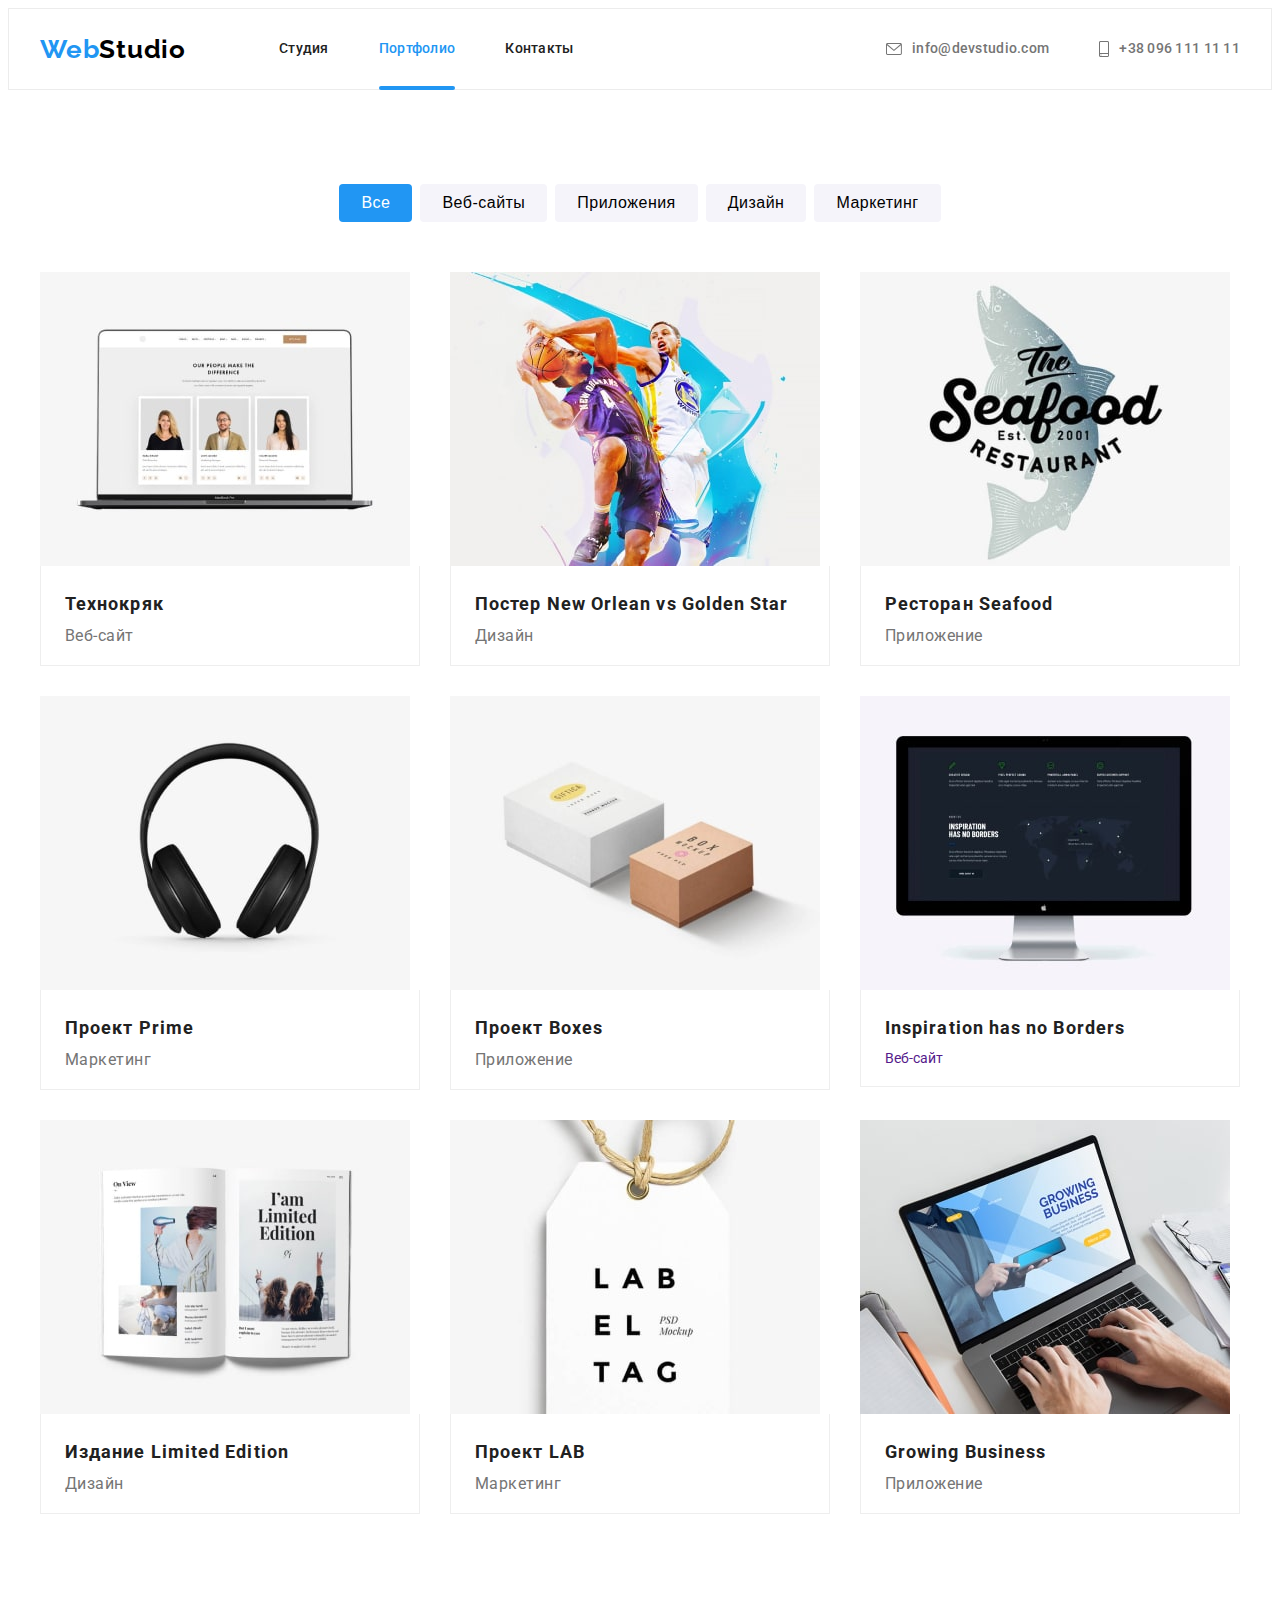
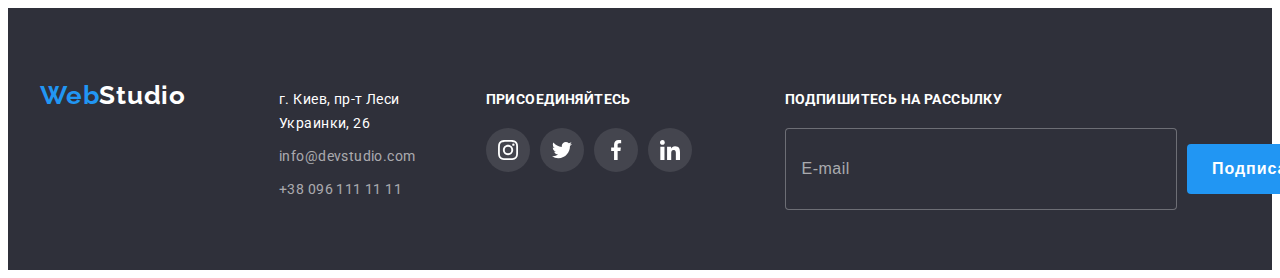
==== portfolio.html @ 172d8dff "Initial commit" ====
<!DOCTYPE html>
<html lang="ru">
  <head>
    <meta charset="utf-8" />
    <meta http-equiv="X-UA-Compatible" content="IE=edge" />
    <title>Студия</title>
    <meta name="viewport" content="width=device-width, initial-scale=1" />
    <link
      href="https://fonts.googleapis.com/css2?family=Raleway:wght@700&family=Roboto:wght@400;500;700;900&display=swap"
      rel="stylesheet"
    />
    <link
      rel="stylesheet"
      href="https://cdnjs.cloudflare.com/ajax/libs/modern-normalize/1.1.0/modern-normalize.min.css"
      integrity="sha512-wpPYUAdjBVSE4KJnH1VR1HeZfpl1ub8YT/NKx4PuQ5NmX2tKuGu6U/JRp5y+Y8XG2tV+wKQpNHVUX03MfMFn9Q=="
      crossorigin="anonymous"
      referrerpolicy="no-referrer"
    />
    <!-- <link rel="stylesheet" href="./css/styles.css" /> -->
    <link rel="stylesheet" href="./css/main.min.css" />
    <link rel="preconnect" href="https://fonts.gstatic.com" crossorigin />
  </head>
  <body>
    <!---------------HEADER SECTION---------------->
    <header class="header">
      <div class="container">
        <a href="./index.html" lang="en" class="logo"
          ><span class="logo__accent-blue">Web</span
          ><span class="logo__accent-black">Studio</span></a
        >
        <nav class="navigation">
          <ul class="navigation__list list">
            <li class="navigation__item">
              <a class="navigation__link link" href="./index.html">Студия</a>
            </li>
            <li class="navigation__item">
              <a class="navigation__link link navigation__link--current" href="./portfolio.html"
                >Портфолио</a
              >
            </li>
            <li class="navigation__item">
              <a class="navigation__link navigation__link link" href="">Контакты</a>
            </li>
          </ul>
        </nav>
        <ul class="contacts list">
          <li class="contacts__item">
            <a class="contacts__link link" href="mailto:info@devstudio.com">
              <svg class="contacts__icon" width="16" height="12">
                <use href="./images/icons.svg#icon-envelope"></use></svg
              >info@devstudio.com</a
            >
          </li>
          <li class="contacts__item">
            <a class="contacts__link link" href="tel:+380961111111">
              <svg class="contacts__icon" width="10" height="16">
                <use href="./images/icons.svg#icon-smartphone"></use></svg
              >+38 096 111 11 11</a
            >
          </li>
        </ul>
      </div>
    </header>
    <main>
      <!---------------PORTFOLIO SECTION---------------->
      <section class="portfolio section">
        <div class="container">
          <h1 hidden>Кнопки</h1>
          <ul class="filter-list list">
            <li class="filter-item">
              <button class="filter-button filter-button-current" type="button">Все</button>
            </li>
            <li class="filter-item">
              <button class="filter-button" type="button">Веб-сайты</button>
            </li>
            <li class="filter-item">
              <button class="filter-button" type="button">Приложения</button>
            </li>
            <li class="filter-item">
              <button class="filter-button" type="button">Дизайн</button>
            </li>
            <li class="filter-item">
              <button class="filter-button" type="button">Маркетинг</button>
            </li>
          </ul>
          <ul class="portfolio-list list">
            <li class="portfolio-item">
              <a class="portfolio-link link" href="">
                <div class="portfolio-wrap">
                  <img src="./images/portfolio-1.jpg" alt="Наши работы фото 1" width="370" />
                  <p class="portfolio-description">
                    Ресурс предлагает комплексные предложения с разныcм уровнем функционала и
                    сервисов. Все это позволит посетителю получить исчерпывающие сведения о компании
                    или частном лице.
                  </p>
                </div>
                <div class="portfolio-text-wrapper">
                  <h2 class="portfolio-title">Технокряк</h2>
                  <p class="portfolio-text">Веб-сайт</p>
                </div>
              </a>
            </li>
            <li class="portfolio-item">
              <a class="portfolio-link link" href="">
                <div class="portfolio-wrap">
                  <img src="./images/portfolio-2.jpg" alt="Наши работы фото 2" width="370" />
                  <p class="portfolio-description">
                    Lorem ipsum dolor sit amet consectetur adipisicing elit. Officiis id soluta
                    eligendi sequi quibusdam repellat nesciunt error odit. Magni quia harum error
                    est reiciendis sed quod explicabo architecto soluta quas.
                  </p>
                </div>
                <div class="portfolio-text-wrapper">
                  <h2 class="portfolio-title">Постер New Orlean vs Golden Star</h2>
                  <p class="portfolio-text">Дизайн</p>
                </div></a
              >
            </li>
            <li class="portfolio-item">
              <a class="portfolio-link link" href="">
                <div class="portfolio-wrap">
                  <img src="./images/portfolio-3.jpg" alt="Наши работы фото 3" width="370" />
                  <p class="portfolio-description">
                    Lorem ipsum dolor sit amet consectetur adipisicing elit. Officiis id soluta
                    eligendi sequi quibusdam repellat nesciunt error odit. Magni quia harum error
                    est reiciendis sed quod explicabo architecto soluta quas.
                  </p>
                </div>
                <div class="portfolio-text-wrapper">
                  <h2 class="portfolio-title">Ресторан Seafood</h2>
                  <p class="portfolio-text">Приложение</p>
                </div></a
              >
            </li>
            <li class="portfolio-item">
              <a class="portfolio-link link" href="">
                <div class="portfolio-wrap">
                  <img src="./images/portfolio-4.jpg" alt="Наши работы фото 4" width="370" />
                  <p class="portfolio-description">
                    Lorem ipsum dolor sit amet consectetur adipisicing elit. Officiis id soluta
                    eligendi sequi quibusdam repellat nesciunt error odit. Magni quia harum error
                    est reiciendis sed quod explicabo architecto soluta quas.
                  </p>
                </div>
                <div class="portfolio-text-wrapper">
                  <h2 class="portfolio-title">Проект Prime</h2>
                  <p class="portfolio-text">Маркетинг</p>
                </div></a
              >
            </li>
            <li class="portfolio-item">
              <a class="portfolio-link link" href="">
                <div class="portfolio-wrap">
                  <img src="./images/portfolio-5.jpg" alt="Наши работы фото 5" width="370" />
                  <p class="portfolio-description">
                    Lorem ipsum dolor sit amet consectetur adipisicing elit. Officiis id soluta
                    eligendi sequi quibusdam repellat nesciunt error odit. Magni quia harum error
                    est reiciendis sed quod explicabo architecto soluta quas.
                  </p>
                </div>
                <div class="portfolio-text-wrapper">
                  <h2 class="portfolio-title">Проект Boxes</h2>
                  <p class="portfolio-text">Приложение</p>
                </div></a
              >
            </li>
            <li class="portfolio-item">
              <a class="portfolio-link link" href="">
                <div class="portfolio-wrap">
                  <img src="./images/portfolio-6.jpg" alt="Наши работы фото 6" width="370" />
                  <p class="portfolio-description">
                    Lorem ipsum dolor sit amet consectetur adipisicing elit. Officiis id soluta
                    eligendi sequi quibusdam repellat nesciunt error odit. Magni quia harum error
                    est reiciendis sed quod explicabo architecto soluta quas.
                  </p>
                </div>
                <div class="portfolio-text-wrapper">
                  <h2 class="portfolio-title" lang="en">Inspiration has no Borders</h2>
                  <p class="herportfolioo-text">Веб-сайт</p>
                </div></a
              >
            </li>
            <li class="portfolio-item">
              <a class="portfolio-link link" href="">
                <div class="portfolio-wrap">
                  <img src="./images/portfolio-7.jpg" alt="Наши работы фото 7" width="370" />
                  <p class="portfolio-description">
                    Lorem ipsum dolor sit amet consectetur adipisicing elit. Officiis id soluta
                    eligendi sequi quibusdam repellat nesciunt error odit. Magni quia harum error
                    est reiciendis sed quod explicabo architecto soluta quas.
                  </p>
                </div>
                <div class="portfolio-text-wrapper">
                  <h2 class="portfolio-title">Издание Limited Edition</h2>
                  <p class="portfolio-text">Дизайн</p>
                </div></a
              >
            </li>
            <li class="portfolio-item">
              <a class="portfolio-link link" href="">
                <div class="portfolio-wrap">
                  <img src="./images/portfolio-8.jpg" alt="Наши работы фото 8" width="370" />
                  <p class="portfolio-description">
                    Lorem ipsum dolor sit amet consectetur adipisicing elit. Officiis id soluta
                    eligendi sequi quibusdam repellat nesciunt error odit. Magni quia harum error
                    est reiciendis sed quod explicabo architecto soluta quas.
                  </p>
                </div>
                <div class="portfolio-text-wrapper">
                  <h2 class="portfolio-title">Проект LAB</h2>
                  <p class="portfolio-text">Маркетинг</p>
                </div></a
              >
            </li>
            <li class="portfolio-item">
              <a class="portfolio-link link" href="">
                <div class="portfolio-wrap">
                  <img src="./images/portfolio-9.jpg" alt="Наши работы фото 9" width="370" />
                  <p class="portfolio-description">
                    Lorem ipsum dolor sit amet consectetur adipisicing elit. Officiis id soluta
                    eligendi sequi quibusdam repellat nesciunt error odit. Magni quia harum error
                    est reiciendis sed quod explicabo architecto soluta quas.
                  </p>
                </div>
                <div class="portfolio-text-wrapper">
                  <h2 class="portfolio-title" lang="en">Growing Business</h2>
                  <p class="portfolio-text">Приложение</p>
                </div></a
              >
            </li>
          </ul>
        </div>
      </section>
    </main>
    <!---------------FOOTER SECTION---------------->
    <footer class="footer">
      <div class="footer__container container">
        <h2 class="footer__title hidden">Футер</h2>
        <a href="./index.html" lang="en" class="logo"
          ><span class="logo__accent-blue">Web</span
          ><span class="logo__accent-white">Studio</span></a
        >
        <address class="adress">
          <ul class="adress__list list">
            <li class="adress__item">
              <a
                href="https://goo.gl/maps/ZNNEmPpqHStPW1MP9"
                class="adress__link-map link"
                target="_blank"
                rel="noopener norefererrer"
              >
                г. Киев, пр-т Леси Украинки, 26
              </a>
            </li>
            <li class="adress__item">
              <a class="adress__link link" href="mailto:info@devstudio.com">info@devstudio.com</a>
            </li>
            <li class="adress__item">
              <a class="adress__link link" href="tel:+380961111111">+38 096 111 11 11</a>
            </li>
          </ul>
        </address>
        <div class="connect">
          <h3 class="connect__title">присоединяйтесь</h3>
          <ul class="connect__socials-list list">
            <li class="connect__socials-item">
              <a href="" class="connect__socials-link link">
                <svg class="connect__socials-icon" width="20px" height="20px">
                  <use href="./images/icons.svg#icon-instagram"></use>
                </svg>
              </a>
            </li>
            <li class="connect__socials-item">
              <a href="" class="connect__socials-link link"
                ><svg class="connect__socials-icon" width="20px" height="20px">
                  <use href="./images/icons.svg#icon-twitter"></use></svg
              ></a>
            </li>
            <li class="connect__socials-item">
              <a href="" class="connect__socials-link link"
                ><svg class="connect__socials-icon" width="20px" height="20px">
                  <use href="./images/icons.svg#icon-facebook"></use></svg
              ></a>
            </li>
            <li class="connect__socials-item">
              <a href="" class="connect__socials-link link"
                ><svg class="connect__socials-icon" width="20px" height="20px">
                  <use href="./images/icons.svg#icon-linkedin"></use></svg
              ></a>
            </li>
          </ul>
        </div>
        <div class="connect-form">
          <p class="connect-form__title">Подпишитесь на рассылку</p>
          <form class="connect-form__wrap">
            <div class="connect-form__field">
              <input
                type="text"
                class="connect-form__input"
                name="user-email"
                pattern="[a-z0-9._%+-]+@[a-z0-9.-]+\.[a-z]{2,4}$"
                title="example@mail.com"
                placeholder="E-mail"
              />
              <button type="submit" class="connect-form__btn">
                Подписаться
                <svg class="connect-form__icon" width="24px" height="24px">
                  <use href="./images/icons.svg#icon-send"></use>
                </svg>
              </button>
            </div>
          </form>
        </div>
      </div>
    </footer>
  </body>
</html>
---- css/styles.css ----
/*----------------header--------------------*/



/*----------------body--------------------*/








/*----------------footer--------------------*/



/*----------------portfolio--------------------*/





/*----------------backdrop--------------------*/
---- css/main.min.css ----
:root{--background-color: #ffffff;--alternative-background-color: #2f303a;--main-text-color: #212121;--second-text-color: #757575;--alternative-text-color: #ffffff;--active-btn-color: #2196f3;--main-font-weight: 700;--main-font-family: "Roboto", sans-serif;--second-font-family: "Raleway", sans-serif;--default-font-size: 14px;--default-padding: 94px;--default-transition-duration: 250ms;--default-transition-timing-function: cubic-bezier(0.4, 0, 0.2, 1)}.hidden{position:absolute;white-space:nowrap;width:1px;height:1px;overflow:hidden;border:0;padding:0;clip:rect(0 0 0 0);clip-path:inset(50%);margin:-1px}p,h1,h2,h3,h4,h5,h6{margin:0}ul,ol{margin:0;padding:0}button{cursor:pointer}img{display:block}body{font-family:var(--main-font-family);font-size:var(--default-font-size);background-color:var(--background-color);color:var(--master-text-color)}.list{list-style:none}.link{text-decoration:none}.section{padding-top:var(--default-padding);padding-bottom:var(--default-padding)}.head__button{height:50px;min-width:200px;font-family:inherit;color:var(--alternative-text-color);background-color:var(--active-btn-color);font-weight:var(--main-font-weight);font-size:16px;line-height:1.87;letter-spacing:.06em;box-shadow:0px 4px 4px rgba(0,0,0,.15);border-radius:4px;cursor:pointer;margin-top:30px;transition-duration:var(--default-transition-duration);transition-timing-function:var(--default-transition-timing-function)}.head__button:hover,.head__button:focus{background-color:#188ce8}.logo{font-family:var(--second-font-family);font-weight:var(--main-font-weight);font-size:26px;line-height:1.19;letter-spacing:.03em;text-decoration:none;margin-right:93px}.logo__accent-blue{color:var(--active-btn-color)}.logo__accent-black{color:#000}.logo__accent-white{color:#fff}.container{width:1200px;margin:0 auto;padding-left:15px;padding-right:15px}.backdrop{width:100%;height:100%;background-color:rgba(0,0,0,.5);position:fixed;top:0;transition:opacity var(--default-transition-duration) var(--default-transition-timing-function),visibility var(--default-transition-duration) var(--default-transition-timing-function)}.checkbox__text{font-size:var(--default-font-size);line-height:1.71;letter-spacing:.03em;color:var(--second-text-color);display:flex;align-items:center}.checkbox__text span{width:16px;height:15px;border-radius:2px;border:2px solid #000;margin-right:8px;display:flex;align-items:center;justify-content:center}.checkbox__terms-link{color:var(--active-btn-color);text-decoration-line:underline;margin-left:4px}.checkbox__icon{fill:rgba(0,0,0,0)}.checkbox__check:checked+.checkbox__text span{background:var(--active-btn-color);border:none}.checkbox__check:checked+.checkbox__text .checkbox__icon{fill:#fff}.checkbox{position:relative;display:flex;align-items:center;justify-content:space-evenly;margin-bottom:30px}.backdrop.is-hidden .modal{transform:translate(-50%, -50%) translateX(-150px);opacity:0}.modal__close-btn{background-color:var(--background-color);border:1px solid rgba(0,0,0,.1);border-radius:50%;width:30px;height:30px;position:absolute;top:8px;right:8px}.modal__close-icon{display:flex;width:100%;height:100%;align-items:center;justify-content:center;transition-duration:var(--default-transition-duration);transition-timing-function:var(--default-transition-timing-function)}.modal__close-icon:hover,.modal__close-icon:focus{fill:var(--active-btn-color)}.modal__input{width:100%;height:40px;border:1px solid rgba(33,33,33,.2);border-radius:4px;padding-left:42px;outline:none}.modal__input::placeholder{font-size:var(--default-font-size);line-height:1.14;letter-spacing:.01em;color:rgba(117,117,117,.5)}.modal__input:hover,.modal__input:focus,.modal__input:active{border-color:#2196f3}.modal__input-comment{padding-left:16px;padding-top:12px;height:120px;resize:none}.modal__field{margin-bottom:10px}.modal__icon{position:absolute;left:12px;top:50%;transform:translateY(-50%)}.modal__wrap{position:relative}.modal__wrap:hover .modal__icon,.modal__wrap:focus .modal__icon,.modal__wrap:active .modal__icon{fill:var(--active-btn-color)}.modal__label{font-size:12px;line-height:1.16;letter-spacing:.01em;color:var(--second-text-color);display:block;margin-bottom:4px}.modal__send-btn{display:flex;justify-content:center;align-items:center;margin:auto;height:50px;min-width:200px;font-weight:700;font-size:16px;line-height:1.88;letter-spacing:.06em;background-color:#188ce8;box-shadow:0px 4px 4px rgba(0,0,0,.15);border-radius:4px;border:none;text-align:center;color:var(--alternative-text-color);cursor:pointer;transition-duration:var(--default-transition-duration);transition-timing-function:var(--default-transition-timing-function)}.modal__send-btn:hover,.modal__send-btnfocus{background-color:var(--active-btn-color)}.filter-list{display:flex;justify-content:center;margin-bottom:50px}.filter-item:not(:last-child){margin-right:8px}.filter-button{background-color:#f5f4fa;font-weight:500;font-size:16px;line-height:1.62;text-align:center;letter-spacing:.03em;border-radius:4px;border:none;outline:none;cursor:pointer;padding:6px 22px;transition-duration:var(--default-transition-duration);transition-timing-function:var(--default-transition-timing-function)}.filter-button:hover,.filter-button:focus{color:var(--alternative-text-color);background-color:var(--active-btn-color);box-shadow:0px 3px 1px rgba(0,0,0,.1),0px 1px 2px rgba(0,0,0,.08),0px 2px 2px rgba(0,0,0,.12)}.filter-button-current{color:var(--alternative-text-color);background-color:var(--active-btn-color)}.connect{margin-left:70px}.connect__title,.connect-form__title{font-weight:var(--main-font-weight);font-size:14px;line-height:1.14;letter-spacing:.03em;text-transform:uppercase;color:var(--alternative-text-color);margin-bottom:20px}.connect__socials-item{width:44px;height:44px;margin-right:10px}.connect__socials-item:last-child{margin-right:0}.connect__socials-list{display:flex;justify-content:center}.connect__socials-link{width:100%;height:100%;display:flex;align-items:center;justify-content:center;border-radius:50%;background:rgba(255,255,255,.1);transition-duration:var(--default-transition-duration);transition-timing-function:var(--default-transition-timing-function)}.connect__socials-link:hover,.connect__socials-link:focus{background-color:var(--active-btn-color)}.connect__socials-link:hover .connect-socials-icon,.connect__socials-link:focus .connect-socials-icon{fill:var(--background-color)}.connect__socials-icon{fill:#fff;transition-duration:var(--default-transition-duration);transition-timing-function:var(--default-transition-timing-function)}.connect-form{margin-left:93px}.connect-form .connect-form__field{display:flex;flex-direction:row;align-items:center}.connect-form__input{background-color:#2f303a;color:var(--background-color);font-weight:400;font-size:16px;line-height:1.3;letter-spacing:.03em;width:358px;height:50px;padding:15px 16px;border:1px solid rgba(255,255,255,.3);border-radius:4px;transition-duration:var(--default-transition-duration);transition-timing-function:var(--default-transition-timing-function)}.connect-form__input::placeholder{font-weight:400;font-size:16px;line-height:1.3;letter-spacing:.03em;color:rgba(255,255,255,.6)}.connect-form__input:focus,.connect-form__input:hover{border-color:var(--active-btn-color);outline:none}.connect-form__input:focus-visible{border-color:var(--active-btn-color)}.connect-form__btn{display:flex;align-items:center;justify-content:center;border:1px solid rgba(0,0,0,0);text-align:center;padding:0;min-width:200px;height:50px;border-radius:4px;margin-left:10px;fill:#fff;color:var(--background-color);background-color:var(--active-btn-color);font-weight:700;font-size:16px;line-height:1.87;letter-spacing:.06em;cursor:pointer;transition-property:color,background-color;transition-duration:var(--default-transition-duration);transition-timing-function:var(--default-transition-timing-function)}.connect-form__btn:hover,.connect-form__btn:focus{box-shadow:0px 4px 4px rgba(0,0,0,.15);color:var(--active-btn-color);background-color:var(--background-color);border:1px solid rgba(0,0,0,0);fill:var(--active-btn-color)}.connect-form__btn:hover .connect-form-icon,.connect-form__btn:focus .connect-form-icon{fill:var(--active-btn-color)}.connect-form__icon{margin-left:10px}.header{border:1px solid #ececec}.navigation__list{display:flex;align-items:center}.header .container{display:flex;align-items:center}.navigation__link,.contacts__link{padding:32px 0;display:block;color:var(--main-text-color);font-weight:500;line-height:1.14;letter-spacing:.02em;transition-duration:var(--default-transition-duration);transition-timing-function:var(--default-transition-timing-function)}.navigation__link:hover,.navigation__link:focus,.contacts__link:hover,.contacts__link:focus{color:#2196f3}.navigation__item:not(:last-child){margin-right:50px}.navigation__link--current{color:var(--active-btn-color);position:relative}.navigation__link--current::after{content:"";display:block;position:absolute;width:100%;height:4px;background-color:var(--active-btn-color);border-radius:2px;left:0;bottom:-1px}.contacts{display:flex;margin-left:auto}.contacts__link{color:var(--second-text-color);align-items:center;display:flex;justify-content:center}.contacts__item:not(:last-child){margin-right:50px}.contacts__icon{display:inline-block;fill:currentColor;margin-right:10px;justify-content:center}.head{height:600px;max-width:1600px;text-align:center;padding-top:200px;padding-bottom:200px;background-color:rgba(47,48,58,.4);margin:0 auto;background-image:linear-gradient(rgba(47, 48, 58, 0.4), rgba(47, 48, 58, 0.4)),url(../images/hero-bg.jpg);background-repeat:no-repeat;background-position:center;background-size:cover}.head__title{color:var(--alternative-text-color);font-weight:900;font-size:44px;line-height:1.36;text-align:center;letter-spacing:.06em;text-transform:uppercase}.hero__list{display:flex;justify-content:space-between}.hero__title{font-weight:var(--main-font-weight);line-height:1.14;letter-spacing:.03em;text-transform:uppercase;margin-bottom:10px}.hero__text{line-height:1.71;letter-spacing:.03em;width:270px;min-height:75px}.hero__item+.hero__item{margin-left:30px}.hero__container{width:270px;height:120px;margin-bottom:30px}.hero__link{width:100%;height:100%;background:#f5f4fa;border-radius:4px;display:flex;align-items:center;justify-content:center}.photo{padding-top:0}.photo__list{display:flex;margin-top:50px;margin-left:-30px}.photo__item{flex-basis:calc(33.3333333333% - 30px);margin-left:30px;position:relative}.photo__text{position:absolute;bottom:0;width:100%;text-align:center;background:rgba(47,48,58,.8);padding:27px 0;color:var(--alternative-text-color);font-weight:700;font-size:14px;line-height:1.14;text-align:center;letter-spacing:.03em;text-transform:uppercase}.photo__title{font-weight:var(--main-font-weight);font-size:36px;line-height:1.16;text-align:center;letter-spacing:.03em}.team{background-color:#f5f4fa}.team__title{margin-bottom:50px;font-weight:var(--main-font-weight);font-size:36px;line-height:1.16;text-align:center;letter-spacing:.03em}.team__list{display:flex;margin-left:-30px}.workers{padding-top:30px;padding-bottom:30px}.team__item{background-color:var(--background-color);flex-basis:calc(25% - 30px);margin-left:30px;box-shadow:0px 1px 3px rgba(0,0,0,.12),0px 1px 1px rgba(0,0,0,.14),0px 2px 1px rgba(0,0,0,.2);border-radius:0px 0px 4px 4px}.workers__title{font-weight:500;font-size:16px;line-height:1.19;text-align:center;letter-spacing:.03em;margin-bottom:10px}.workers__text{color:var(--second-text-color);font-size:16px;line-height:1.19;text-align:center;letter-spacing:.03em;margin-bottom:16px}.workers__item{width:44px;height:44px;margin-right:10px}.workers__socials-list{display:flex;justify-content:center}.workers__socials-item:last-child{margin-right:0}.workers__socials-link{width:100%;height:100%;display:flex;align-items:center;justify-content:center;border-radius:50%;transition-duration:var(--default-transition-duration);transition-timing-function:var(--default-transition-timing-function)}.workers__socials-link:hover,.workers__socials-link:focus{background-color:var(--active-btn-color)}.workers__socials-link:hover .workers__socials-icon,.workers__socials-link:focus .workers__socials-icon{fill:var(--background-color)}.workers__socials-icon{fill:#afb1b8;transition-duration:var(--default-transition-duration);transition-timing-function:var(--default-transition-timing-function)}.clients__title{margin-top:94px;margin-bottom:50px;font-weight:var(--main-font-weight);font-size:36px;line-height:1.16;text-align:center;letter-spacing:.03em}.clients__list{display:flex;justify-content:center;margin-bottom:94px}.clients__item{width:170px;height:92px;margin-right:30px}.clients__item:last-child{margin-right:0}.clients__item-link{width:100%;height:100%;border:1px solid #afb1b8;border-radius:4px;display:flex;align-items:center;justify-content:center;transition-duration:var(--default-transition-duration);transition-timing-function:var(--default-transition-timing-function)}.clients__item-link:hover,.clients__item-link:focus{border:1px solid var(--active-btn-color)}.clients__item-link:hover .clients__logo,.clients__item-link:focus .clients__logo{fill:var(--active-btn-color)}.clients__logo{fill:#afb1b8;transition-duration:var(--default-transition-duration);transition-timing-function:var(--default-transition-timing-function)}.footer{background-color:var(--alternative-background-color);padding-top:60px;padding-bottom:60px}.footer__container{display:flex;align-items:baseline}.adress__list{color:var(--alternative-text-color);font-style:normal;line-height:1.71;letter-spacing:.03em;margin-top:20px}.adress__item:not(:last-child){margin-bottom:9px}.adress__link-map{color:inherit;transition-duration:var(--default-transition-duration);transition-timing-function:var(--default-transition-timing-function)}.adress__link-map:hover,.adress__link-map:focus{color:#2196f3}.adress__link{color:rgba(255,255,255,.6);transition-duration:var(--default-transition-duration);transition-timing-function:var(--default-transition-timing-function)}.adress__linkhover,.adress__link:focus{color:#2196f3}.modal{width:528px;min-height:581px;background-color:var(--background-color);border-radius:5px;position:absolute;top:50%;left:50%;transform:translate(-50%, -50%) translateX(0px);opacity:1;transition:transform var(--default-transition-duration) var(--default-transition-timing-function),opacity var(--default-transition-duration) var(--default-transition-timing-function);padding:40px}.is-hidden{visibility:hidden;opacity:0;pointer-events:0}.no-scroll{overflow:hidden}.modal__title{font-weight:var(--main-font-weight);font-size:20px;line-height:1.15;text-align:center;letter-spacing:.03em;color:var(--main-text-color);margin-bottom:12px}.portfolio-list{display:flex;margin:-15px;flex-wrap:wrap}.portfolio-item{flex-basis:calc(33.3333333333% - 30px);margin:15px}.portfolio-item:hover .portfolio-description{transform:translate(0)}.portfolio-item:hover{box-shadow:0px 1px 1px rgba(0,0,0,.12),0px 4px 4px rgba(0,0,0,.06),1px 4px 6px rgba(0,0,0,.16);transition-duration:var(--default-transition-duration);transition-timing-function:var(--default-transition-timing-function)}.portfolio-wrap{position:relative;overflow:hidden}.portfolio-description{position:absolute;top:0;padding:63px 24px;background:rgba(33,150,243,.9);font-size:18px;line-height:1.55;letter-spacing:.03em;color:var(--alternative-text-color);height:100%;transform:translateY(100%);transition:transform var(--default-transition-duration) linear;transition-timing-function:var(--default-transition-timing-function)}.portfolio-text-wrapper{padding:20px 24px;border:1px solid #eee;border-top:none}.portfolio-title{color:var(--main-text-color);font-weight:var(--main-font-weight);font-size:18px;line-height:2;letter-spacing:.06em;margin-bottom:4px}.portfolio-text{color:var(--second-text-color);font-size:16px;line-height:1.88x;letter-spacing:.03em}/*# sourceMappingURL=main.min.css.map */
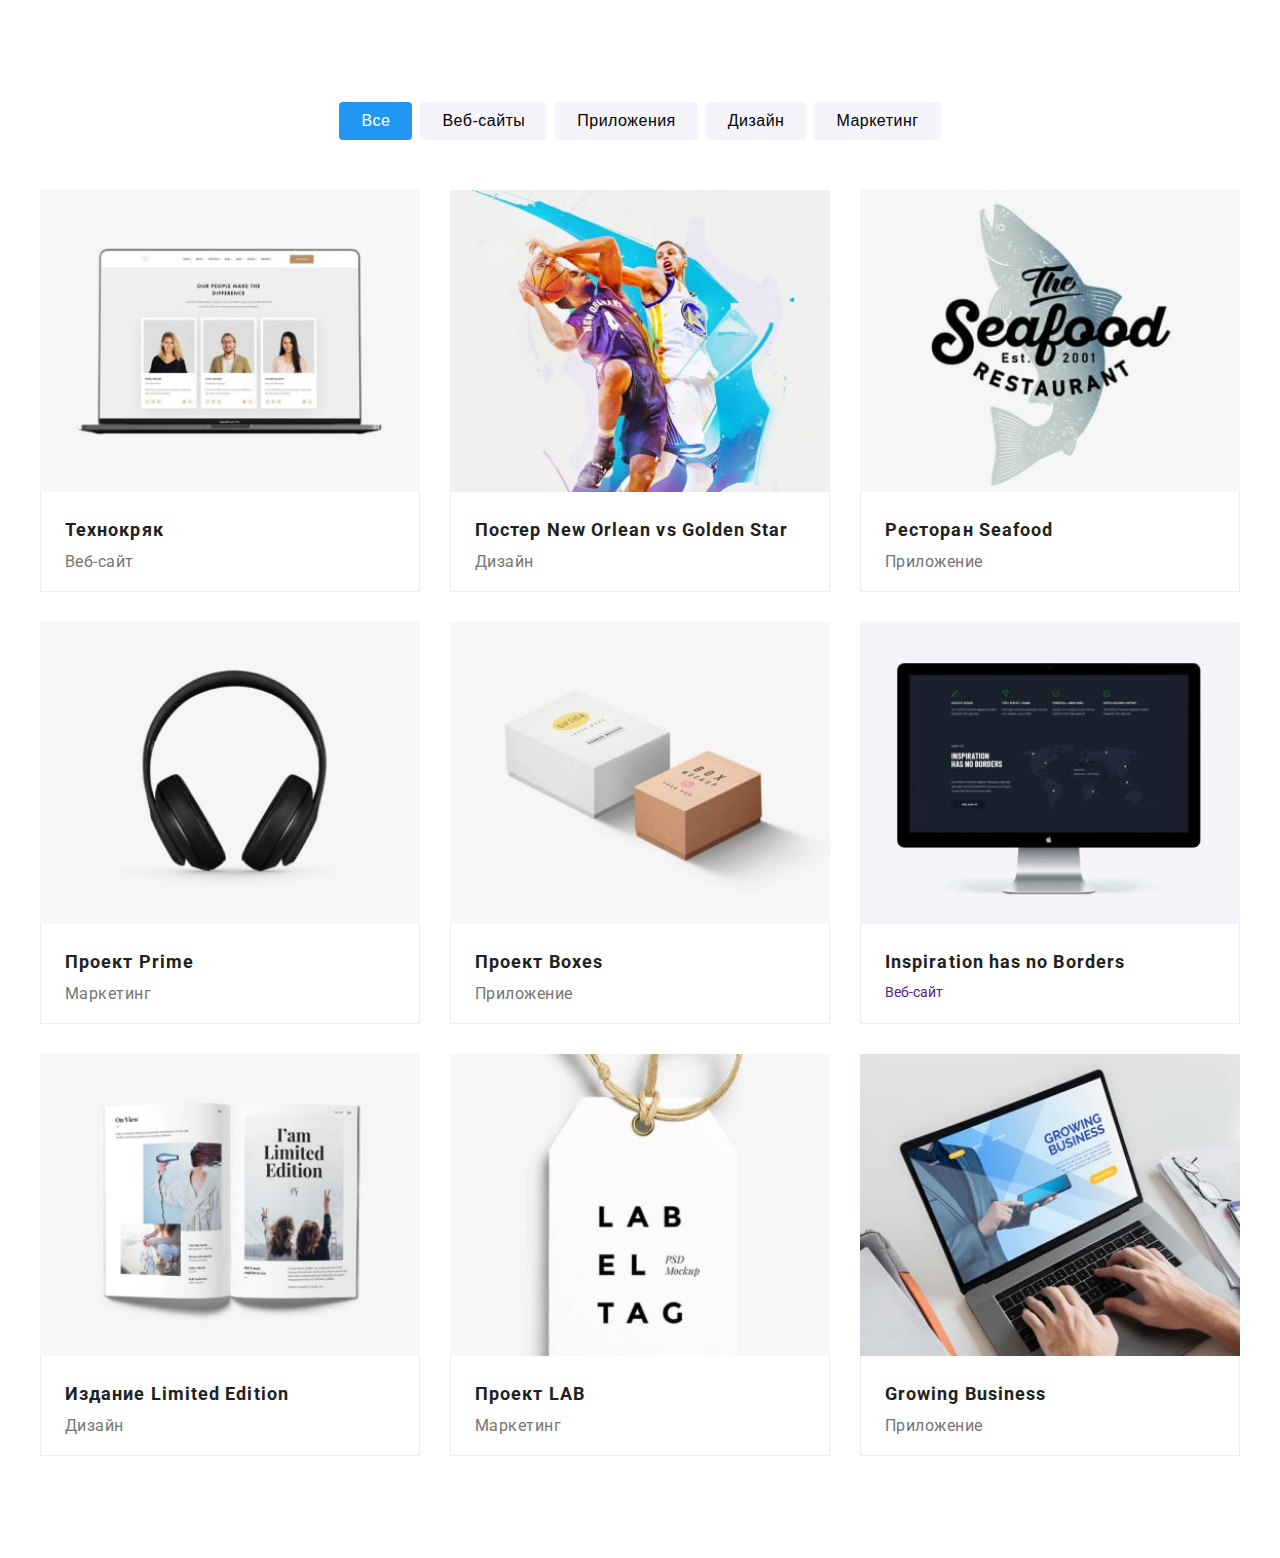
==== commit 83eba7f7: "header logo" ====
--- a/portfolio.html
+++ b/portfolio.html
@@ -16,13 +16,12 @@
       crossorigin="anonymous"
       referrerpolicy="no-referrer"
     />
-    <!-- <link rel="stylesheet" href="./css/styles.css" /> -->
     <link rel="stylesheet" href="./css/main.min.css" />
     <link rel="preconnect" href="https://fonts.gstatic.com" crossorigin />
   </head>
   <body>
     <!---------------HEADER SECTION---------------->
-    <header class="header">
+    <!-- <header class="header">
       <div class="container">
         <a href="./index.html" lang="en" class="logo"
           ><span class="logo__accent-blue">Web</span
@@ -60,7 +59,7 @@
           </li>
         </ul>
       </div>
-    </header>
+    </header> -->
     <main>
       <!---------------PORTFOLIO SECTION---------------->
       <section class="portfolio section">
@@ -83,7 +82,7 @@
               <button class="filter-button" type="button">Маркетинг</button>
             </li>
           </ul>
-          <ul class="portfolio-list list">
+          <ul class="portfolio-list list list-flex">
             <li class="portfolio-item">
               <a class="portfolio-link link" href="">
                 <div class="portfolio-wrap">
@@ -233,7 +232,7 @@
       </section>
     </main>
     <!---------------FOOTER SECTION---------------->
-    <footer class="footer">
+    <!-- <footer class="footer">
       <div class="footer__container container">
         <h2 class="footer__title hidden">Футер</h2>
         <a href="./index.html" lang="en" class="logo"
@@ -312,6 +311,6 @@
           </form>
         </div>
       </div>
-    </footer>
+    </footer> -->
   </body>
 </html>
--- a/css/main.min.css
+++ b/css/main.min.css
@@ -1 +1 @@
-:root{--background-color: #ffffff;--alternative-background-color: #2f303a;--main-text-color: #212121;--second-text-color: #757575;--alternative-text-color: #ffffff;--active-btn-color: #2196f3;--main-font-weight: 700;--main-font-family: "Roboto", sans-serif;--second-font-family: "Raleway", sans-serif;--default-font-size: 14px;--default-padding: 94px;--default-transition-duration: 250ms;--default-transition-timing-function: cubic-bezier(0.4, 0, 0.2, 1)}.hidden{position:absolute;white-space:nowrap;width:1px;height:1px;overflow:hidden;border:0;padding:0;clip:rect(0 0 0 0);clip-path:inset(50%);margin:-1px}p,h1,h2,h3,h4,h5,h6{margin:0}ul,ol{margin:0;padding:0}button{cursor:pointer}img{display:block}body{font-family:var(--main-font-family);font-size:var(--default-font-size);background-color:var(--background-color);color:var(--master-text-color)}.list{list-style:none}.link{text-decoration:none}.section{padding-top:var(--default-padding);padding-bottom:var(--default-padding)}.head__button{height:50px;min-width:200px;font-family:inherit;color:var(--alternative-text-color);background-color:var(--active-btn-color);font-weight:var(--main-font-weight);font-size:16px;line-height:1.87;letter-spacing:.06em;box-shadow:0px 4px 4px rgba(0,0,0,.15);border-radius:4px;cursor:pointer;margin-top:30px;transition-duration:var(--default-transition-duration);transition-timing-function:var(--default-transition-timing-function)}.head__button:hover,.head__button:focus{background-color:#188ce8}.logo{font-family:var(--second-font-family);font-weight:var(--main-font-weight);font-size:26px;line-height:1.19;letter-spacing:.03em;text-decoration:none;margin-right:93px}.logo__accent-blue{color:var(--active-btn-color)}.logo__accent-black{color:#000}.logo__accent-white{color:#fff}.container{width:1200px;margin:0 auto;padding-left:15px;padding-right:15px}.backdrop{width:100%;height:100%;background-color:rgba(0,0,0,.5);position:fixed;top:0;transition:opacity var(--default-transition-duration) var(--default-transition-timing-function),visibility var(--default-transition-duration) var(--default-transition-timing-function)}.checkbox__text{font-size:var(--default-font-size);line-height:1.71;letter-spacing:.03em;color:var(--second-text-color);display:flex;align-items:center}.checkbox__text span{width:16px;height:15px;border-radius:2px;border:2px solid #000;margin-right:8px;display:flex;align-items:center;justify-content:center}.checkbox__terms-link{color:var(--active-btn-color);text-decoration-line:underline;margin-left:4px}.checkbox__icon{fill:rgba(0,0,0,0)}.checkbox__check:checked+.checkbox__text span{background:var(--active-btn-color);border:none}.checkbox__check:checked+.checkbox__text .checkbox__icon{fill:#fff}.checkbox{position:relative;display:flex;align-items:center;justify-content:space-evenly;margin-bottom:30px}.backdrop.is-hidden .modal{transform:translate(-50%, -50%) translateX(-150px);opacity:0}.modal__close-btn{background-color:var(--background-color);border:1px solid rgba(0,0,0,.1);border-radius:50%;width:30px;height:30px;position:absolute;top:8px;right:8px}.modal__close-icon{display:flex;width:100%;height:100%;align-items:center;justify-content:center;transition-duration:var(--default-transition-duration);transition-timing-function:var(--default-transition-timing-function)}.modal__close-icon:hover,.modal__close-icon:focus{fill:var(--active-btn-color)}.modal__input{width:100%;height:40px;border:1px solid rgba(33,33,33,.2);border-radius:4px;padding-left:42px;outline:none}.modal__input::placeholder{font-size:var(--default-font-size);line-height:1.14;letter-spacing:.01em;color:rgba(117,117,117,.5)}.modal__input:hover,.modal__input:focus,.modal__input:active{border-color:#2196f3}.modal__input-comment{padding-left:16px;padding-top:12px;height:120px;resize:none}.modal__field{margin-bottom:10px}.modal__icon{position:absolute;left:12px;top:50%;transform:translateY(-50%)}.modal__wrap{position:relative}.modal__wrap:hover .modal__icon,.modal__wrap:focus .modal__icon,.modal__wrap:active .modal__icon{fill:var(--active-btn-color)}.modal__label{font-size:12px;line-height:1.16;letter-spacing:.01em;color:var(--second-text-color);display:block;margin-bottom:4px}.modal__send-btn{display:flex;justify-content:center;align-items:center;margin:auto;height:50px;min-width:200px;font-weight:700;font-size:16px;line-height:1.88;letter-spacing:.06em;background-color:#188ce8;box-shadow:0px 4px 4px rgba(0,0,0,.15);border-radius:4px;border:none;text-align:center;color:var(--alternative-text-color);cursor:pointer;transition-duration:var(--default-transition-duration);transition-timing-function:var(--default-transition-timing-function)}.modal__send-btn:hover,.modal__send-btnfocus{background-color:var(--active-btn-color)}.filter-list{display:flex;justify-content:center;margin-bottom:50px}.filter-item:not(:last-child){margin-right:8px}.filter-button{background-color:#f5f4fa;font-weight:500;font-size:16px;line-height:1.62;text-align:center;letter-spacing:.03em;border-radius:4px;border:none;outline:none;cursor:pointer;padding:6px 22px;transition-duration:var(--default-transition-duration);transition-timing-function:var(--default-transition-timing-function)}.filter-button:hover,.filter-button:focus{color:var(--alternative-text-color);background-color:var(--active-btn-color);box-shadow:0px 3px 1px rgba(0,0,0,.1),0px 1px 2px rgba(0,0,0,.08),0px 2px 2px rgba(0,0,0,.12)}.filter-button-current{color:var(--alternative-text-color);background-color:var(--active-btn-color)}.connect{margin-left:70px}.connect__title,.connect-form__title{font-weight:var(--main-font-weight);font-size:14px;line-height:1.14;letter-spacing:.03em;text-transform:uppercase;color:var(--alternative-text-color);margin-bottom:20px}.connect__socials-item{width:44px;height:44px;margin-right:10px}.connect__socials-item:last-child{margin-right:0}.connect__socials-list{display:flex;justify-content:center}.connect__socials-link{width:100%;height:100%;display:flex;align-items:center;justify-content:center;border-radius:50%;background:rgba(255,255,255,.1);transition-duration:var(--default-transition-duration);transition-timing-function:var(--default-transition-timing-function)}.connect__socials-link:hover,.connect__socials-link:focus{background-color:var(--active-btn-color)}.connect__socials-link:hover .connect-socials-icon,.connect__socials-link:focus .connect-socials-icon{fill:var(--background-color)}.connect__socials-icon{fill:#fff;transition-duration:var(--default-transition-duration);transition-timing-function:var(--default-transition-timing-function)}.connect-form{margin-left:93px}.connect-form .connect-form__field{display:flex;flex-direction:row;align-items:center}.connect-form__input{background-color:#2f303a;color:var(--background-color);font-weight:400;font-size:16px;line-height:1.3;letter-spacing:.03em;width:358px;height:50px;padding:15px 16px;border:1px solid rgba(255,255,255,.3);border-radius:4px;transition-duration:var(--default-transition-duration);transition-timing-function:var(--default-transition-timing-function)}.connect-form__input::placeholder{font-weight:400;font-size:16px;line-height:1.3;letter-spacing:.03em;color:rgba(255,255,255,.6)}.connect-form__input:focus,.connect-form__input:hover{border-color:var(--active-btn-color);outline:none}.connect-form__input:focus-visible{border-color:var(--active-btn-color)}.connect-form__btn{display:flex;align-items:center;justify-content:center;border:1px solid rgba(0,0,0,0);text-align:center;padding:0;min-width:200px;height:50px;border-radius:4px;margin-left:10px;fill:#fff;color:var(--background-color);background-color:var(--active-btn-color);font-weight:700;font-size:16px;line-height:1.87;letter-spacing:.06em;cursor:pointer;transition-property:color,background-color;transition-duration:var(--default-transition-duration);transition-timing-function:var(--default-transition-timing-function)}.connect-form__btn:hover,.connect-form__btn:focus{box-shadow:0px 4px 4px rgba(0,0,0,.15);color:var(--active-btn-color);background-color:var(--background-color);border:1px solid rgba(0,0,0,0);fill:var(--active-btn-color)}.connect-form__btn:hover .connect-form-icon,.connect-form__btn:focus .connect-form-icon{fill:var(--active-btn-color)}.connect-form__icon{margin-left:10px}.header{border:1px solid #ececec}.navigation__list{display:flex;align-items:center}.header .container{display:flex;align-items:center}.navigation__link,.contacts__link{padding:32px 0;display:block;color:var(--main-text-color);font-weight:500;line-height:1.14;letter-spacing:.02em;transition-duration:var(--default-transition-duration);transition-timing-function:var(--default-transition-timing-function)}.navigation__link:hover,.navigation__link:focus,.contacts__link:hover,.contacts__link:focus{color:#2196f3}.navigation__item:not(:last-child){margin-right:50px}.navigation__link--current{color:var(--active-btn-color);position:relative}.navigation__link--current::after{content:"";display:block;position:absolute;width:100%;height:4px;background-color:var(--active-btn-color);border-radius:2px;left:0;bottom:-1px}.contacts{display:flex;margin-left:auto}.contacts__link{color:var(--second-text-color);align-items:center;display:flex;justify-content:center}.contacts__item:not(:last-child){margin-right:50px}.contacts__icon{display:inline-block;fill:currentColor;margin-right:10px;justify-content:center}.head{height:600px;max-width:1600px;text-align:center;padding-top:200px;padding-bottom:200px;background-color:rgba(47,48,58,.4);margin:0 auto;background-image:linear-gradient(rgba(47, 48, 58, 0.4), rgba(47, 48, 58, 0.4)),url(../images/hero-bg.jpg);background-repeat:no-repeat;background-position:center;background-size:cover}.head__title{color:var(--alternative-text-color);font-weight:900;font-size:44px;line-height:1.36;text-align:center;letter-spacing:.06em;text-transform:uppercase}.hero__list{display:flex;justify-content:space-between}.hero__title{font-weight:var(--main-font-weight);line-height:1.14;letter-spacing:.03em;text-transform:uppercase;margin-bottom:10px}.hero__text{line-height:1.71;letter-spacing:.03em;width:270px;min-height:75px}.hero__item+.hero__item{margin-left:30px}.hero__container{width:270px;height:120px;margin-bottom:30px}.hero__link{width:100%;height:100%;background:#f5f4fa;border-radius:4px;display:flex;align-items:center;justify-content:center}.photo{padding-top:0}.photo__list{display:flex;margin-top:50px;margin-left:-30px}.photo__item{flex-basis:calc(33.3333333333% - 30px);margin-left:30px;position:relative}.photo__text{position:absolute;bottom:0;width:100%;text-align:center;background:rgba(47,48,58,.8);padding:27px 0;color:var(--alternative-text-color);font-weight:700;font-size:14px;line-height:1.14;text-align:center;letter-spacing:.03em;text-transform:uppercase}.photo__title{font-weight:var(--main-font-weight);font-size:36px;line-height:1.16;text-align:center;letter-spacing:.03em}.team{background-color:#f5f4fa}.team__title{margin-bottom:50px;font-weight:var(--main-font-weight);font-size:36px;line-height:1.16;text-align:center;letter-spacing:.03em}.team__list{display:flex;margin-left:-30px}.workers{padding-top:30px;padding-bottom:30px}.team__item{background-color:var(--background-color);flex-basis:calc(25% - 30px);margin-left:30px;box-shadow:0px 1px 3px rgba(0,0,0,.12),0px 1px 1px rgba(0,0,0,.14),0px 2px 1px rgba(0,0,0,.2);border-radius:0px 0px 4px 4px}.workers__title{font-weight:500;font-size:16px;line-height:1.19;text-align:center;letter-spacing:.03em;margin-bottom:10px}.workers__text{color:var(--second-text-color);font-size:16px;line-height:1.19;text-align:center;letter-spacing:.03em;margin-bottom:16px}.workers__item{width:44px;height:44px;margin-right:10px}.workers__socials-list{display:flex;justify-content:center}.workers__socials-item:last-child{margin-right:0}.workers__socials-link{width:100%;height:100%;display:flex;align-items:center;justify-content:center;border-radius:50%;transition-duration:var(--default-transition-duration);transition-timing-function:var(--default-transition-timing-function)}.workers__socials-link:hover,.workers__socials-link:focus{background-color:var(--active-btn-color)}.workers__socials-link:hover .workers__socials-icon,.workers__socials-link:focus .workers__socials-icon{fill:var(--background-color)}.workers__socials-icon{fill:#afb1b8;transition-duration:var(--default-transition-duration);transition-timing-function:var(--default-transition-timing-function)}.clients__title{margin-top:94px;margin-bottom:50px;font-weight:var(--main-font-weight);font-size:36px;line-height:1.16;text-align:center;letter-spacing:.03em}.clients__list{display:flex;justify-content:center;margin-bottom:94px}.clients__item{width:170px;height:92px;margin-right:30px}.clients__item:last-child{margin-right:0}.clients__item-link{width:100%;height:100%;border:1px solid #afb1b8;border-radius:4px;display:flex;align-items:center;justify-content:center;transition-duration:var(--default-transition-duration);transition-timing-function:var(--default-transition-timing-function)}.clients__item-link:hover,.clients__item-link:focus{border:1px solid var(--active-btn-color)}.clients__item-link:hover .clients__logo,.clients__item-link:focus .clients__logo{fill:var(--active-btn-color)}.clients__logo{fill:#afb1b8;transition-duration:var(--default-transition-duration);transition-timing-function:var(--default-transition-timing-function)}.footer{background-color:var(--alternative-background-color);padding-top:60px;padding-bottom:60px}.footer__container{display:flex;align-items:baseline}.adress__list{color:var(--alternative-text-color);font-style:normal;line-height:1.71;letter-spacing:.03em;margin-top:20px}.adress__item:not(:last-child){margin-bottom:9px}.adress__link-map{color:inherit;transition-duration:var(--default-transition-duration);transition-timing-function:var(--default-transition-timing-function)}.adress__link-map:hover,.adress__link-map:focus{color:#2196f3}.adress__link{color:rgba(255,255,255,.6);transition-duration:var(--default-transition-duration);transition-timing-function:var(--default-transition-timing-function)}.adress__linkhover,.adress__link:focus{color:#2196f3}.modal{width:528px;min-height:581px;background-color:var(--background-color);border-radius:5px;position:absolute;top:50%;left:50%;transform:translate(-50%, -50%) translateX(0px);opacity:1;transition:transform var(--default-transition-duration) var(--default-transition-timing-function),opacity var(--default-transition-duration) var(--default-transition-timing-function);padding:40px}.is-hidden{visibility:hidden;opacity:0;pointer-events:0}.no-scroll{overflow:hidden}.modal__title{font-weight:var(--main-font-weight);font-size:20px;line-height:1.15;text-align:center;letter-spacing:.03em;color:var(--main-text-color);margin-bottom:12px}.portfolio-list{display:flex;margin:-15px;flex-wrap:wrap}.portfolio-item{flex-basis:calc(33.3333333333% - 30px);margin:15px}.portfolio-item:hover .portfolio-description{transform:translate(0)}.portfolio-item:hover{box-shadow:0px 1px 1px rgba(0,0,0,.12),0px 4px 4px rgba(0,0,0,.06),1px 4px 6px rgba(0,0,0,.16);transition-duration:var(--default-transition-duration);transition-timing-function:var(--default-transition-timing-function)}.portfolio-wrap{position:relative;overflow:hidden}.portfolio-description{position:absolute;top:0;padding:63px 24px;background:rgba(33,150,243,.9);font-size:18px;line-height:1.55;letter-spacing:.03em;color:var(--alternative-text-color);height:100%;transform:translateY(100%);transition:transform var(--default-transition-duration) linear;transition-timing-function:var(--default-transition-timing-function)}.portfolio-text-wrapper{padding:20px 24px;border:1px solid #eee;border-top:none}.portfolio-title{color:var(--main-text-color);font-weight:var(--main-font-weight);font-size:18px;line-height:2;letter-spacing:.06em;margin-bottom:4px}.portfolio-text{color:var(--second-text-color);font-size:16px;line-height:1.88x;letter-spacing:.03em}/*# sourceMappingURL=main.min.css.map */+:root{--background-color: #ffffff;--alternative-background-color: #2f303a;--main-text-color: #212121;--second-text-color: #757575;--alternative-text-color: #ffffff;--active-btn-color: #2196f3;--main-font-weight: 700;--main-font-family: "Roboto", sans-serif;--second-font-family: "Raleway", sans-serif;--default-font-size: 14px;--default-padding: 94px;--default-transition-duration: 250ms;--default-transition-timing-function: cubic-bezier(0.4, 0, 0.2, 1)}.hidden{position:absolute;white-space:nowrap;width:1px;height:1px;overflow:hidden;border:0;padding:0;clip:rect(0 0 0 0);clip-path:inset(50%);margin:-1px}p,h1,h2,h3,h4,h5,h6{margin:0}ul,ol{margin:0;padding:0}button{cursor:pointer}img{display:block;max-width:100%;height:auto;width:100%}body{font-family:var(--main-font-family);font-size:var(--default-font-size);background-color:var(--background-color);color:var(--master-text-color)}.list{list-style:none}.link{text-decoration:none}.section{padding-top:60px;padding-bottom:60px}@media screen and (min-width: 1200px){.section{padding-top:94px;padding-bottom:94px}}.margin-title{margin-bottom:30px}@media screen and (min-width: 1200px){.margin-title{margin-bottom:50px}}.list-flex{display:flex;flex-wrap:wrap;gap:30px}.head__button{height:50px;min-width:200px;font-family:inherit;color:var(--alternative-text-color);background-color:var(--active-btn-color);font-weight:var(--main-font-weight);font-size:16px;line-height:1.87;letter-spacing:.06em;box-shadow:0px 4px 4px rgba(0,0,0,.15);border-radius:4px;cursor:pointer;margin-top:30px;transition-duration:var(--default-transition-duration);transition-timing-function:var(--default-transition-timing-function)}.head__button:hover,.head__button:focus{background-color:#188ce8}.logo{font-family:var(--second-font-family);font-weight:var(--main-font-weight);font-size:24px;line-height:1.17;letter-spacing:.03em;text-decoration:none}@media screen and (min-width: 1200px){.logo{font-size:26px;line-height:1.19}}.logo__accent-blue{color:var(--active-btn-color)}.logo__accent-black{color:#000}.logo__accent-white{color:#fff}.container{width:100%;margin:0 auto;padding-left:15px;padding-right:15px}@media screen and (min-width: 480px){.container{width:480px}}@media screen and (min-width: 768px){.container{width:768px}}@media screen and (min-width: 1200px){.container{width:1200px}}.backdrop{width:100%;height:100%;background-color:rgba(0,0,0,.5);position:fixed;top:0;transition:opacity var(--default-transition-duration) var(--default-transition-timing-function),visibility var(--default-transition-duration) var(--default-transition-timing-function)}.checkbox__text{font-size:var(--default-font-size);line-height:1.71;letter-spacing:.03em;color:var(--second-text-color);display:flex;align-items:center}.checkbox__text span{width:16px;height:15px;border-radius:2px;border:2px solid #000;margin-right:8px;display:flex;align-items:center;justify-content:center}.checkbox__terms-link{color:var(--active-btn-color);text-decoration-line:underline;margin-left:4px}.checkbox__icon{fill:rgba(0,0,0,0)}.checkbox__check:checked+.checkbox__text span{background:var(--active-btn-color);border:none}.checkbox__check:checked+.checkbox__text .checkbox__icon{fill:#fff}.checkbox{position:relative;display:flex;align-items:center;justify-content:space-evenly;margin-bottom:30px}.backdrop.is-hidden .modal{transform:translate(-50%, -50%) translateX(-150px);opacity:0}.modal__close-btn{background-color:var(--background-color);border:1px solid rgba(0,0,0,.1);border-radius:50%;width:30px;height:30px;position:absolute;top:8px;right:8px}.modal__close-icon{display:flex;width:100%;height:100%;align-items:center;justify-content:center;transition-duration:var(--default-transition-duration);transition-timing-function:var(--default-transition-timing-function)}.modal__close-icon:hover,.modal__close-icon:focus{fill:var(--active-btn-color)}.modal__input{width:100%;height:40px;border:1px solid rgba(33,33,33,.2);border-radius:4px;padding-left:42px;outline:none}.modal__input::placeholder{font-size:var(--default-font-size);line-height:1.14;letter-spacing:.01em;color:rgba(117,117,117,.5)}.modal__input:hover,.modal__input:focus,.modal__input:active{border-color:#2196f3}.modal__input-comment{padding-left:16px;padding-top:12px;height:120px;resize:none}.modal__field{margin-bottom:10px}.modal__icon{position:absolute;left:12px;top:50%;transform:translateY(-50%)}.modal__wrap{position:relative}.modal__wrap:hover .modal__icon,.modal__wrap:focus .modal__icon,.modal__wrap:active .modal__icon{fill:var(--active-btn-color)}.modal__label{font-size:12px;line-height:1.16;letter-spacing:.01em;color:var(--second-text-color);display:block;margin-bottom:4px}.modal__send-btn{display:flex;justify-content:center;align-items:center;margin:auto;height:50px;min-width:200px;font-weight:700;font-size:16px;line-height:1.88;letter-spacing:.06em;background-color:#188ce8;box-shadow:0px 4px 4px rgba(0,0,0,.15);border-radius:4px;border:none;text-align:center;color:var(--alternative-text-color);cursor:pointer;transition-duration:var(--default-transition-duration);transition-timing-function:var(--default-transition-timing-function)}.modal__send-btn:hover,.modal__send-btnfocus{background-color:var(--active-btn-color)}.filter-list{display:flex;flex-wrap:wrap;margin-bottom:40px}@media screen and (min-width: 768px){.filter-list{justify-content:center;margin-bottom:30px}}@media screen and (min-width: 1200px){.filter-list{justify-content:center;margin-bottom:50px}}.filter-item:not(:last-child){margin-right:8px}.filter-button{margin-bottom:15px;background-color:#f5f4fa;font-weight:500;font-size:16px;line-height:1.62;text-align:center;letter-spacing:.03em;border-radius:4px;border:none;outline:none;cursor:pointer;padding:6px 22px;transition-duration:var(--default-transition-duration);transition-timing-function:var(--default-transition-timing-function)}@media screen and (min-width: 1200px){.filter-button{margin-bottom:0px}}.filter-button:hover,.filter-button:focus{color:var(--alternative-text-color);background-color:var(--active-btn-color);box-shadow:0px 3px 1px rgba(0,0,0,.1),0px 1px 2px rgba(0,0,0,.08),0px 2px 2px rgba(0,0,0,.12)}.filter-button-current{color:var(--alternative-text-color);background-color:var(--active-btn-color)}.connect{margin-left:70px}.connect__title,.connect-form__title{font-weight:var(--main-font-weight);font-size:14px;line-height:1.14;letter-spacing:.03em;text-transform:uppercase;color:var(--alternative-text-color);margin-bottom:20px}.connect__socials-item{width:44px;height:44px;margin-right:10px}.connect__socials-item:last-child{margin-right:0}.connect__socials-list{display:flex;justify-content:center}.connect__socials-link{width:100%;height:100%;display:flex;align-items:center;justify-content:center;border-radius:50%;background:rgba(255,255,255,.1);transition-duration:var(--default-transition-duration);transition-timing-function:var(--default-transition-timing-function)}.connect__socials-link:hover,.connect__socials-link:focus{background-color:var(--active-btn-color)}.connect__socials-link:hover .connect-socials-icon,.connect__socials-link:focus .connect-socials-icon{fill:var(--background-color)}.connect__socials-icon{fill:#fff;transition-duration:var(--default-transition-duration);transition-timing-function:var(--default-transition-timing-function)}.connect-form{margin-left:93px}.connect-form .connect-form__field{display:flex;flex-direction:row;align-items:center}.connect-form__input{background-color:#2f303a;color:var(--background-color);font-weight:400;font-size:16px;line-height:1.3;letter-spacing:.03em;width:358px;height:50px;padding:15px 16px;border:1px solid rgba(255,255,255,.3);border-radius:4px;transition-duration:var(--default-transition-duration);transition-timing-function:var(--default-transition-timing-function)}.connect-form__input::placeholder{font-weight:400;font-size:16px;line-height:1.3;letter-spacing:.03em;color:rgba(255,255,255,.6)}.connect-form__input:focus,.connect-form__input:hover{border-color:var(--active-btn-color);outline:none}.connect-form__input:focus-visible{border-color:var(--active-btn-color)}.connect-form__btn{display:flex;align-items:center;justify-content:center;border:1px solid rgba(0,0,0,0);text-align:center;padding:0;min-width:200px;height:50px;border-radius:4px;margin-left:10px;fill:#fff;color:var(--background-color);background-color:var(--active-btn-color);font-weight:700;font-size:16px;line-height:1.87;letter-spacing:.06em;cursor:pointer;transition-property:color,background-color;transition-duration:var(--default-transition-duration);transition-timing-function:var(--default-transition-timing-function)}.connect-form__btn:hover,.connect-form__btn:focus{box-shadow:0px 4px 4px rgba(0,0,0,.15);color:var(--active-btn-color);background-color:var(--background-color);border:1px solid rgba(0,0,0,0);fill:var(--active-btn-color)}.connect-form__btn:hover .connect-form-icon,.connect-form__btn:focus .connect-form-icon{fill:var(--active-btn-color)}.connect-form__icon{margin-left:10px}.top-text{font-size:28px;font-weight:700;line-height:1.18;letter-spacing:.03em;text-align:center}@media screen and (min-width: 1200px){.top-text{font-size:36px;line-height:1.16}}.header{border:1px solid #ececec}.logo-header{margin-right:93px}.navigation__list{display:flex;align-items:center}.header .container{display:flex;align-items:center}.navigation__link,.contacts__link{padding:32px 0;display:block;color:var(--main-text-color);font-weight:500;line-height:1.14;letter-spacing:.02em;transition-duration:var(--default-transition-duration);transition-timing-function:var(--default-transition-timing-function)}.navigation__link:hover,.navigation__link:focus,.contacts__link:hover,.contacts__link:focus{color:#2196f3}.navigation__item:not(:last-child){margin-right:50px}.navigation__link--current{color:var(--active-btn-color);position:relative}.navigation__link--current::after{content:"";display:block;position:absolute;width:100%;height:4px;background-color:var(--active-btn-color);border-radius:2px;left:0;bottom:-1px}.contacts{display:flex;margin-left:auto}.contacts__link{color:var(--second-text-color);align-items:center;display:flex;justify-content:center}.contacts__item:not(:last-child){margin-right:50px}.contacts__icon{display:inline-block;fill:currentColor;margin-right:10px;justify-content:center}.head{height:600px;max-width:1600px;text-align:center;padding-top:200px;padding-bottom:200px;background-color:rgba(47,48,58,.4);margin:0 auto;background-image:linear-gradient(rgba(47, 48, 58, 0.4), rgba(47, 48, 58, 0.4)),url(../images/hero-bg.jpg);background-repeat:no-repeat;background-position:center;background-size:cover}.head__title{font-size:26px;font-weight:900;line-height:1.61;letter-spacing:.06em;text-align:center;color:var(--alternative-text-color);text-transform:uppercase}@media screen and (min-width: 1200px){.head__title{font-size:44px;line-height:1.36}}@media screen and (min-width: 1200px){.hero{padding-bottom:0px}}.hero__title{font-weight:var(--main-font-weight);line-height:1.14;letter-spacing:.03em;text-transform:uppercase;margin-bottom:10px}.hero__text{line-height:1.71;letter-spacing:.03em}.hero__item{width:100%}@media screen and (min-width: 768px){.hero__item{width:calc((100% - 30px)/2)}}@media screen and (min-width: 1200px){.hero__item{width:calc((100% - 90px)/4)}}.hero__container{height:120px;margin-bottom:30px}.hero__link{width:100%;height:100%;background:#f5f4fa;border-radius:4px;display:flex;align-items:center;justify-content:center}.photo{display:none}@media screen and (min-width: 1200px){.photo{display:inherit}}.photo__list{display:flex;margin-top:50px;margin-left:-30px}.photo__item{flex-basis:calc(33.3333333333% - 30px);margin-left:30px;position:relative}.photo__text{position:absolute;bottom:0;width:100%;text-align:center;background:rgba(47,48,58,.8);padding:27px 0;color:var(--alternative-text-color);font-weight:700;font-size:14px;line-height:1.14;text-align:center;letter-spacing:.03em;text-transform:uppercase}.team{background-color:#f5f4fa}.workers{padding-top:30px;padding-bottom:30px}.team__item{background-color:var(--background-color);box-shadow:0px 1px 3px rgba(0,0,0,.12),0px 1px 1px rgba(0,0,0,.14),0px 2px 1px rgba(0,0,0,.2);border-radius:0px 0px 4px 4px;width:100%}@media screen and (min-width: 768px){.team__item{width:calc((100% - 30px)/2)}}@media screen and (min-width: 1200px){.team__item{width:calc((100% - 90px)/4)}}.workers__title{font-weight:500;font-size:16px;line-height:1.19;text-align:center;letter-spacing:.03em;margin-bottom:10px}.workers__text{color:var(--second-text-color);font-size:16px;line-height:1.19;text-align:center;letter-spacing:.03em;margin-bottom:16px}.workers__item{width:44px;height:44px;margin-right:10px}.workers__socials-list{display:flex;justify-content:center}.workers__socials-item:last-child{margin-right:0}.workers__socials-link{width:100%;height:100%;display:flex;align-items:center;justify-content:center;border-radius:50%;transition-duration:var(--default-transition-duration);transition-timing-function:var(--default-transition-timing-function)}.workers__socials-link:hover,.workers__socials-link:focus{background-color:var(--active-btn-color)}.workers__socials-link:hover .workers__socials-icon,.workers__socials-link:focus .workers__socials-icon{fill:var(--background-color)}.workers__socials-icon{fill:#afb1b8;transition-duration:var(--default-transition-duration);transition-timing-function:var(--default-transition-timing-function)}.clients__item{width:100%;width:calc((100% - 30px)/2);height:92px}@media screen and (min-width: 768px){.clients__item{width:calc((100% - 60px)/3)}}@media screen and (min-width: 1200px){.clients__item{width:calc((100% - 150px)/6)}}.clients__item-link{width:100%;height:100%;border:1px solid #afb1b8;border-radius:4px;display:flex;align-items:center;justify-content:center;transition-duration:var(--default-transition-duration);transition-timing-function:var(--default-transition-timing-function)}.clients__item-link:hover,.clients__item-link:focus{border:1px solid var(--active-btn-color)}.clients__item-link:hover .clients__logo,.clients__item-link:focus .clients__logo{fill:var(--active-btn-color)}.clients__logo{fill:#afb1b8;transition-duration:var(--default-transition-duration);transition-timing-function:var(--default-transition-timing-function)}.footer{background-color:var(--alternative-background-color);padding-top:60px;padding-bottom:60px}.footer__container{display:flex;align-items:baseline}.adress__list{color:var(--alternative-text-color);font-style:normal;line-height:1.71;letter-spacing:.03em;margin-top:20px}.adress__item:not(:last-child){margin-bottom:9px}.adress__link-map{color:inherit;transition-duration:var(--default-transition-duration);transition-timing-function:var(--default-transition-timing-function)}.adress__link-map:hover,.adress__link-map:focus{color:#2196f3}.adress__link{color:rgba(255,255,255,.6);transition-duration:var(--default-transition-duration);transition-timing-function:var(--default-transition-timing-function)}.adress__linkhover,.adress__link:focus{color:#2196f3}.modal{width:528px;min-height:581px;background-color:var(--background-color);border-radius:5px;position:absolute;top:50%;left:50%;transform:translate(-50%, -50%) translateX(0px);opacity:1;transition:transform var(--default-transition-duration) var(--default-transition-timing-function),opacity var(--default-transition-duration) var(--default-transition-timing-function);padding:40px}.is-hidden{visibility:hidden;opacity:0;pointer-events:0}.no-scroll{overflow:hidden}.modal__title{font-weight:var(--main-font-weight);font-size:20px;line-height:1.15;text-align:center;letter-spacing:.03em;color:var(--main-text-color);margin-bottom:12px}.portfolio-link{display:flex;flex-direction:column;height:100%}.portfolio-item{width:100%}@media screen and (min-width: 768px){.portfolio-item{width:calc((100% - 30px)/2)}}@media screen and (min-width: 1200px){.portfolio-item{width:calc((100% - 60px)/3)}}.portfolio-item:hover .portfolio-description{transform:translate(0)}.portfolio-item:hover{box-shadow:0px 1px 1px rgba(0,0,0,.12),0px 4px 4px rgba(0,0,0,.06),1px 4px 6px rgba(0,0,0,.16);transition-duration:var(--default-transition-duration);transition-timing-function:var(--default-transition-timing-function)}.portfolio-wrap{position:relative;overflow:hidden}.portfolio-description{position:absolute;top:0;padding:63px 24px;background:rgba(33,150,243,.9);font-size:18px;line-height:1.55;letter-spacing:.03em;color:var(--alternative-text-color);height:100%;transform:translateY(100%);transition:transform var(--default-transition-duration) linear;transition-timing-function:var(--default-transition-timing-function)}.portfolio-text-wrapper{padding:20px 24px;border:1px solid #eee;border-top:none;flex-grow:1}.portfolio-title{color:var(--main-text-color);font-weight:var(--main-font-weight);font-size:18px;line-height:2;letter-spacing:.06em;margin-bottom:4px}.portfolio-text{color:var(--second-text-color);font-size:16px;line-height:1.88x;letter-spacing:.03em}/*# sourceMappingURL=main.min.css.map */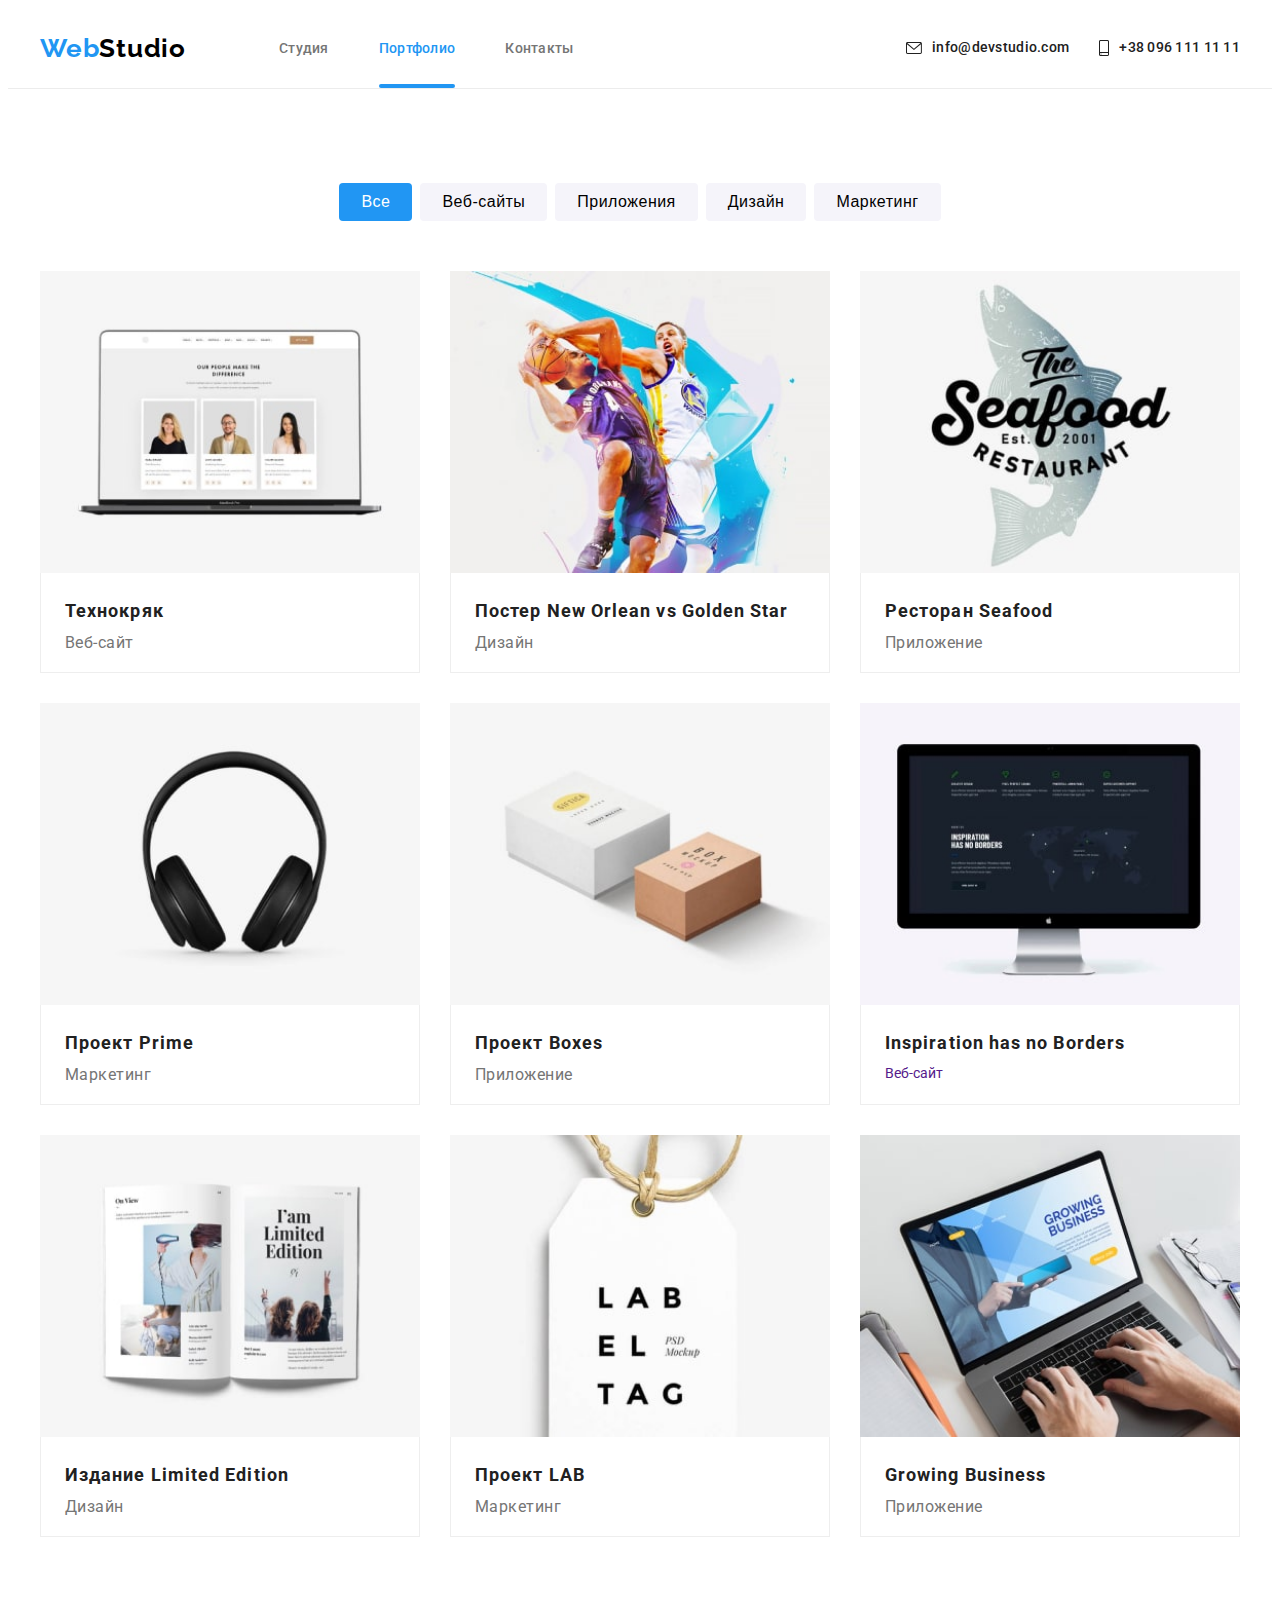
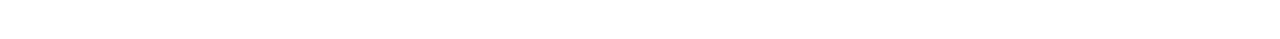
==== commit 0bfa5603: "header modal end" ====
--- a/portfolio.html
+++ b/portfolio.html
@@ -21,45 +21,67 @@
   </head>
   <body>
     <!---------------HEADER SECTION---------------->
-    <!-- <header class="header">
+    <header class="header">
       <div class="container">
-        <a href="./index.html" lang="en" class="logo"
-          ><span class="logo__accent-blue">Web</span
-          ><span class="logo__accent-black">Studio</span></a
-        >
-        <nav class="navigation">
-          <ul class="navigation__list list">
-            <li class="navigation__item">
-              <a class="navigation__link link" href="./index.html">Студия</a>
-            </li>
-            <li class="navigation__item">
-              <a class="navigation__link link navigation__link--current" href="./portfolio.html"
-                >Портфолио</a
-              >
-            </li>
-            <li class="navigation__item">
-              <a class="navigation__link navigation__link link" href="">Контакты</a>
-            </li>
-          </ul>
+        <nav class="page__nav">
+          <a href="./index.html" lang="en" class="logo logo__header"
+            ><span class="logo__accent-blue">Web</span
+            ><span class="logo__accent-black">Studio</span></a
+          >
+          <button type="button" class="menu__btn" aria-expanded="false" data-menu-button>
+            <svg width="40" height="40" aria-label="Мобильное меню">
+              <use href="./images/icons.svg#menu" class="menu__icon"></use>
+              <use href="./images/icons.svg#close-menu" class="close-menu__icon"></use>
+            </svg>
+          </button>
+          <div class="mobile__cont" data-menu>
+            <ul class="navigation__list list">
+              <li class="navigation__item">
+                <a class="navigation__link link" href="./index.html">Студия</a>
+              </li>
+              <li class="navigation__item">
+                <a class="navigation__link link navigation__link--current" href="./portfolio.html"
+                  >Портфолио</a
+                >
+              </li>
+              <li class="navigation__item">
+                <a class="navigation__link navigation__link link" href="">Контакты</a>
+              </li>
+            </ul>
+            <ul class="contacts__list list">
+              <li class="contacts__item">
+                <a class="contacts__link link mail__link" href="mailto:info@devstudio.com">
+                  <svg class="contacts__icon" width="16" height="12">
+                    <use href="./images/icons.svg#icon-envelope"></use></svg
+                  >info@devstudio.com</a
+                >
+              </li>
+              <li class="contacts__item">
+                <a class="contacts__link link tel__link" href="tel:+380961111111">
+                  <svg class="contacts__icon" width="10" height="16">
+                    <use href="./images/icons.svg#icon-smartphone"></use></svg
+                  >+38 096 111 11 11</a
+                >
+              </li>
+            </ul>
+            <ul class="social-mob__list list">
+              <li class="social-mob__item">
+                <a href="/" class="social-mob__link link">Instagram</a>
+              </li>
+              <li class="social-mob__item">
+                <a href="/" class="social-mob__link link">Twitter</a>
+              </li>
+              <li class="social-mob__item">
+                <a href="/" class="social-mob__link link">Facebook</a>
+              </li>
+              <li class="social-mob__item">
+                <a href="/" class="social-mob__link link">LinkedIn</a>
+              </li>
+            </ul>
+          </div>
         </nav>
-        <ul class="contacts list">
-          <li class="contacts__item">
-            <a class="contacts__link link" href="mailto:info@devstudio.com">
-              <svg class="contacts__icon" width="16" height="12">
-                <use href="./images/icons.svg#icon-envelope"></use></svg
-              >info@devstudio.com</a
-            >
-          </li>
-          <li class="contacts__item">
-            <a class="contacts__link link" href="tel:+380961111111">
-              <svg class="contacts__icon" width="10" height="16">
-                <use href="./images/icons.svg#icon-smartphone"></use></svg
-              >+38 096 111 11 11</a
-            >
-          </li>
-        </ul>
       </div>
-    </header> -->
+    </header>
     <main>
       <!---------------PORTFOLIO SECTION---------------->
       <section class="portfolio section">
--- a/css/main.min.css
+++ b/css/main.min.css
@@ -1 +1 @@
-:root{--background-color: #ffffff;--alternative-background-color: #2f303a;--main-text-color: #212121;--second-text-color: #757575;--alternative-text-color: #ffffff;--active-btn-color: #2196f3;--main-font-weight: 700;--main-font-family: "Roboto", sans-serif;--second-font-family: "Raleway", sans-serif;--default-font-size: 14px;--default-padding: 94px;--default-transition-duration: 250ms;--default-transition-timing-function: cubic-bezier(0.4, 0, 0.2, 1)}.hidden{position:absolute;white-space:nowrap;width:1px;height:1px;overflow:hidden;border:0;padding:0;clip:rect(0 0 0 0);clip-path:inset(50%);margin:-1px}p,h1,h2,h3,h4,h5,h6{margin:0}ul,ol{margin:0;padding:0}button{cursor:pointer}img{display:block;max-width:100%;height:auto;width:100%}body{font-family:var(--main-font-family);font-size:var(--default-font-size);background-color:var(--background-color);color:var(--master-text-color)}.list{list-style:none}.link{text-decoration:none}.section{padding-top:60px;padding-bottom:60px}@media screen and (min-width: 1200px){.section{padding-top:94px;padding-bottom:94px}}.margin-title{margin-bottom:30px}@media screen and (min-width: 1200px){.margin-title{margin-bottom:50px}}.list-flex{display:flex;flex-wrap:wrap;gap:30px}.head__button{height:50px;min-width:200px;font-family:inherit;color:var(--alternative-text-color);background-color:var(--active-btn-color);font-weight:var(--main-font-weight);font-size:16px;line-height:1.87;letter-spacing:.06em;box-shadow:0px 4px 4px rgba(0,0,0,.15);border-radius:4px;cursor:pointer;margin-top:30px;transition-duration:var(--default-transition-duration);transition-timing-function:var(--default-transition-timing-function)}.head__button:hover,.head__button:focus{background-color:#188ce8}.logo{font-family:var(--second-font-family);font-weight:var(--main-font-weight);font-size:24px;line-height:1.17;letter-spacing:.03em;text-decoration:none}@media screen and (min-width: 1200px){.logo{font-size:26px;line-height:1.19}}.logo__accent-blue{color:var(--active-btn-color)}.logo__accent-black{color:#000}.logo__accent-white{color:#fff}.container{width:100%;margin:0 auto;padding-left:15px;padding-right:15px}@media screen and (min-width: 480px){.container{width:480px}}@media screen and (min-width: 768px){.container{width:768px}}@media screen and (min-width: 1200px){.container{width:1200px}}.backdrop{width:100%;height:100%;background-color:rgba(0,0,0,.5);position:fixed;top:0;transition:opacity var(--default-transition-duration) var(--default-transition-timing-function),visibility var(--default-transition-duration) var(--default-transition-timing-function)}.checkbox__text{font-size:var(--default-font-size);line-height:1.71;letter-spacing:.03em;color:var(--second-text-color);display:flex;align-items:center}.checkbox__text span{width:16px;height:15px;border-radius:2px;border:2px solid #000;margin-right:8px;display:flex;align-items:center;justify-content:center}.checkbox__terms-link{color:var(--active-btn-color);text-decoration-line:underline;margin-left:4px}.checkbox__icon{fill:rgba(0,0,0,0)}.checkbox__check:checked+.checkbox__text span{background:var(--active-btn-color);border:none}.checkbox__check:checked+.checkbox__text .checkbox__icon{fill:#fff}.checkbox{position:relative;display:flex;align-items:center;justify-content:space-evenly;margin-bottom:30px}.backdrop.is-hidden .modal{transform:translate(-50%, -50%) translateX(-150px);opacity:0}.modal__close-btn{background-color:var(--background-color);border:1px solid rgba(0,0,0,.1);border-radius:50%;width:30px;height:30px;position:absolute;top:8px;right:8px}.modal__close-icon{display:flex;width:100%;height:100%;align-items:center;justify-content:center;transition-duration:var(--default-transition-duration);transition-timing-function:var(--default-transition-timing-function)}.modal__close-icon:hover,.modal__close-icon:focus{fill:var(--active-btn-color)}.modal__input{width:100%;height:40px;border:1px solid rgba(33,33,33,.2);border-radius:4px;padding-left:42px;outline:none}.modal__input::placeholder{font-size:var(--default-font-size);line-height:1.14;letter-spacing:.01em;color:rgba(117,117,117,.5)}.modal__input:hover,.modal__input:focus,.modal__input:active{border-color:#2196f3}.modal__input-comment{padding-left:16px;padding-top:12px;height:120px;resize:none}.modal__field{margin-bottom:10px}.modal__icon{position:absolute;left:12px;top:50%;transform:translateY(-50%)}.modal__wrap{position:relative}.modal__wrap:hover .modal__icon,.modal__wrap:focus .modal__icon,.modal__wrap:active .modal__icon{fill:var(--active-btn-color)}.modal__label{font-size:12px;line-height:1.16;letter-spacing:.01em;color:var(--second-text-color);display:block;margin-bottom:4px}.modal__send-btn{display:flex;justify-content:center;align-items:center;margin:auto;height:50px;min-width:200px;font-weight:700;font-size:16px;line-height:1.88;letter-spacing:.06em;background-color:#188ce8;box-shadow:0px 4px 4px rgba(0,0,0,.15);border-radius:4px;border:none;text-align:center;color:var(--alternative-text-color);cursor:pointer;transition-duration:var(--default-transition-duration);transition-timing-function:var(--default-transition-timing-function)}.modal__send-btn:hover,.modal__send-btnfocus{background-color:var(--active-btn-color)}.filter-list{display:flex;flex-wrap:wrap;margin-bottom:40px}@media screen and (min-width: 768px){.filter-list{justify-content:center;margin-bottom:30px}}@media screen and (min-width: 1200px){.filter-list{justify-content:center;margin-bottom:50px}}.filter-item:not(:last-child){margin-right:8px}.filter-button{margin-bottom:15px;background-color:#f5f4fa;font-weight:500;font-size:16px;line-height:1.62;text-align:center;letter-spacing:.03em;border-radius:4px;border:none;outline:none;cursor:pointer;padding:6px 22px;transition-duration:var(--default-transition-duration);transition-timing-function:var(--default-transition-timing-function)}@media screen and (min-width: 1200px){.filter-button{margin-bottom:0px}}.filter-button:hover,.filter-button:focus{color:var(--alternative-text-color);background-color:var(--active-btn-color);box-shadow:0px 3px 1px rgba(0,0,0,.1),0px 1px 2px rgba(0,0,0,.08),0px 2px 2px rgba(0,0,0,.12)}.filter-button-current{color:var(--alternative-text-color);background-color:var(--active-btn-color)}.connect{margin-left:70px}.connect__title,.connect-form__title{font-weight:var(--main-font-weight);font-size:14px;line-height:1.14;letter-spacing:.03em;text-transform:uppercase;color:var(--alternative-text-color);margin-bottom:20px}.connect__socials-item{width:44px;height:44px;margin-right:10px}.connect__socials-item:last-child{margin-right:0}.connect__socials-list{display:flex;justify-content:center}.connect__socials-link{width:100%;height:100%;display:flex;align-items:center;justify-content:center;border-radius:50%;background:rgba(255,255,255,.1);transition-duration:var(--default-transition-duration);transition-timing-function:var(--default-transition-timing-function)}.connect__socials-link:hover,.connect__socials-link:focus{background-color:var(--active-btn-color)}.connect__socials-link:hover .connect-socials-icon,.connect__socials-link:focus .connect-socials-icon{fill:var(--background-color)}.connect__socials-icon{fill:#fff;transition-duration:var(--default-transition-duration);transition-timing-function:var(--default-transition-timing-function)}.connect-form{margin-left:93px}.connect-form .connect-form__field{display:flex;flex-direction:row;align-items:center}.connect-form__input{background-color:#2f303a;color:var(--background-color);font-weight:400;font-size:16px;line-height:1.3;letter-spacing:.03em;width:358px;height:50px;padding:15px 16px;border:1px solid rgba(255,255,255,.3);border-radius:4px;transition-duration:var(--default-transition-duration);transition-timing-function:var(--default-transition-timing-function)}.connect-form__input::placeholder{font-weight:400;font-size:16px;line-height:1.3;letter-spacing:.03em;color:rgba(255,255,255,.6)}.connect-form__input:focus,.connect-form__input:hover{border-color:var(--active-btn-color);outline:none}.connect-form__input:focus-visible{border-color:var(--active-btn-color)}.connect-form__btn{display:flex;align-items:center;justify-content:center;border:1px solid rgba(0,0,0,0);text-align:center;padding:0;min-width:200px;height:50px;border-radius:4px;margin-left:10px;fill:#fff;color:var(--background-color);background-color:var(--active-btn-color);font-weight:700;font-size:16px;line-height:1.87;letter-spacing:.06em;cursor:pointer;transition-property:color,background-color;transition-duration:var(--default-transition-duration);transition-timing-function:var(--default-transition-timing-function)}.connect-form__btn:hover,.connect-form__btn:focus{box-shadow:0px 4px 4px rgba(0,0,0,.15);color:var(--active-btn-color);background-color:var(--background-color);border:1px solid rgba(0,0,0,0);fill:var(--active-btn-color)}.connect-form__btn:hover .connect-form-icon,.connect-form__btn:focus .connect-form-icon{fill:var(--active-btn-color)}.connect-form__icon{margin-left:10px}.top-text{font-size:28px;font-weight:700;line-height:1.18;letter-spacing:.03em;text-align:center}@media screen and (min-width: 1200px){.top-text{font-size:36px;line-height:1.16}}.header{border:1px solid #ececec}.logo-header{margin-right:93px}.navigation__list{display:flex;align-items:center}.header .container{display:flex;align-items:center}.navigation__link,.contacts__link{padding:32px 0;display:block;color:var(--main-text-color);font-weight:500;line-height:1.14;letter-spacing:.02em;transition-duration:var(--default-transition-duration);transition-timing-function:var(--default-transition-timing-function)}.navigation__link:hover,.navigation__link:focus,.contacts__link:hover,.contacts__link:focus{color:#2196f3}.navigation__item:not(:last-child){margin-right:50px}.navigation__link--current{color:var(--active-btn-color);position:relative}.navigation__link--current::after{content:"";display:block;position:absolute;width:100%;height:4px;background-color:var(--active-btn-color);border-radius:2px;left:0;bottom:-1px}.contacts{display:flex;margin-left:auto}.contacts__link{color:var(--second-text-color);align-items:center;display:flex;justify-content:center}.contacts__item:not(:last-child){margin-right:50px}.contacts__icon{display:inline-block;fill:currentColor;margin-right:10px;justify-content:center}.head{height:600px;max-width:1600px;text-align:center;padding-top:200px;padding-bottom:200px;background-color:rgba(47,48,58,.4);margin:0 auto;background-image:linear-gradient(rgba(47, 48, 58, 0.4), rgba(47, 48, 58, 0.4)),url(../images/hero-bg.jpg);background-repeat:no-repeat;background-position:center;background-size:cover}.head__title{font-size:26px;font-weight:900;line-height:1.61;letter-spacing:.06em;text-align:center;color:var(--alternative-text-color);text-transform:uppercase}@media screen and (min-width: 1200px){.head__title{font-size:44px;line-height:1.36}}@media screen and (min-width: 1200px){.hero{padding-bottom:0px}}.hero__title{font-weight:var(--main-font-weight);line-height:1.14;letter-spacing:.03em;text-transform:uppercase;margin-bottom:10px}.hero__text{line-height:1.71;letter-spacing:.03em}.hero__item{width:100%}@media screen and (min-width: 768px){.hero__item{width:calc((100% - 30px)/2)}}@media screen and (min-width: 1200px){.hero__item{width:calc((100% - 90px)/4)}}.hero__container{height:120px;margin-bottom:30px}.hero__link{width:100%;height:100%;background:#f5f4fa;border-radius:4px;display:flex;align-items:center;justify-content:center}.photo{display:none}@media screen and (min-width: 1200px){.photo{display:inherit}}.photo__list{display:flex;margin-top:50px;margin-left:-30px}.photo__item{flex-basis:calc(33.3333333333% - 30px);margin-left:30px;position:relative}.photo__text{position:absolute;bottom:0;width:100%;text-align:center;background:rgba(47,48,58,.8);padding:27px 0;color:var(--alternative-text-color);font-weight:700;font-size:14px;line-height:1.14;text-align:center;letter-spacing:.03em;text-transform:uppercase}.team{background-color:#f5f4fa}.workers{padding-top:30px;padding-bottom:30px}.team__item{background-color:var(--background-color);box-shadow:0px 1px 3px rgba(0,0,0,.12),0px 1px 1px rgba(0,0,0,.14),0px 2px 1px rgba(0,0,0,.2);border-radius:0px 0px 4px 4px;width:100%}@media screen and (min-width: 768px){.team__item{width:calc((100% - 30px)/2)}}@media screen and (min-width: 1200px){.team__item{width:calc((100% - 90px)/4)}}.workers__title{font-weight:500;font-size:16px;line-height:1.19;text-align:center;letter-spacing:.03em;margin-bottom:10px}.workers__text{color:var(--second-text-color);font-size:16px;line-height:1.19;text-align:center;letter-spacing:.03em;margin-bottom:16px}.workers__item{width:44px;height:44px;margin-right:10px}.workers__socials-list{display:flex;justify-content:center}.workers__socials-item:last-child{margin-right:0}.workers__socials-link{width:100%;height:100%;display:flex;align-items:center;justify-content:center;border-radius:50%;transition-duration:var(--default-transition-duration);transition-timing-function:var(--default-transition-timing-function)}.workers__socials-link:hover,.workers__socials-link:focus{background-color:var(--active-btn-color)}.workers__socials-link:hover .workers__socials-icon,.workers__socials-link:focus .workers__socials-icon{fill:var(--background-color)}.workers__socials-icon{fill:#afb1b8;transition-duration:var(--default-transition-duration);transition-timing-function:var(--default-transition-timing-function)}.clients__item{width:100%;width:calc((100% - 30px)/2);height:92px}@media screen and (min-width: 768px){.clients__item{width:calc((100% - 60px)/3)}}@media screen and (min-width: 1200px){.clients__item{width:calc((100% - 150px)/6)}}.clients__item-link{width:100%;height:100%;border:1px solid #afb1b8;border-radius:4px;display:flex;align-items:center;justify-content:center;transition-duration:var(--default-transition-duration);transition-timing-function:var(--default-transition-timing-function)}.clients__item-link:hover,.clients__item-link:focus{border:1px solid var(--active-btn-color)}.clients__item-link:hover .clients__logo,.clients__item-link:focus .clients__logo{fill:var(--active-btn-color)}.clients__logo{fill:#afb1b8;transition-duration:var(--default-transition-duration);transition-timing-function:var(--default-transition-timing-function)}.footer{background-color:var(--alternative-background-color);padding-top:60px;padding-bottom:60px}.footer__container{display:flex;align-items:baseline}.adress__list{color:var(--alternative-text-color);font-style:normal;line-height:1.71;letter-spacing:.03em;margin-top:20px}.adress__item:not(:last-child){margin-bottom:9px}.adress__link-map{color:inherit;transition-duration:var(--default-transition-duration);transition-timing-function:var(--default-transition-timing-function)}.adress__link-map:hover,.adress__link-map:focus{color:#2196f3}.adress__link{color:rgba(255,255,255,.6);transition-duration:var(--default-transition-duration);transition-timing-function:var(--default-transition-timing-function)}.adress__linkhover,.adress__link:focus{color:#2196f3}.modal{width:528px;min-height:581px;background-color:var(--background-color);border-radius:5px;position:absolute;top:50%;left:50%;transform:translate(-50%, -50%) translateX(0px);opacity:1;transition:transform var(--default-transition-duration) var(--default-transition-timing-function),opacity var(--default-transition-duration) var(--default-transition-timing-function);padding:40px}.is-hidden{visibility:hidden;opacity:0;pointer-events:0}.no-scroll{overflow:hidden}.modal__title{font-weight:var(--main-font-weight);font-size:20px;line-height:1.15;text-align:center;letter-spacing:.03em;color:var(--main-text-color);margin-bottom:12px}.portfolio-link{display:flex;flex-direction:column;height:100%}.portfolio-item{width:100%}@media screen and (min-width: 768px){.portfolio-item{width:calc((100% - 30px)/2)}}@media screen and (min-width: 1200px){.portfolio-item{width:calc((100% - 60px)/3)}}.portfolio-item:hover .portfolio-description{transform:translate(0)}.portfolio-item:hover{box-shadow:0px 1px 1px rgba(0,0,0,.12),0px 4px 4px rgba(0,0,0,.06),1px 4px 6px rgba(0,0,0,.16);transition-duration:var(--default-transition-duration);transition-timing-function:var(--default-transition-timing-function)}.portfolio-wrap{position:relative;overflow:hidden}.portfolio-description{position:absolute;top:0;padding:63px 24px;background:rgba(33,150,243,.9);font-size:18px;line-height:1.55;letter-spacing:.03em;color:var(--alternative-text-color);height:100%;transform:translateY(100%);transition:transform var(--default-transition-duration) linear;transition-timing-function:var(--default-transition-timing-function)}.portfolio-text-wrapper{padding:20px 24px;border:1px solid #eee;border-top:none;flex-grow:1}.portfolio-title{color:var(--main-text-color);font-weight:var(--main-font-weight);font-size:18px;line-height:2;letter-spacing:.06em;margin-bottom:4px}.portfolio-text{color:var(--second-text-color);font-size:16px;line-height:1.88x;letter-spacing:.03em}/*# sourceMappingURL=main.min.css.map */+:root{--background-color: #ffffff;--alternative-background-color: #2f303a;--main-text-color: #212121;--second-text-color: #757575;--alternative-text-color: #ffffff;--active-btn-color: #2196f3;--main-font-weight: 700;--main-font-family: "Roboto", sans-serif;--second-font-family: "Raleway", sans-serif;--default-font-size: 14px;--default-padding: 94px;--default-transition-duration: 250ms;--default-transition-timing-function: cubic-bezier(0.4, 0, 0.2, 1)}.hidden{position:absolute;white-space:nowrap;width:1px;height:1px;overflow:hidden;border:0;padding:0;clip:rect(0 0 0 0);clip-path:inset(50%);margin:-1px}p,h1,h2,h3,h4,h5,h6{margin:0}ul,ol{margin:0;padding:0}button{cursor:pointer}img{display:block;max-width:100%;height:auto;width:100%}body{font-family:var(--main-font-family);font-size:var(--default-font-size);background-color:var(--background-color);color:var(--master-text-color)}.list{list-style:none}.link{text-decoration:none}.section{padding-top:60px;padding-bottom:60px}@media screen and (min-width: 1200px){.section{padding-top:94px;padding-bottom:94px}}.margin-title{margin-bottom:30px}@media screen and (min-width: 1200px){.margin-title{margin-bottom:50px}}.list-flex{display:flex;flex-wrap:wrap;gap:30px}.head__button{height:50px;min-width:200px;font-family:inherit;color:var(--alternative-text-color);background-color:var(--active-btn-color);font-weight:var(--main-font-weight);font-size:16px;line-height:1.87;letter-spacing:.06em;box-shadow:0px 4px 4px rgba(0,0,0,.15);border-radius:4px;cursor:pointer;margin-top:30px;transition-duration:var(--default-transition-duration);transition-timing-function:var(--default-transition-timing-function)}.head__button:hover,.head__button:focus{background-color:#188ce8}.logo{font-family:var(--second-font-family);font-weight:var(--main-font-weight);font-size:24px;line-height:1.17;letter-spacing:.03em;text-decoration:none}@media screen and (min-width: 1200px){.logo{font-size:26px;line-height:1.19}}.logo__accent-blue{color:var(--active-btn-color)}.logo__accent-black{color:#000}.logo__accent-white{color:#fff}.container{width:100%;margin:0 auto;padding:0 15px}@media screen and (min-width: 480px){.container{width:480px}}@media screen and (min-width: 768px){.container{width:768px}}@media screen and (min-width: 1200px){.container{width:1200px}}.backdrop{width:100%;height:100%;background-color:rgba(0,0,0,.5);position:fixed;top:0;transition:opacity var(--default-transition-duration) var(--default-transition-timing-function),visibility var(--default-transition-duration) var(--default-transition-timing-function)}.checkbox__text{font-size:12px;line-height:1.16;letter-spacing:.03em;color:var(--second-text-color);display:flex;align-items:center}@media screen and (min-width: 1200px){.checkbox__text{font-size:var(--default-font-size);line-height:1.71}}.checkbox__text span{width:16px;height:15px;border-radius:2px;border:2px solid #000;margin-right:8px;display:flex;align-items:center;justify-content:center}.checkbox__terms-link{color:var(--active-btn-color);text-decoration-line:underline;margin-left:4px}.checkbox__icon{fill:rgba(0,0,0,0)}.checkbox__check:checked+.checkbox__text span{background:var(--active-btn-color);border:none}.checkbox__check:checked+.checkbox__text .checkbox__icon{fill:#fff}.checkbox{position:relative;display:flex;align-items:center;justify-content:space-evenly;margin-bottom:30px}.backdrop.is-hidden .modal{transform:translate(-50%, -50%) translateX(-150px);opacity:0}.modal__close-btn{background-color:var(--background-color);border:1px solid rgba(0,0,0,.1);border-radius:50%;width:30px;height:30px;position:absolute;top:8px;right:8px}.modal__close-icon{display:flex;width:100%;height:100%;align-items:center;justify-content:center;transition-duration:var(--default-transition-duration);transition-timing-function:var(--default-transition-timing-function)}.modal__close-icon:hover,.modal__close-icon:focus{fill:var(--active-btn-color)}.modal__input{width:100%;height:40px;border:1px solid rgba(33,33,33,.2);border-radius:4px;padding-left:42px;outline:none}.modal__input::placeholder{font-size:var(--default-font-size);line-height:1.14;letter-spacing:.01em;color:rgba(117,117,117,.5)}.modal__input:hover,.modal__input:focus,.modal__input:active{border-color:#2196f3}.modal__input-comment{padding-left:16px;padding-top:12px;height:120px;resize:none}.modal__field{margin-bottom:10px}.modal__icon{position:absolute;left:12px;top:50%;transform:translateY(-50%)}.modal__wrap{position:relative}.modal__wrap:hover .modal__icon,.modal__wrap:focus .modal__icon,.modal__wrap:active .modal__icon{fill:var(--active-btn-color)}.modal__label{font-size:12px;line-height:1.16;letter-spacing:.01em;color:var(--second-text-color);display:block;margin-bottom:4px}.modal__send-btn{display:flex;justify-content:center;align-items:center;margin:auto;height:50px;min-width:200px;font-weight:700;font-size:16px;line-height:1.88;letter-spacing:.06em;background-color:#188ce8;box-shadow:0px 4px 4px rgba(0,0,0,.15);border-radius:4px;border:none;text-align:center;color:var(--alternative-text-color);cursor:pointer;transition-duration:var(--default-transition-duration);transition-timing-function:var(--default-transition-timing-function)}.modal__send-btn:hover,.modal__send-btnfocus{background-color:var(--active-btn-color)}.filter-list{display:flex;flex-wrap:wrap;margin-bottom:40px}@media screen and (min-width: 768px){.filter-list{justify-content:center;margin-bottom:30px}}@media screen and (min-width: 1200px){.filter-list{justify-content:center;margin-bottom:50px}}.filter-item:not(:last-child){margin-right:8px}.filter-button{margin-bottom:15px;background-color:#f5f4fa;font-weight:500;font-size:16px;line-height:1.62;text-align:center;letter-spacing:.03em;border-radius:4px;border:none;outline:none;cursor:pointer;padding:6px 22px;transition-duration:var(--default-transition-duration);transition-timing-function:var(--default-transition-timing-function)}@media screen and (min-width: 1200px){.filter-button{margin-bottom:0px}}.filter-button:hover,.filter-button:focus{color:var(--alternative-text-color);background-color:var(--active-btn-color);box-shadow:0px 3px 1px rgba(0,0,0,.1),0px 1px 2px rgba(0,0,0,.08),0px 2px 2px rgba(0,0,0,.12)}.filter-button-current{color:var(--alternative-text-color);background-color:var(--active-btn-color)}.connect{margin-left:70px}.connect__title,.connect-form__title{font-weight:var(--main-font-weight);font-size:14px;line-height:1.14;letter-spacing:.03em;text-transform:uppercase;color:var(--alternative-text-color);margin-bottom:20px}.connect__socials-item{width:44px;height:44px;margin-right:10px}.connect__socials-item:last-child{margin-right:0}.connect__socials-list{display:flex;justify-content:center}.connect__socials-link{width:100%;height:100%;display:flex;align-items:center;justify-content:center;border-radius:50%;background:rgba(255,255,255,.1);transition-duration:var(--default-transition-duration);transition-timing-function:var(--default-transition-timing-function)}.connect__socials-link:hover,.connect__socials-link:focus{background-color:var(--active-btn-color)}.connect__socials-link:hover .connect-socials-icon,.connect__socials-link:focus .connect-socials-icon{fill:var(--background-color)}.connect__socials-icon{fill:#fff;transition-duration:var(--default-transition-duration);transition-timing-function:var(--default-transition-timing-function)}.connect-form{margin-left:93px}.connect-form .connect-form__field{display:flex;flex-direction:row;align-items:center}.connect-form__input{background-color:#2f303a;color:var(--background-color);font-weight:400;font-size:16px;line-height:1.3;letter-spacing:.03em;width:358px;height:50px;padding:15px 16px;border:1px solid rgba(255,255,255,.3);border-radius:4px;transition-duration:var(--default-transition-duration);transition-timing-function:var(--default-transition-timing-function)}.connect-form__input::placeholder{font-weight:400;font-size:16px;line-height:1.3;letter-spacing:.03em;color:rgba(255,255,255,.6)}.connect-form__input:focus,.connect-form__input:hover{border-color:var(--active-btn-color);outline:none}.connect-form__input:focus-visible{border-color:var(--active-btn-color)}.connect-form__btn{display:flex;align-items:center;justify-content:center;border:1px solid rgba(0,0,0,0);text-align:center;padding:0;min-width:200px;height:50px;border-radius:4px;margin-left:10px;fill:#fff;color:var(--background-color);background-color:var(--active-btn-color);font-weight:700;font-size:16px;line-height:1.87;letter-spacing:.06em;cursor:pointer;transition-property:color,background-color;transition-duration:var(--default-transition-duration);transition-timing-function:var(--default-transition-timing-function)}.connect-form__btn:hover,.connect-form__btn:focus{box-shadow:0px 4px 4px rgba(0,0,0,.15);color:var(--active-btn-color);background-color:var(--background-color);border:1px solid rgba(0,0,0,0);fill:var(--active-btn-color)}.connect-form__btn:hover .connect-form-icon,.connect-form__btn:focus .connect-form-icon{fill:var(--active-btn-color)}.connect-form__icon{margin-left:10px}.top-text{font-size:28px;font-weight:700;line-height:1.18;letter-spacing:.03em;text-align:center}@media screen and (min-width: 1200px){.top-text{font-size:36px;line-height:1.16}}.header{border-bottom:1px solid #ececec}@media screen and (max-width: 767px){.header{position:relative}}.logo__header{padding:16px 0}@media screen and (min-width: 768px){.logo__header{display:flex;margin-right:88px}}@media screen and (min-width: 1200px){.logo__header{margin-right:93px}}.page__nav{display:flex;align-items:center}.menu__btn{position:fixed;top:10px;right:15px;padding:0;background-color:rgba(0,0,0,0);border:none;cursor:pointer;z-index:10}.menu__btn .close-menu__icon{display:none}.menu__btn .menu__icon{transition-duration:var(--default-transition-duration);transition-timing-function:var(--default-transition-timing-function)}.menu__btn.is-open .close-menu__icon{display:block;transition-duration:var(--default-transition-duration);transition-timing-function:var(--default-transition-timing-function)}.menu__btn.is-open .menu__icon{display:none}.menu__btn:hover .menu__icon,.menu__btn:focus .menu__icon{fill:var(--active-btn-color)}.menu__btn:hover .close-menu__icon,.menu__btn:focus .close-menu__icon{fill:var(--active-btn-color)}@media screen and (min-width: 768px){.menu__btn{display:none}}@media screen and (max-width: 767px){.mobile__cont{display:none;position:fixed;top:0;left:0;width:100%;height:100%;padding:48px 40px;background-color:var(--background-color)}}.mobile__cont.is-open{display:flex;flex-direction:column;z-index:1}@media screen and (min-width: 768px){.mobile__cont{display:flex;width:100%}}@media screen and (min-width: 768px){.navigation__list{display:flex;align-items:center}}.navigation__link{color:var(--second-text-color);font-weight:500;font-size:40px;line-height:1.17;letter-spacing:.02em;transition:color var(--default-transition-duration) var(--default-transition-timing-function)}.navigation__link:hover,.navigation__link:focus{color:var(--active-btn-color)}@media screen and (min-width: 768px){.navigation__link{padding:32px 0;font-size:14px;line-height:1.14}}.navigation__link--current{color:var(--active-btn-color)}@media screen and (min-width: 768px){.navigation__link--current{position:relative}.navigation__link--current::after{content:"";position:absolute;bottom:0;display:block;width:100%;height:4px;border-radius:2px;background-color:var(--active-btn-color)}.navigation__link--current:hover::after,.navigation__link--current:focus::after{animation:scaleline var(--default-transition-duration) var(--default-transition-timing-function)}@keyframes scaleline{0%{transform:scale(0)}100%{transform:scale(1)}}}@media screen and (max-width: 767px){.navigation__item+.navigation__item{margin-top:32px}}@media screen and (min-width: 768px){.navigation__item+.navigation__item{margin-left:50px}}@media screen and (max-width: 767px){.contacts__list{display:flex;flex-direction:column-reverse;margin-top:auto}}@media screen and (min-width: 768px){.contacts__list{margin-left:auto}}@media screen and (min-width: 1200px){.contacts__list{display:flex}}.contacts__icon{display:none}@media screen and (min-width: 768px){.contacts__icon{display:block;margin-right:10px;fill:var(--main-text-color);transition:fill var(--default-transition-duration) var(--default-transition-timing-function)}.contacts__link:hover .contacts__icon,.contacts__link:focus .contacts__icon{fill:currentColor}}.contacts__link{color:var(--main-text-color);font-weight:500;font-size:24px;line-height:1.17;letter-spacing:.02em;transition:color var(--default-transition-duration) var(--default-transition-timing-function)}.contacts__link:hover,.contacts__link:focus{color:var(--accent-color)}@media screen and (min-width: 768px){.contacts__link{display:flex;align-items:center;font-size:12px}}@media screen and (min-width: 1200px){.contacts__link{font-size:14px;line-height:1.14}}@media screen and (min-width: 768px){.mail__link{padding:20px 0 5px 0}}@media screen and (min-width: 1200px){.mail__link{padding:32px 0}}@media screen and (max-width: 767px){.tel__link{color:var(--active-btn-color);font-weight:500;font-size:34px;line-height:1.18}}@media screen and (min-width: 768px){.tel__link{padding:5px 0 20px 0}}@media screen and (min-width: 1200px){.tel__link{padding:32px 0}}@media screen and (max-width: 767px){.contacts__item+.contacts__item{margin-bottom:32px}}@media screen and (min-width: 1200px){.contacts__item+.contacts__item{margin-left:30px}}.social-mob__list{display:flex;margin-top:64px}@media screen and (min-width: 768px){.social-mob__list{display:none}}.social-mob__item+.social-mob__item{position:relative;margin-left:20px}.social-mob__item+.social-mob__item::before{position:absolute;left:-10px;content:"";display:block;height:100%;border-right:1px solid rgba(33,33,33,.2)}.social-mob__link{color:var(--active-btn-color);font-weight:500;font-size:18px;line-height:1.22;letter-spacing:.02em}.head{height:600px;max-width:1600px;text-align:center;padding-top:200px;padding-bottom:200px;background-color:rgba(47,48,58,.4);margin:0 auto;background-image:linear-gradient(rgba(47, 48, 58, 0.4), rgba(47, 48, 58, 0.4)),url(../images/hero-bg.jpg);background-repeat:no-repeat;background-position:center;background-size:cover}.head__title{font-size:26px;font-weight:900;line-height:1.61;letter-spacing:.06em;text-align:center;color:var(--alternative-text-color);text-transform:uppercase}@media screen and (min-width: 1200px){.head__title{font-size:44px;line-height:1.36}}@media screen and (min-width: 1200px){.hero{padding-bottom:0px}}.hero__title{font-weight:var(--main-font-weight);line-height:1.14;letter-spacing:.03em;text-transform:uppercase;margin-bottom:10px}.hero__text{line-height:1.71;letter-spacing:.03em}.hero__item{width:100%}@media screen and (min-width: 768px){.hero__item{width:calc((100% - 30px)/2)}}@media screen and (min-width: 1200px){.hero__item{width:calc((100% - 90px)/4)}}.hero__container{height:120px;margin-bottom:30px}.hero__link{width:100%;height:100%;background:#f5f4fa;border-radius:4px;display:flex;align-items:center;justify-content:center}.photo{display:none}@media screen and (min-width: 1200px){.photo{display:inherit}}.photo__list{display:flex;margin-top:50px;margin-left:-30px}.photo__item{flex-basis:calc(33.3333333333% - 30px);margin-left:30px;position:relative}.photo__text{position:absolute;bottom:0;width:100%;text-align:center;background:rgba(47,48,58,.8);padding:27px 0;color:var(--alternative-text-color);font-weight:700;font-size:14px;line-height:1.14;text-align:center;letter-spacing:.03em;text-transform:uppercase}.team{background-color:#f5f4fa}.workers{padding-top:30px;padding-bottom:30px}.team__item{background-color:var(--background-color);box-shadow:0px 1px 3px rgba(0,0,0,.12),0px 1px 1px rgba(0,0,0,.14),0px 2px 1px rgba(0,0,0,.2);border-radius:0px 0px 4px 4px;width:100%}@media screen and (min-width: 768px){.team__item{width:calc((100% - 30px)/2)}}@media screen and (min-width: 1200px){.team__item{width:calc((100% - 90px)/4)}}.workers__title{font-weight:500;font-size:16px;line-height:1.19;text-align:center;letter-spacing:.03em;margin-bottom:10px}.workers__text{color:var(--second-text-color);font-size:16px;line-height:1.19;text-align:center;letter-spacing:.03em;margin-bottom:16px}.workers__item{width:44px;height:44px;margin-right:10px}.workers__socials-list{display:flex;justify-content:center}.workers__socials-item:last-child{margin-right:0}.workers__socials-link{width:100%;height:100%;display:flex;align-items:center;justify-content:center;border-radius:50%;transition-duration:var(--default-transition-duration);transition-timing-function:var(--default-transition-timing-function)}.workers__socials-link:hover,.workers__socials-link:focus{background-color:var(--active-btn-color)}.workers__socials-link:hover .workers__socials-icon,.workers__socials-link:focus .workers__socials-icon{fill:var(--background-color)}.workers__socials-icon{fill:#afb1b8;transition-duration:var(--default-transition-duration);transition-timing-function:var(--default-transition-timing-function)}.clients__item{width:100%;width:calc((100% - 30px)/2);height:92px}@media screen and (min-width: 768px){.clients__item{width:calc((100% - 60px)/3)}}@media screen and (min-width: 1200px){.clients__item{width:calc((100% - 150px)/6)}}.clients__item-link{width:100%;height:100%;border:1px solid #afb1b8;border-radius:4px;display:flex;align-items:center;justify-content:center;transition-duration:var(--default-transition-duration);transition-timing-function:var(--default-transition-timing-function)}.clients__item-link:hover,.clients__item-link:focus{border:1px solid var(--active-btn-color)}.clients__item-link:hover .clients__logo,.clients__item-link:focus .clients__logo{fill:var(--active-btn-color)}.clients__logo{fill:#afb1b8;transition-duration:var(--default-transition-duration);transition-timing-function:var(--default-transition-timing-function)}.footer{background-color:var(--alternative-background-color);padding-top:60px;padding-bottom:60px}.footer__container{display:flex;align-items:baseline}.adress__list{color:var(--alternative-text-color);font-style:normal;line-height:1.71;letter-spacing:.03em;margin-top:20px}.adress__item:not(:last-child){margin-bottom:9px}.adress__link-map{color:inherit;transition-duration:var(--default-transition-duration);transition-timing-function:var(--default-transition-timing-function)}.adress__link-map:hover,.adress__link-map:focus{color:#2196f3}.adress__link{color:rgba(255,255,255,.6);transition-duration:var(--default-transition-duration);transition-timing-function:var(--default-transition-timing-function)}.adress__linkhover,.adress__link:focus{color:#2196f3}.modal{width:450px;min-height:609px;background-color:var(--background-color);border-radius:5px;position:absolute;top:50%;left:50%;transform:translate(-50%, -50%) translateX(0px);opacity:1;transition:transform var(--default-transition-duration) var(--default-transition-timing-function),opacity var(--default-transition-duration) var(--default-transition-timing-function);padding:40px}@media screen and (min-width: 1200px){.modal{width:528px;min-height:581px}}.is-hidden{visibility:hidden;opacity:0;pointer-events:0}.no-scroll{overflow:hidden}.modal__title{font-weight:var(--main-font-weight);font-size:20px;line-height:1.15;text-align:center;letter-spacing:.03em;color:var(--main-text-color);margin-bottom:12px}.portfolio-link{display:flex;flex-direction:column;height:100%}.portfolio-item{width:100%}@media screen and (min-width: 768px){.portfolio-item{width:calc((100% - 30px)/2)}}@media screen and (min-width: 1200px){.portfolio-item{width:calc((100% - 60px)/3)}}.portfolio-item:hover .portfolio-description{transform:translate(0)}.portfolio-item:hover{box-shadow:0px 1px 1px rgba(0,0,0,.12),0px 4px 4px rgba(0,0,0,.06),1px 4px 6px rgba(0,0,0,.16);transition-duration:var(--default-transition-duration);transition-timing-function:var(--default-transition-timing-function)}.portfolio-wrap{position:relative;overflow:hidden}.portfolio-description{position:absolute;top:0;padding:63px 24px;background:rgba(33,150,243,.9);font-size:18px;line-height:1.55;letter-spacing:.03em;color:var(--alternative-text-color);height:100%;transform:translateY(100%);transition:transform var(--default-transition-duration) linear;transition-timing-function:var(--default-transition-timing-function)}.portfolio-text-wrapper{padding:20px 24px;border:1px solid #eee;border-top:none;flex-grow:1}.portfolio-title{color:var(--main-text-color);font-weight:var(--main-font-weight);font-size:18px;line-height:2;letter-spacing:.06em;margin-bottom:4px}.portfolio-text{color:var(--second-text-color);font-size:16px;line-height:1.88x;letter-spacing:.03em}/*# sourceMappingURL=main.min.css.map */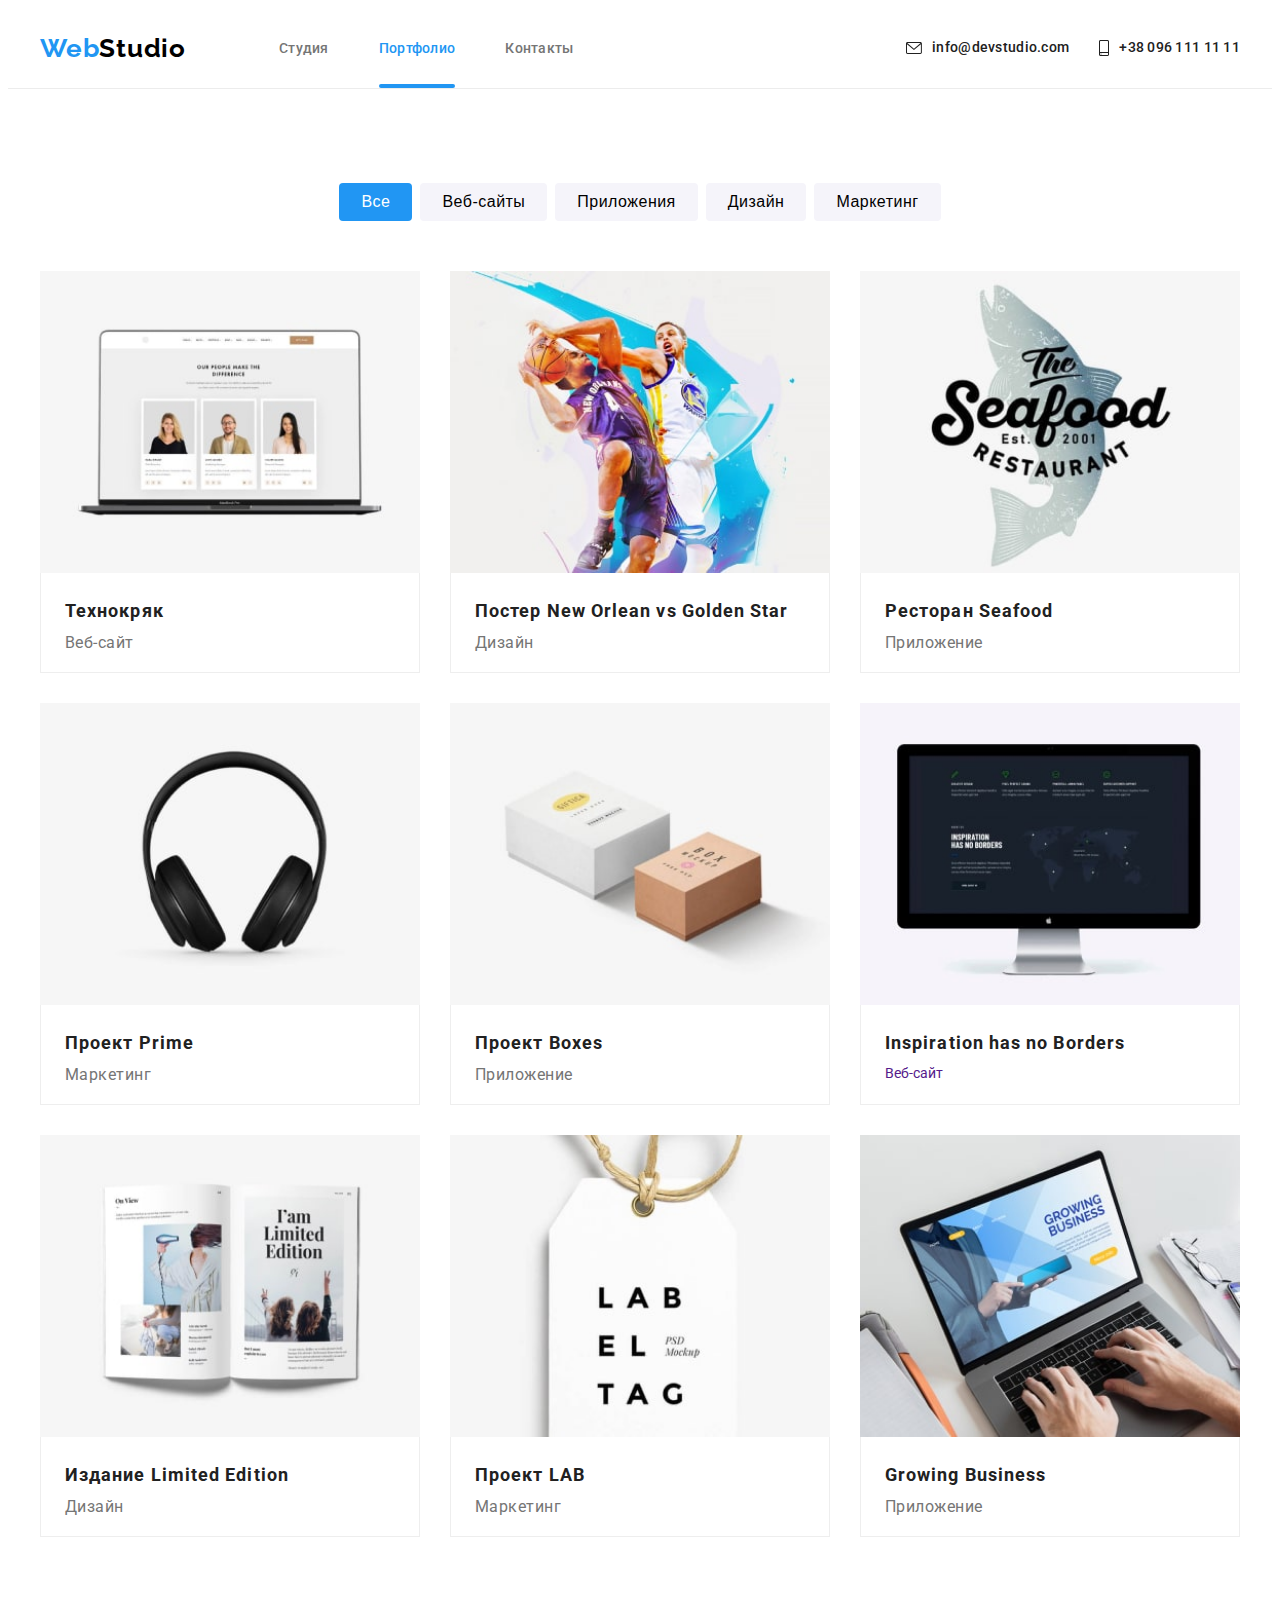
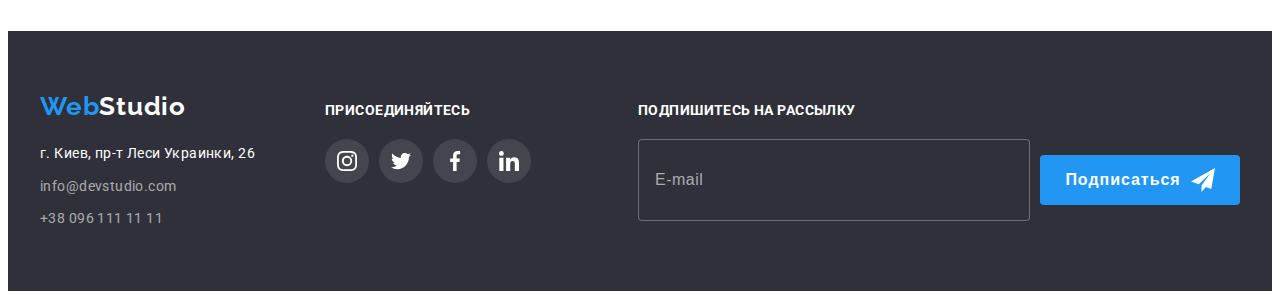
==== commit 192e94cd: "footer end" ====
--- a/portfolio.html
+++ b/portfolio.html
@@ -254,33 +254,35 @@
       </section>
     </main>
     <!---------------FOOTER SECTION---------------->
-    <!-- <footer class="footer">
+    <footer class="footer">
       <div class="footer__container container">
         <h2 class="footer__title hidden">Футер</h2>
-        <a href="./index.html" lang="en" class="logo"
-          ><span class="logo__accent-blue">Web</span
-          ><span class="logo__accent-white">Studio</span></a
-        >
-        <address class="adress">
-          <ul class="adress__list list">
-            <li class="adress__item">
-              <a
-                href="https://goo.gl/maps/ZNNEmPpqHStPW1MP9"
-                class="adress__link-map link"
-                target="_blank"
-                rel="noopener norefererrer"
-              >
-                г. Киев, пр-т Леси Украинки, 26
-              </a>
-            </li>
-            <li class="adress__item">
-              <a class="adress__link link" href="mailto:info@devstudio.com">info@devstudio.com</a>
-            </li>
-            <li class="adress__item">
-              <a class="adress__link link" href="tel:+380961111111">+38 096 111 11 11</a>
-            </li>
-          </ul>
-        </address>
+        <div class="footer__contact">
+          <a href="./index.html" lang="en" class="logo logo__footer"
+            ><span class="logo__accent-blue">Web</span
+            ><span class="logo__accent-white">Studio</span></a
+          >
+          <address class="adress">
+            <ul class="adress__list list">
+              <li class="adress__item">
+                <a
+                  href="https://goo.gl/maps/ZNNEmPpqHStPW1MP9"
+                  class="adress__link-map link"
+                  target="_blank"
+                  rel="noopener norefererrer"
+                >
+                  г. Киев, пр-т Леси Украинки, 26
+                </a>
+              </li>
+              <li class="adress__item">
+                <a class="adress__link link" href="mailto:info@devstudio.com">info@devstudio.com</a>
+              </li>
+              <li class="adress__item">
+                <a class="adress__link link" href="tel:+380961111111">+38 096 111 11 11</a>
+              </li>
+            </ul>
+          </address>
+        </div>
         <div class="connect">
           <h3 class="connect__title">присоединяйтесь</h3>
           <ul class="connect__socials-list list">
@@ -333,6 +335,7 @@
           </form>
         </div>
       </div>
-    </footer> -->
+    </footer>
+    <script src="./js/mobile-menu.js"></script>
   </body>
 </html>
--- a/css/main.min.css
+++ b/css/main.min.css
@@ -1 +1 @@
-:root{--background-color: #ffffff;--alternative-background-color: #2f303a;--main-text-color: #212121;--second-text-color: #757575;--alternative-text-color: #ffffff;--active-btn-color: #2196f3;--main-font-weight: 700;--main-font-family: "Roboto", sans-serif;--second-font-family: "Raleway", sans-serif;--default-font-size: 14px;--default-padding: 94px;--default-transition-duration: 250ms;--default-transition-timing-function: cubic-bezier(0.4, 0, 0.2, 1)}.hidden{position:absolute;white-space:nowrap;width:1px;height:1px;overflow:hidden;border:0;padding:0;clip:rect(0 0 0 0);clip-path:inset(50%);margin:-1px}p,h1,h2,h3,h4,h5,h6{margin:0}ul,ol{margin:0;padding:0}button{cursor:pointer}img{display:block;max-width:100%;height:auto;width:100%}body{font-family:var(--main-font-family);font-size:var(--default-font-size);background-color:var(--background-color);color:var(--master-text-color)}.list{list-style:none}.link{text-decoration:none}.section{padding-top:60px;padding-bottom:60px}@media screen and (min-width: 1200px){.section{padding-top:94px;padding-bottom:94px}}.margin-title{margin-bottom:30px}@media screen and (min-width: 1200px){.margin-title{margin-bottom:50px}}.list-flex{display:flex;flex-wrap:wrap;gap:30px}.head__button{height:50px;min-width:200px;font-family:inherit;color:var(--alternative-text-color);background-color:var(--active-btn-color);font-weight:var(--main-font-weight);font-size:16px;line-height:1.87;letter-spacing:.06em;box-shadow:0px 4px 4px rgba(0,0,0,.15);border-radius:4px;cursor:pointer;margin-top:30px;transition-duration:var(--default-transition-duration);transition-timing-function:var(--default-transition-timing-function)}.head__button:hover,.head__button:focus{background-color:#188ce8}.logo{font-family:var(--second-font-family);font-weight:var(--main-font-weight);font-size:24px;line-height:1.17;letter-spacing:.03em;text-decoration:none}@media screen and (min-width: 1200px){.logo{font-size:26px;line-height:1.19}}.logo__accent-blue{color:var(--active-btn-color)}.logo__accent-black{color:#000}.logo__accent-white{color:#fff}.container{width:100%;margin:0 auto;padding:0 15px}@media screen and (min-width: 480px){.container{width:480px}}@media screen and (min-width: 768px){.container{width:768px}}@media screen and (min-width: 1200px){.container{width:1200px}}.backdrop{width:100%;height:100%;background-color:rgba(0,0,0,.5);position:fixed;top:0;transition:opacity var(--default-transition-duration) var(--default-transition-timing-function),visibility var(--default-transition-duration) var(--default-transition-timing-function)}.checkbox__text{font-size:12px;line-height:1.16;letter-spacing:.03em;color:var(--second-text-color);display:flex;align-items:center}@media screen and (min-width: 1200px){.checkbox__text{font-size:var(--default-font-size);line-height:1.71}}.checkbox__text span{width:16px;height:15px;border-radius:2px;border:2px solid #000;margin-right:8px;display:flex;align-items:center;justify-content:center}.checkbox__terms-link{color:var(--active-btn-color);text-decoration-line:underline;margin-left:4px}.checkbox__icon{fill:rgba(0,0,0,0)}.checkbox__check:checked+.checkbox__text span{background:var(--active-btn-color);border:none}.checkbox__check:checked+.checkbox__text .checkbox__icon{fill:#fff}.checkbox{position:relative;display:flex;align-items:center;justify-content:space-evenly;margin-bottom:30px}.backdrop.is-hidden .modal{transform:translate(-50%, -50%) translateX(-150px);opacity:0}.modal__close-btn{background-color:var(--background-color);border:1px solid rgba(0,0,0,.1);border-radius:50%;width:30px;height:30px;position:absolute;top:8px;right:8px}.modal__close-icon{display:flex;width:100%;height:100%;align-items:center;justify-content:center;transition-duration:var(--default-transition-duration);transition-timing-function:var(--default-transition-timing-function)}.modal__close-icon:hover,.modal__close-icon:focus{fill:var(--active-btn-color)}.modal__input{width:100%;height:40px;border:1px solid rgba(33,33,33,.2);border-radius:4px;padding-left:42px;outline:none}.modal__input::placeholder{font-size:var(--default-font-size);line-height:1.14;letter-spacing:.01em;color:rgba(117,117,117,.5)}.modal__input:hover,.modal__input:focus,.modal__input:active{border-color:#2196f3}.modal__input-comment{padding-left:16px;padding-top:12px;height:120px;resize:none}.modal__field{margin-bottom:10px}.modal__icon{position:absolute;left:12px;top:50%;transform:translateY(-50%)}.modal__wrap{position:relative}.modal__wrap:hover .modal__icon,.modal__wrap:focus .modal__icon,.modal__wrap:active .modal__icon{fill:var(--active-btn-color)}.modal__label{font-size:12px;line-height:1.16;letter-spacing:.01em;color:var(--second-text-color);display:block;margin-bottom:4px}.modal__send-btn{display:flex;justify-content:center;align-items:center;margin:auto;height:50px;min-width:200px;font-weight:700;font-size:16px;line-height:1.88;letter-spacing:.06em;background-color:#188ce8;box-shadow:0px 4px 4px rgba(0,0,0,.15);border-radius:4px;border:none;text-align:center;color:var(--alternative-text-color);cursor:pointer;transition-duration:var(--default-transition-duration);transition-timing-function:var(--default-transition-timing-function)}.modal__send-btn:hover,.modal__send-btnfocus{background-color:var(--active-btn-color)}.filter-list{display:flex;flex-wrap:wrap;margin-bottom:40px}@media screen and (min-width: 768px){.filter-list{justify-content:center;margin-bottom:30px}}@media screen and (min-width: 1200px){.filter-list{justify-content:center;margin-bottom:50px}}.filter-item:not(:last-child){margin-right:8px}.filter-button{margin-bottom:15px;background-color:#f5f4fa;font-weight:500;font-size:16px;line-height:1.62;text-align:center;letter-spacing:.03em;border-radius:4px;border:none;outline:none;cursor:pointer;padding:6px 22px;transition-duration:var(--default-transition-duration);transition-timing-function:var(--default-transition-timing-function)}@media screen and (min-width: 1200px){.filter-button{margin-bottom:0px}}.filter-button:hover,.filter-button:focus{color:var(--alternative-text-color);background-color:var(--active-btn-color);box-shadow:0px 3px 1px rgba(0,0,0,.1),0px 1px 2px rgba(0,0,0,.08),0px 2px 2px rgba(0,0,0,.12)}.filter-button-current{color:var(--alternative-text-color);background-color:var(--active-btn-color)}.connect{margin-left:70px}.connect__title,.connect-form__title{font-weight:var(--main-font-weight);font-size:14px;line-height:1.14;letter-spacing:.03em;text-transform:uppercase;color:var(--alternative-text-color);margin-bottom:20px}.connect__socials-item{width:44px;height:44px;margin-right:10px}.connect__socials-item:last-child{margin-right:0}.connect__socials-list{display:flex;justify-content:center}.connect__socials-link{width:100%;height:100%;display:flex;align-items:center;justify-content:center;border-radius:50%;background:rgba(255,255,255,.1);transition-duration:var(--default-transition-duration);transition-timing-function:var(--default-transition-timing-function)}.connect__socials-link:hover,.connect__socials-link:focus{background-color:var(--active-btn-color)}.connect__socials-link:hover .connect-socials-icon,.connect__socials-link:focus .connect-socials-icon{fill:var(--background-color)}.connect__socials-icon{fill:#fff;transition-duration:var(--default-transition-duration);transition-timing-function:var(--default-transition-timing-function)}.connect-form{margin-left:93px}.connect-form .connect-form__field{display:flex;flex-direction:row;align-items:center}.connect-form__input{background-color:#2f303a;color:var(--background-color);font-weight:400;font-size:16px;line-height:1.3;letter-spacing:.03em;width:358px;height:50px;padding:15px 16px;border:1px solid rgba(255,255,255,.3);border-radius:4px;transition-duration:var(--default-transition-duration);transition-timing-function:var(--default-transition-timing-function)}.connect-form__input::placeholder{font-weight:400;font-size:16px;line-height:1.3;letter-spacing:.03em;color:rgba(255,255,255,.6)}.connect-form__input:focus,.connect-form__input:hover{border-color:var(--active-btn-color);outline:none}.connect-form__input:focus-visible{border-color:var(--active-btn-color)}.connect-form__btn{display:flex;align-items:center;justify-content:center;border:1px solid rgba(0,0,0,0);text-align:center;padding:0;min-width:200px;height:50px;border-radius:4px;margin-left:10px;fill:#fff;color:var(--background-color);background-color:var(--active-btn-color);font-weight:700;font-size:16px;line-height:1.87;letter-spacing:.06em;cursor:pointer;transition-property:color,background-color;transition-duration:var(--default-transition-duration);transition-timing-function:var(--default-transition-timing-function)}.connect-form__btn:hover,.connect-form__btn:focus{box-shadow:0px 4px 4px rgba(0,0,0,.15);color:var(--active-btn-color);background-color:var(--background-color);border:1px solid rgba(0,0,0,0);fill:var(--active-btn-color)}.connect-form__btn:hover .connect-form-icon,.connect-form__btn:focus .connect-form-icon{fill:var(--active-btn-color)}.connect-form__icon{margin-left:10px}.top-text{font-size:28px;font-weight:700;line-height:1.18;letter-spacing:.03em;text-align:center}@media screen and (min-width: 1200px){.top-text{font-size:36px;line-height:1.16}}.header{border-bottom:1px solid #ececec}@media screen and (max-width: 767px){.header{position:relative}}.logo__header{padding:16px 0}@media screen and (min-width: 768px){.logo__header{display:flex;margin-right:88px}}@media screen and (min-width: 1200px){.logo__header{margin-right:93px}}.page__nav{display:flex;align-items:center}.menu__btn{position:fixed;top:10px;right:15px;padding:0;background-color:rgba(0,0,0,0);border:none;cursor:pointer;z-index:10}.menu__btn .close-menu__icon{display:none}.menu__btn .menu__icon{transition-duration:var(--default-transition-duration);transition-timing-function:var(--default-transition-timing-function)}.menu__btn.is-open .close-menu__icon{display:block;transition-duration:var(--default-transition-duration);transition-timing-function:var(--default-transition-timing-function)}.menu__btn.is-open .menu__icon{display:none}.menu__btn:hover .menu__icon,.menu__btn:focus .menu__icon{fill:var(--active-btn-color)}.menu__btn:hover .close-menu__icon,.menu__btn:focus .close-menu__icon{fill:var(--active-btn-color)}@media screen and (min-width: 768px){.menu__btn{display:none}}@media screen and (max-width: 767px){.mobile__cont{display:none;position:fixed;top:0;left:0;width:100%;height:100%;padding:48px 40px;background-color:var(--background-color)}}.mobile__cont.is-open{display:flex;flex-direction:column;z-index:1}@media screen and (min-width: 768px){.mobile__cont{display:flex;width:100%}}@media screen and (min-width: 768px){.navigation__list{display:flex;align-items:center}}.navigation__link{color:var(--second-text-color);font-weight:500;font-size:40px;line-height:1.17;letter-spacing:.02em;transition:color var(--default-transition-duration) var(--default-transition-timing-function)}.navigation__link:hover,.navigation__link:focus{color:var(--active-btn-color)}@media screen and (min-width: 768px){.navigation__link{padding:32px 0;font-size:14px;line-height:1.14}}.navigation__link--current{color:var(--active-btn-color)}@media screen and (min-width: 768px){.navigation__link--current{position:relative}.navigation__link--current::after{content:"";position:absolute;bottom:0;display:block;width:100%;height:4px;border-radius:2px;background-color:var(--active-btn-color)}.navigation__link--current:hover::after,.navigation__link--current:focus::after{animation:scaleline var(--default-transition-duration) var(--default-transition-timing-function)}@keyframes scaleline{0%{transform:scale(0)}100%{transform:scale(1)}}}@media screen and (max-width: 767px){.navigation__item+.navigation__item{margin-top:32px}}@media screen and (min-width: 768px){.navigation__item+.navigation__item{margin-left:50px}}@media screen and (max-width: 767px){.contacts__list{display:flex;flex-direction:column-reverse;margin-top:auto}}@media screen and (min-width: 768px){.contacts__list{margin-left:auto}}@media screen and (min-width: 1200px){.contacts__list{display:flex}}.contacts__icon{display:none}@media screen and (min-width: 768px){.contacts__icon{display:block;margin-right:10px;fill:var(--main-text-color);transition:fill var(--default-transition-duration) var(--default-transition-timing-function)}.contacts__link:hover .contacts__icon,.contacts__link:focus .contacts__icon{fill:currentColor}}.contacts__link{color:var(--main-text-color);font-weight:500;font-size:24px;line-height:1.17;letter-spacing:.02em;transition:color var(--default-transition-duration) var(--default-transition-timing-function)}.contacts__link:hover,.contacts__link:focus{color:var(--accent-color)}@media screen and (min-width: 768px){.contacts__link{display:flex;align-items:center;font-size:12px}}@media screen and (min-width: 1200px){.contacts__link{font-size:14px;line-height:1.14}}@media screen and (min-width: 768px){.mail__link{padding:20px 0 5px 0}}@media screen and (min-width: 1200px){.mail__link{padding:32px 0}}@media screen and (max-width: 767px){.tel__link{color:var(--active-btn-color);font-weight:500;font-size:34px;line-height:1.18}}@media screen and (min-width: 768px){.tel__link{padding:5px 0 20px 0}}@media screen and (min-width: 1200px){.tel__link{padding:32px 0}}@media screen and (max-width: 767px){.contacts__item+.contacts__item{margin-bottom:32px}}@media screen and (min-width: 1200px){.contacts__item+.contacts__item{margin-left:30px}}.social-mob__list{display:flex;margin-top:64px}@media screen and (min-width: 768px){.social-mob__list{display:none}}.social-mob__item+.social-mob__item{position:relative;margin-left:20px}.social-mob__item+.social-mob__item::before{position:absolute;left:-10px;content:"";display:block;height:100%;border-right:1px solid rgba(33,33,33,.2)}.social-mob__link{color:var(--active-btn-color);font-weight:500;font-size:18px;line-height:1.22;letter-spacing:.02em}.head{height:600px;max-width:1600px;text-align:center;padding-top:200px;padding-bottom:200px;background-color:rgba(47,48,58,.4);margin:0 auto;background-image:linear-gradient(rgba(47, 48, 58, 0.4), rgba(47, 48, 58, 0.4)),url(../images/hero-bg.jpg);background-repeat:no-repeat;background-position:center;background-size:cover}.head__title{font-size:26px;font-weight:900;line-height:1.61;letter-spacing:.06em;text-align:center;color:var(--alternative-text-color);text-transform:uppercase}@media screen and (min-width: 1200px){.head__title{font-size:44px;line-height:1.36}}@media screen and (min-width: 1200px){.hero{padding-bottom:0px}}.hero__title{font-weight:var(--main-font-weight);line-height:1.14;letter-spacing:.03em;text-transform:uppercase;margin-bottom:10px}.hero__text{line-height:1.71;letter-spacing:.03em}.hero__item{width:100%}@media screen and (min-width: 768px){.hero__item{width:calc((100% - 30px)/2)}}@media screen and (min-width: 1200px){.hero__item{width:calc((100% - 90px)/4)}}.hero__container{height:120px;margin-bottom:30px}.hero__link{width:100%;height:100%;background:#f5f4fa;border-radius:4px;display:flex;align-items:center;justify-content:center}.photo{display:none}@media screen and (min-width: 1200px){.photo{display:inherit}}.photo__list{display:flex;margin-top:50px;margin-left:-30px}.photo__item{flex-basis:calc(33.3333333333% - 30px);margin-left:30px;position:relative}.photo__text{position:absolute;bottom:0;width:100%;text-align:center;background:rgba(47,48,58,.8);padding:27px 0;color:var(--alternative-text-color);font-weight:700;font-size:14px;line-height:1.14;text-align:center;letter-spacing:.03em;text-transform:uppercase}.team{background-color:#f5f4fa}.workers{padding-top:30px;padding-bottom:30px}.team__item{background-color:var(--background-color);box-shadow:0px 1px 3px rgba(0,0,0,.12),0px 1px 1px rgba(0,0,0,.14),0px 2px 1px rgba(0,0,0,.2);border-radius:0px 0px 4px 4px;width:100%}@media screen and (min-width: 768px){.team__item{width:calc((100% - 30px)/2)}}@media screen and (min-width: 1200px){.team__item{width:calc((100% - 90px)/4)}}.workers__title{font-weight:500;font-size:16px;line-height:1.19;text-align:center;letter-spacing:.03em;margin-bottom:10px}.workers__text{color:var(--second-text-color);font-size:16px;line-height:1.19;text-align:center;letter-spacing:.03em;margin-bottom:16px}.workers__item{width:44px;height:44px;margin-right:10px}.workers__socials-list{display:flex;justify-content:center}.workers__socials-item:last-child{margin-right:0}.workers__socials-link{width:100%;height:100%;display:flex;align-items:center;justify-content:center;border-radius:50%;transition-duration:var(--default-transition-duration);transition-timing-function:var(--default-transition-timing-function)}.workers__socials-link:hover,.workers__socials-link:focus{background-color:var(--active-btn-color)}.workers__socials-link:hover .workers__socials-icon,.workers__socials-link:focus .workers__socials-icon{fill:var(--background-color)}.workers__socials-icon{fill:#afb1b8;transition-duration:var(--default-transition-duration);transition-timing-function:var(--default-transition-timing-function)}.clients__item{width:100%;width:calc((100% - 30px)/2);height:92px}@media screen and (min-width: 768px){.clients__item{width:calc((100% - 60px)/3)}}@media screen and (min-width: 1200px){.clients__item{width:calc((100% - 150px)/6)}}.clients__item-link{width:100%;height:100%;border:1px solid #afb1b8;border-radius:4px;display:flex;align-items:center;justify-content:center;transition-duration:var(--default-transition-duration);transition-timing-function:var(--default-transition-timing-function)}.clients__item-link:hover,.clients__item-link:focus{border:1px solid var(--active-btn-color)}.clients__item-link:hover .clients__logo,.clients__item-link:focus .clients__logo{fill:var(--active-btn-color)}.clients__logo{fill:#afb1b8;transition-duration:var(--default-transition-duration);transition-timing-function:var(--default-transition-timing-function)}.footer{background-color:var(--alternative-background-color);padding-top:60px;padding-bottom:60px}.footer__container{display:flex;align-items:baseline}.adress__list{color:var(--alternative-text-color);font-style:normal;line-height:1.71;letter-spacing:.03em;margin-top:20px}.adress__item:not(:last-child){margin-bottom:9px}.adress__link-map{color:inherit;transition-duration:var(--default-transition-duration);transition-timing-function:var(--default-transition-timing-function)}.adress__link-map:hover,.adress__link-map:focus{color:#2196f3}.adress__link{color:rgba(255,255,255,.6);transition-duration:var(--default-transition-duration);transition-timing-function:var(--default-transition-timing-function)}.adress__linkhover,.adress__link:focus{color:#2196f3}.modal{width:450px;min-height:609px;background-color:var(--background-color);border-radius:5px;position:absolute;top:50%;left:50%;transform:translate(-50%, -50%) translateX(0px);opacity:1;transition:transform var(--default-transition-duration) var(--default-transition-timing-function),opacity var(--default-transition-duration) var(--default-transition-timing-function);padding:40px}@media screen and (min-width: 1200px){.modal{width:528px;min-height:581px}}.is-hidden{visibility:hidden;opacity:0;pointer-events:0}.no-scroll{overflow:hidden}.modal__title{font-weight:var(--main-font-weight);font-size:20px;line-height:1.15;text-align:center;letter-spacing:.03em;color:var(--main-text-color);margin-bottom:12px}.portfolio-link{display:flex;flex-direction:column;height:100%}.portfolio-item{width:100%}@media screen and (min-width: 768px){.portfolio-item{width:calc((100% - 30px)/2)}}@media screen and (min-width: 1200px){.portfolio-item{width:calc((100% - 60px)/3)}}.portfolio-item:hover .portfolio-description{transform:translate(0)}.portfolio-item:hover{box-shadow:0px 1px 1px rgba(0,0,0,.12),0px 4px 4px rgba(0,0,0,.06),1px 4px 6px rgba(0,0,0,.16);transition-duration:var(--default-transition-duration);transition-timing-function:var(--default-transition-timing-function)}.portfolio-wrap{position:relative;overflow:hidden}.portfolio-description{position:absolute;top:0;padding:63px 24px;background:rgba(33,150,243,.9);font-size:18px;line-height:1.55;letter-spacing:.03em;color:var(--alternative-text-color);height:100%;transform:translateY(100%);transition:transform var(--default-transition-duration) linear;transition-timing-function:var(--default-transition-timing-function)}.portfolio-text-wrapper{padding:20px 24px;border:1px solid #eee;border-top:none;flex-grow:1}.portfolio-title{color:var(--main-text-color);font-weight:var(--main-font-weight);font-size:18px;line-height:2;letter-spacing:.06em;margin-bottom:4px}.portfolio-text{color:var(--second-text-color);font-size:16px;line-height:1.88x;letter-spacing:.03em}/*# sourceMappingURL=main.min.css.map */+:root{--background-color: #ffffff;--alternative-background-color: #2f303a;--main-text-color: #212121;--second-text-color: #757575;--alternative-text-color: #ffffff;--active-btn-color: #2196f3;--main-font-weight: 700;--main-font-family: "Roboto", sans-serif;--second-font-family: "Raleway", sans-serif;--default-font-size: 14px;--default-padding: 94px;--default-transition-duration: 250ms;--default-transition-timing-function: cubic-bezier(0.4, 0, 0.2, 1)}.hidden{position:absolute;white-space:nowrap;width:1px;height:1px;overflow:hidden;border:0;padding:0;clip:rect(0 0 0 0);clip-path:inset(50%);margin:-1px}p,h1,h2,h3,h4,h5,h6{margin:0}ul,ol{margin:0;padding:0}button{cursor:pointer}img{display:block;max-width:100%;height:auto;width:100%}body{font-family:var(--main-font-family);font-size:var(--default-font-size);background-color:var(--background-color);color:var(--master-text-color)}.list{list-style:none}.link{text-decoration:none}.section{padding-top:60px;padding-bottom:60px}@media screen and (min-width: 1200px){.section{padding-top:94px;padding-bottom:94px}}.margin-title{margin-bottom:30px}@media screen and (min-width: 1200px){.margin-title{margin-bottom:50px}}.list-flex{display:flex;flex-wrap:wrap;gap:30px}.head__button{height:50px;min-width:200px;font-family:inherit;color:var(--alternative-text-color);background-color:var(--active-btn-color);font-weight:var(--main-font-weight);font-size:16px;line-height:1.87;letter-spacing:.06em;box-shadow:0px 4px 4px rgba(0,0,0,.15);border-radius:4px;cursor:pointer;margin-top:30px;transition-duration:var(--default-transition-duration);transition-timing-function:var(--default-transition-timing-function)}.head__button:hover,.head__button:focus{background-color:#188ce8}.logo{font-family:var(--second-font-family);font-weight:var(--main-font-weight);font-size:24px;line-height:1.17;letter-spacing:.03em;text-decoration:none}@media screen and (min-width: 1200px){.logo{font-size:26px;line-height:1.19}}.logo__accent-blue{color:var(--active-btn-color)}.logo__accent-black{color:#000}.logo__accent-white{color:#fff}.container{width:100%;margin:0 auto;padding:0 15px}@media screen and (min-width: 480px){.container{width:480px}}@media screen and (min-width: 768px){.container{width:768px}}@media screen and (min-width: 1200px){.container{width:1200px}}.backdrop{width:100%;height:100%;background-color:rgba(0,0,0,.5);position:fixed;top:0;transition:opacity var(--default-transition-duration) var(--default-transition-timing-function),visibility var(--default-transition-duration) var(--default-transition-timing-function)}.checkbox__text{font-size:12px;line-height:1.16;letter-spacing:.03em;color:var(--second-text-color);display:flex;align-items:center}@media screen and (min-width: 1200px){.checkbox__text{font-size:var(--default-font-size);line-height:1.71}}.checkbox__text span{width:16px;height:15px;border-radius:2px;border:2px solid #000;margin-right:8px;display:flex;align-items:center;justify-content:center}.checkbox__terms-link{color:var(--active-btn-color);text-decoration-line:underline;margin-left:4px}.checkbox__icon{fill:rgba(0,0,0,0)}.checkbox__check:checked+.checkbox__text span{background:var(--active-btn-color);border:none}.checkbox__check:checked+.checkbox__text .checkbox__icon{fill:#fff}.checkbox{position:relative;display:flex;align-items:center;justify-content:space-evenly;margin-bottom:30px}.backdrop.is-hidden .modal{transform:translate(-50%, -50%) translateX(-150px);opacity:0}.modal__close-btn{background-color:var(--background-color);border:1px solid rgba(0,0,0,.1);border-radius:50%;width:30px;height:30px;position:absolute;top:8px;right:8px}.modal__close-icon{display:flex;width:100%;height:100%;align-items:center;justify-content:center;transition-duration:var(--default-transition-duration);transition-timing-function:var(--default-transition-timing-function)}.modal__close-icon:hover,.modal__close-icon:focus{fill:var(--active-btn-color)}.modal__input{width:100%;height:40px;border:1px solid rgba(33,33,33,.2);border-radius:4px;padding-left:42px;outline:none}.modal__input::placeholder{font-size:var(--default-font-size);line-height:1.14;letter-spacing:.01em;color:rgba(117,117,117,.5)}.modal__input:hover,.modal__input:focus,.modal__input:active{border-color:#2196f3}.modal__input-comment{padding-left:16px;padding-top:12px;height:120px;resize:none}.modal__field{margin-bottom:10px}.modal__icon{position:absolute;left:12px;top:50%;transform:translateY(-50%)}.modal__wrap{position:relative}.modal__wrap:hover .modal__icon,.modal__wrap:focus .modal__icon,.modal__wrap:active .modal__icon{fill:var(--active-btn-color)}.modal__label{font-size:12px;line-height:1.16;letter-spacing:.01em;color:var(--second-text-color);display:block;margin-bottom:4px}.modal__send-btn{display:flex;justify-content:center;align-items:center;margin:auto;height:50px;min-width:200px;font-weight:700;font-size:16px;line-height:1.88;letter-spacing:.06em;background-color:#188ce8;box-shadow:0px 4px 4px rgba(0,0,0,.15);border-radius:4px;border:none;text-align:center;color:var(--alternative-text-color);cursor:pointer;transition-duration:var(--default-transition-duration);transition-timing-function:var(--default-transition-timing-function)}.modal__send-btn:hover,.modal__send-btnfocus{background-color:var(--active-btn-color)}.filter-list{display:flex;flex-wrap:wrap;margin-bottom:40px}@media screen and (min-width: 768px){.filter-list{justify-content:center;margin-bottom:30px}}@media screen and (min-width: 1200px){.filter-list{justify-content:center;margin-bottom:50px}}.filter-item:not(:last-child){margin-right:8px}.filter-button{margin-bottom:15px;background-color:#f5f4fa;font-weight:500;font-size:16px;line-height:1.62;text-align:center;letter-spacing:.03em;border-radius:4px;border:none;outline:none;cursor:pointer;padding:6px 22px;transition-duration:var(--default-transition-duration);transition-timing-function:var(--default-transition-timing-function)}@media screen and (min-width: 1200px){.filter-button{margin-bottom:0px}}.filter-button:hover,.filter-button:focus{color:var(--alternative-text-color);background-color:var(--active-btn-color);box-shadow:0px 3px 1px rgba(0,0,0,.1),0px 1px 2px rgba(0,0,0,.08),0px 2px 2px rgba(0,0,0,.12)}.filter-button-current{color:var(--alternative-text-color);background-color:var(--active-btn-color)}@media screen and (max-width: 767px){.connect{margin-bottom:60px}}@media screen and (min-width: 768px){.connect{margin-left:165px}}@media screen and (min-width: 1200px){.connect{margin-left:70px}}.connect__title,.connect-form__title{font-weight:var(--main-font-weight);font-size:14px;line-height:1.14;letter-spacing:.03em;text-transform:uppercase;color:var(--alternative-text-color);margin-bottom:20px}.connect__socials-item{width:44px;height:44px;margin-right:10px}.connect__socials-item:last-child{margin-right:0}.connect__socials-list{display:flex;justify-content:center}.connect__socials-link{width:100%;height:100%;display:flex;align-items:center;justify-content:center;border-radius:50%;background:rgba(255,255,255,.1);transition-duration:var(--default-transition-duration);transition-timing-function:var(--default-transition-timing-function)}.connect__socials-link:hover,.connect__socials-link:focus{background-color:var(--active-btn-color)}.connect__socials-link:hover .connect-socials-icon,.connect__socials-link:focus .connect-socials-icon{fill:var(--background-color)}.connect__socials-icon{fill:#fff;transition-duration:var(--default-transition-duration);transition-timing-function:var(--default-transition-timing-function)}@media screen and (min-width: 1200px){.connect-form{margin-left:auto}}@media screen and (min-width: 1200px){.connect-form__wrap{display:flex}}@media screen and (min-width: 1200px){.connect-form .connect-form__field{display:flex;flex-direction:row;align-items:center}}.connect-form__input{background-color:#2f303a;color:var(--background-color);font-weight:400;font-size:16px;line-height:1.3;letter-spacing:.03em;width:100%;height:50px;padding:15px 16px;border:1px solid rgba(255,255,255,.3);border-radius:4px;transition-duration:var(--default-transition-duration);transition-timing-function:var(--default-transition-timing-function)}.connect-form__input::placeholder{font-weight:400;font-size:16px;line-height:1.3;letter-spacing:.03em;color:rgba(255,255,255,.6)}.connect-form__input:focus,.connect-form__input:hover{border-color:var(--active-btn-color);outline:none}.connect-form__input:focus-visible{border-color:var(--active-btn-color)}@media screen and (min-width: 480px){.connect-form__input{width:450px}}@media screen and (max-width: 1199px){.connect-form__input{margin-bottom:20px}}@media screen and (min-width: 1200px){.connect-form__input{width:358px}}.connect-form__btn{display:flex;align-items:center;justify-content:center;border:1px solid rgba(0,0,0,0);text-align:center;padding:0;min-width:200px;height:50px;border-radius:4px;margin-left:10px;fill:#fff;color:var(--background-color);background-color:var(--active-btn-color);font-weight:700;font-size:16px;line-height:1.87;letter-spacing:.06em;cursor:pointer;transition-property:color,background-color;transition-duration:var(--default-transition-duration);transition-timing-function:var(--default-transition-timing-function)}.connect-form__btn:hover,.connect-form__btn:focus{box-shadow:0px 4px 4px rgba(0,0,0,.15);color:var(--active-btn-color);background-color:var(--background-color);border:1px solid rgba(0,0,0,0);fill:var(--active-btn-color)}.connect-form__btn:hover .connect-form-icon,.connect-form__btn:focus .connect-form-icon{fill:var(--active-btn-color)}@media screen and (max-width: 1199px){.connect-form__btn{margin:0 auto}}.connect-form__icon{margin-left:10px}.top-text{font-size:28px;font-weight:700;line-height:1.18;letter-spacing:.03em;text-align:center}@media screen and (min-width: 1200px){.top-text{font-size:36px;line-height:1.16}}.header{border-bottom:1px solid #ececec}@media screen and (max-width: 767px){.header{position:relative}}.logo__header{padding:16px 0}@media screen and (min-width: 768px){.logo__header{display:flex;margin-right:88px}}@media screen and (min-width: 1200px){.logo__header{margin-right:93px}}.page__nav{display:flex;align-items:center}.menu__btn{position:fixed;top:10px;right:15px;padding:0;background-color:rgba(0,0,0,0);border:none;cursor:pointer;z-index:10}.menu__btn .close-menu__icon{display:none}.menu__btn .menu__icon{transition-duration:var(--default-transition-duration);transition-timing-function:var(--default-transition-timing-function)}.menu__btn.is-open .close-menu__icon{display:block;transition-duration:var(--default-transition-duration);transition-timing-function:var(--default-transition-timing-function)}.menu__btn.is-open .menu__icon{display:none}.menu__btn:hover .menu__icon,.menu__btn:focus .menu__icon{fill:var(--active-btn-color)}.menu__btn:hover .close-menu__icon,.menu__btn:focus .close-menu__icon{fill:var(--active-btn-color)}@media screen and (min-width: 768px){.menu__btn{display:none}}@media screen and (max-width: 767px){.mobile__cont{display:none;position:fixed;top:0;left:0;width:100%;height:100%;padding:48px 40px;background-color:var(--background-color)}}.mobile__cont.is-open{display:flex;flex-direction:column;z-index:1}@media screen and (min-width: 768px){.mobile__cont{display:flex;width:100%}}@media screen and (min-width: 768px){.navigation__list{display:flex;align-items:center}}.navigation__link{color:var(--second-text-color);font-weight:500;font-size:40px;line-height:1.17;letter-spacing:.02em;transition:color var(--default-transition-duration) var(--default-transition-timing-function)}.navigation__link:hover,.navigation__link:focus{color:var(--active-btn-color)}@media screen and (min-width: 768px){.navigation__link{padding:32px 0;font-size:14px;line-height:1.14}}.navigation__link--current{color:var(--active-btn-color)}@media screen and (min-width: 768px){.navigation__link--current{position:relative}.navigation__link--current::after{content:"";position:absolute;bottom:0;display:block;width:100%;height:4px;border-radius:2px;background-color:var(--active-btn-color)}.navigation__link--current:hover::after,.navigation__link--current:focus::after{animation:scaleline var(--default-transition-duration) var(--default-transition-timing-function)}@keyframes scaleline{0%{transform:scale(0)}100%{transform:scale(1)}}}@media screen and (max-width: 767px){.navigation__item+.navigation__item{margin-top:32px}}@media screen and (min-width: 768px){.navigation__item+.navigation__item{margin-left:50px}}@media screen and (max-width: 767px){.contacts__list{display:flex;flex-direction:column-reverse;margin-top:auto}}@media screen and (min-width: 768px){.contacts__list{margin-left:auto}}@media screen and (min-width: 1200px){.contacts__list{display:flex}}.contacts__icon{display:none}@media screen and (min-width: 768px){.contacts__icon{display:block;margin-right:10px;fill:var(--main-text-color);transition:fill var(--default-transition-duration) var(--default-transition-timing-function)}.contacts__link:hover .contacts__icon,.contacts__link:focus .contacts__icon{fill:currentColor}}.contacts__link{color:var(--main-text-color);font-weight:500;font-size:24px;line-height:1.17;letter-spacing:.02em;transition:color var(--default-transition-duration) var(--default-transition-timing-function)}.contacts__link:hover,.contacts__link:focus{color:var(--accent-color)}@media screen and (min-width: 768px){.contacts__link{display:flex;align-items:center;font-size:12px}}@media screen and (min-width: 1200px){.contacts__link{font-size:14px;line-height:1.14}}@media screen and (min-width: 768px){.mail__link{padding:20px 0 5px 0}}@media screen and (min-width: 1200px){.mail__link{padding:32px 0}}@media screen and (max-width: 767px){.tel__link{color:var(--active-btn-color);font-weight:500;font-size:34px;line-height:1.18}}@media screen and (min-width: 768px){.tel__link{padding:5px 0 20px 0}}@media screen and (min-width: 1200px){.tel__link{padding:32px 0}}@media screen and (max-width: 767px){.contacts__item+.contacts__item{margin-bottom:32px}}@media screen and (min-width: 1200px){.contacts__item+.contacts__item{margin-left:30px}}.social-mob__list{display:flex;margin-top:64px}@media screen and (min-width: 768px){.social-mob__list{display:none}}.social-mob__item+.social-mob__item{position:relative;margin-left:20px}.social-mob__item+.social-mob__item::before{position:absolute;left:-10px;content:"";display:block;height:100%;border-right:1px solid rgba(33,33,33,.2)}.social-mob__link{color:var(--active-btn-color);font-weight:500;font-size:18px;line-height:1.22;letter-spacing:.02em}.head{height:600px;max-width:1600px;text-align:center;padding-top:200px;padding-bottom:200px;background-color:rgba(47,48,58,.4);margin:0 auto;background-image:linear-gradient(rgba(47, 48, 58, 0.4), rgba(47, 48, 58, 0.4)),url(../images/hero-bg.jpg);background-repeat:no-repeat;background-position:center;background-size:cover}.head__title{font-size:26px;font-weight:900;line-height:1.61;letter-spacing:.06em;text-align:center;color:var(--alternative-text-color);text-transform:uppercase}@media screen and (min-width: 1200px){.head__title{font-size:44px;line-height:1.36}}@media screen and (min-width: 1200px){.hero{padding-bottom:0px}}.hero__title{font-weight:var(--main-font-weight);line-height:1.14;letter-spacing:.03em;text-transform:uppercase;margin-bottom:10px}.hero__text{line-height:1.71;letter-spacing:.03em}.hero__item{width:100%}@media screen and (min-width: 768px){.hero__item{width:calc((100% - 30px)/2)}}@media screen and (min-width: 1200px){.hero__item{width:calc((100% - 90px)/4)}}.hero__container{height:120px;margin-bottom:30px}.hero__link{width:100%;height:100%;background:#f5f4fa;border-radius:4px;display:flex;align-items:center;justify-content:center}.photo{display:none}@media screen and (min-width: 1200px){.photo{display:inherit}}.photo__list{display:flex;margin-top:50px;margin-left:-30px}.photo__item{flex-basis:calc(33.3333333333% - 30px);margin-left:30px;position:relative}.photo__text{position:absolute;bottom:0;width:100%;text-align:center;background:rgba(47,48,58,.8);padding:27px 0;color:var(--alternative-text-color);font-weight:700;font-size:14px;line-height:1.14;text-align:center;letter-spacing:.03em;text-transform:uppercase}.team{background-color:#f5f4fa}.workers{padding-top:30px;padding-bottom:30px}.team__item{background-color:var(--background-color);box-shadow:0px 1px 3px rgba(0,0,0,.12),0px 1px 1px rgba(0,0,0,.14),0px 2px 1px rgba(0,0,0,.2);border-radius:0px 0px 4px 4px;width:100%}@media screen and (min-width: 768px){.team__item{width:calc((100% - 30px)/2)}}@media screen and (min-width: 1200px){.team__item{width:calc((100% - 90px)/4)}}.workers__title{font-weight:500;font-size:16px;line-height:1.19;text-align:center;letter-spacing:.03em;margin-bottom:10px}.workers__text{color:var(--second-text-color);font-size:16px;line-height:1.19;text-align:center;letter-spacing:.03em;margin-bottom:16px}.workers__item{width:44px;height:44px;margin-right:10px}.workers__socials-list{display:flex;justify-content:center}.workers__socials-item:last-child{margin-right:0}.workers__socials-link{width:100%;height:100%;display:flex;align-items:center;justify-content:center;border-radius:50%;transition-duration:var(--default-transition-duration);transition-timing-function:var(--default-transition-timing-function)}.workers__socials-link:hover,.workers__socials-link:focus{background-color:var(--active-btn-color)}.workers__socials-link:hover .workers__socials-icon,.workers__socials-link:focus .workers__socials-icon{fill:var(--background-color)}.workers__socials-icon{fill:#afb1b8;transition-duration:var(--default-transition-duration);transition-timing-function:var(--default-transition-timing-function)}.clients__item{width:100%;width:calc((100% - 30px)/2);height:92px}@media screen and (min-width: 768px){.clients__item{width:calc((100% - 60px)/3)}}@media screen and (min-width: 1200px){.clients__item{width:calc((100% - 150px)/6)}}.clients__item-link{width:100%;height:100%;border:1px solid #afb1b8;border-radius:4px;display:flex;align-items:center;justify-content:center;transition-duration:var(--default-transition-duration);transition-timing-function:var(--default-transition-timing-function)}.clients__item-link:hover,.clients__item-link:focus{border:1px solid var(--active-btn-color)}.clients__item-link:hover .clients__logo,.clients__item-link:focus .clients__logo{fill:var(--active-btn-color)}.clients__logo{fill:#afb1b8;transition-duration:var(--default-transition-duration);transition-timing-function:var(--default-transition-timing-function)}.footer{background-color:var(--alternative-background-color);padding:60px 0}@media screen and (max-width: 1199px){.footer__container{text-align:center}}@media screen and (min-width: 768px){.footer__container{display:flex;align-items:baseline;justify-content:center;flex-wrap:wrap}}@media screen and (min-width: 1200px){.footer__container{flex-wrap:nowrap}}.logo__footer{display:block;margin-bottom:20px}.adress__list{color:var(--alternative-text-color);font-style:normal;line-height:1.71;letter-spacing:.03em;margin-top:20px}@media screen and (max-width: 1199px){.adress__list{width:232px;margin:0 auto 60px auto;text-align:center}}.adress__item+.adress__item{margin-top:8px}@media screen and (min-width: 1200px){.adress__item+.adress__item{margin-top:9px}}.adress__link-map{color:inherit;transition-duration:var(--default-transition-duration);transition-timing-function:var(--default-transition-timing-function)}.adress__link-map:hover,.adress__link-map:focus{color:#2196f3}.adress__link{color:rgba(255,255,255,.6);transition-duration:var(--default-transition-duration);transition-timing-function:var(--default-transition-timing-function)}.adress__linkhover,.adress__link:focus{color:#2196f3}.modal{width:450px;min-height:609px;background-color:var(--background-color);border-radius:5px;position:absolute;top:50%;left:50%;transform:translate(-50%, -50%) translateX(0px);opacity:1;transition:transform var(--default-transition-duration) var(--default-transition-timing-function),opacity var(--default-transition-duration) var(--default-transition-timing-function);padding:40px}@media screen and (min-width: 1200px){.modal{width:528px;min-height:581px}}.is-hidden{visibility:hidden;opacity:0;pointer-events:0}.no-scroll{overflow:hidden}.modal__title{font-weight:var(--main-font-weight);font-size:20px;line-height:1.15;text-align:center;letter-spacing:.03em;color:var(--main-text-color);margin-bottom:12px}.portfolio-link{display:flex;flex-direction:column;height:100%}.portfolio-item{width:100%}@media screen and (min-width: 768px){.portfolio-item{width:calc((100% - 30px)/2)}}@media screen and (min-width: 1200px){.portfolio-item{width:calc((100% - 60px)/3)}}.portfolio-item:hover .portfolio-description{transform:translate(0)}.portfolio-item:hover{box-shadow:0px 1px 1px rgba(0,0,0,.12),0px 4px 4px rgba(0,0,0,.06),1px 4px 6px rgba(0,0,0,.16);transition-duration:var(--default-transition-duration);transition-timing-function:var(--default-transition-timing-function)}.portfolio-wrap{position:relative;overflow:hidden}.portfolio-description{position:absolute;top:0;padding:63px 24px;background:rgba(33,150,243,.9);font-size:18px;line-height:1.55;letter-spacing:.03em;color:var(--alternative-text-color);height:100%;transform:translateY(100%);transition:transform var(--default-transition-duration) linear;transition-timing-function:var(--default-transition-timing-function)}.portfolio-text-wrapper{padding:20px 24px;border:1px solid #eee;border-top:none;flex-grow:1}.portfolio-title{color:var(--main-text-color);font-weight:var(--main-font-weight);font-size:18px;line-height:2;letter-spacing:.06em;margin-bottom:4px}.portfolio-text{color:var(--second-text-color);font-size:16px;line-height:1.88x;letter-spacing:.03em}/*# sourceMappingURL=main.min.css.map */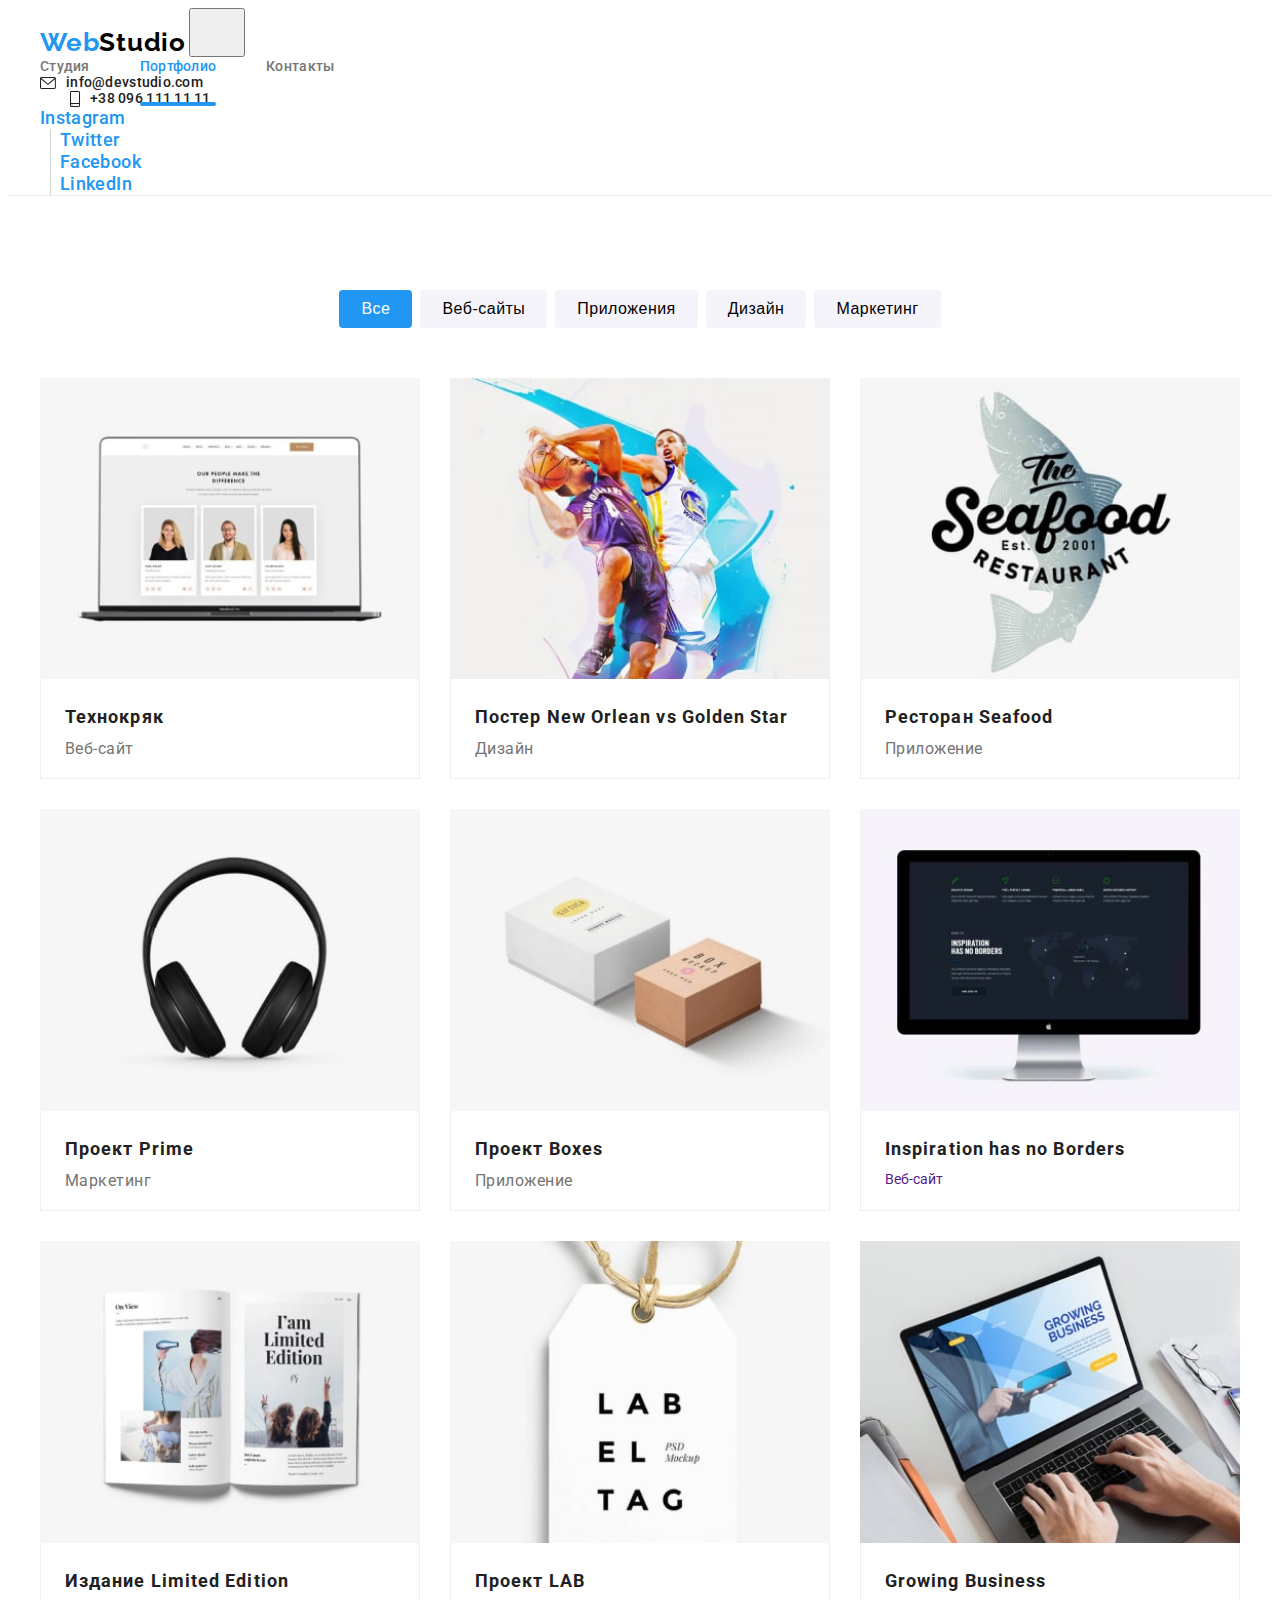
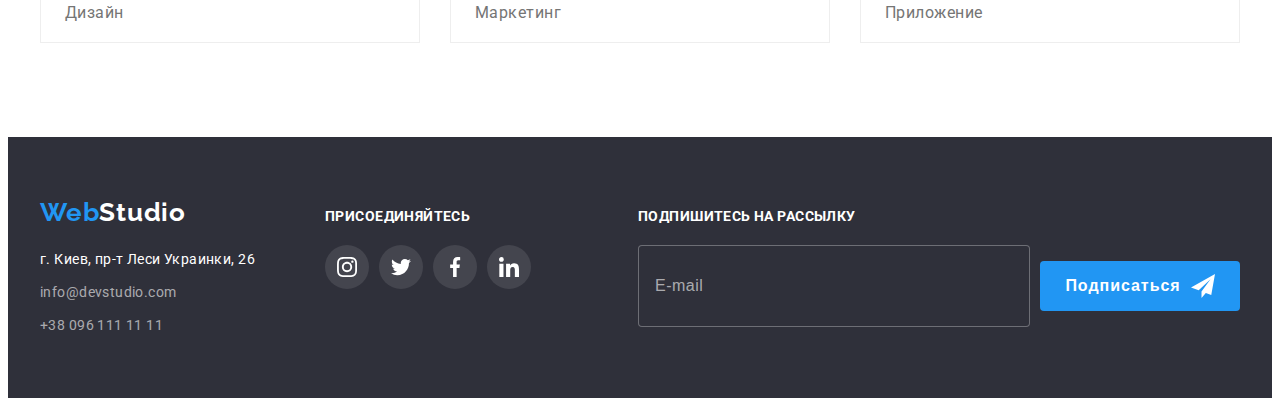
==== commit 6d042601: "final" ====
--- a/portfolio.html
+++ b/portfolio.html
@@ -23,18 +23,18 @@
     <!---------------HEADER SECTION---------------->
     <header class="header">
       <div class="container">
-        <nav class="page__nav">
-          <a href="./index.html" lang="en" class="logo logo__header"
+        <nav class="navigation">
+          <a href="./index.html" lang="en" class="logo logo-header"
             ><span class="logo__accent-blue">Web</span
             ><span class="logo__accent-black">Studio</span></a
           >
-          <button type="button" class="menu__btn" aria-expanded="false" data-menu-button>
+          <button type="button" class="menu-btn" aria-expanded="false" data-menu-button>
             <svg width="40" height="40" aria-label="Мобильное меню">
-              <use href="./images/icons.svg#menu" class="menu__icon"></use>
-              <use href="./images/icons.svg#close-menu" class="close-menu__icon"></use>
+              <use href="./images/icons.svg#menu" class="menu-btn__icon"></use>
+              <use href="./images/icons.svg#close-menu" class="menu-btn__close-icon"></use>
             </svg>
           </button>
-          <div class="mobile__cont" data-menu>
+          <div class="mobile-cont" data-menu>
             <ul class="navigation__list list">
               <li class="navigation__item">
                 <a class="navigation__link link" href="./index.html">Студия</a>
@@ -48,23 +48,23 @@
                 <a class="navigation__link navigation__link link" href="">Контакты</a>
               </li>
             </ul>
-            <ul class="contacts__list list">
+            <ul class="contacts list">
               <li class="contacts__item">
-                <a class="contacts__link link mail__link" href="mailto:info@devstudio.com">
+                <a class="contacts__link link contacts__mail-link" href="mailto:info@devstudio.com">
                   <svg class="contacts__icon" width="16" height="12">
                     <use href="./images/icons.svg#icon-envelope"></use></svg
                   >info@devstudio.com</a
                 >
               </li>
               <li class="contacts__item">
-                <a class="contacts__link link tel__link" href="tel:+380961111111">
+                <a class="contacts__link link contacts__tel-link" href="tel:+380961111111">
                   <svg class="contacts__icon" width="10" height="16">
                     <use href="./images/icons.svg#icon-smartphone"></use></svg
                   >+38 096 111 11 11</a
                 >
               </li>
             </ul>
-            <ul class="social-mob__list list">
+            <ul class="social-mob list">
               <li class="social-mob__item">
                 <a href="/" class="social-mob__link link">Instagram</a>
               </li>
@@ -108,7 +108,21 @@
             <li class="portfolio-item">
               <a class="portfolio-link link" href="">
                 <div class="portfolio-wrap">
-                  <img src="./images/portfolio-1.jpg" alt="Наши работы фото 1" width="370" />
+                  <picture>
+                    <source
+                      srcset="./images/portfolio-1.jpg 1x, ./images/portfolio-1-2x.jpg 2x"
+                      media="(min-width: 1200px)"
+                    />
+                    <source
+                      srcset="./images/portfolio-1-tab.jpg 1x, ./images/portfolio-1-tab-2x.jpg 2x"
+                      media="(min-width: 768px)"
+                    />
+                    <source
+                      srcset="./images/portfolio-1-mob.jpg 1x, ./images/portfolio-1-mob-2x.jpg 2x"
+                      media="(min-width: 320px)"
+                    />
+                    <img src="./images/portfolio-1-mob.jpg" alt="Наши работы фото 1" width="450" />
+                  </picture>
                   <p class="portfolio-description">
                     Ресурс предлагает комплексные предложения с разныcм уровнем функционала и
                     сервисов. Все это позволит посетителю получить исчерпывающие сведения о компании
@@ -124,7 +138,21 @@
             <li class="portfolio-item">
               <a class="portfolio-link link" href="">
                 <div class="portfolio-wrap">
-                  <img src="./images/portfolio-2.jpg" alt="Наши работы фото 2" width="370" />
+                  <picture>
+                    <source
+                      srcset="./images/portfolio-2.jpg 1x, ./images/portfolio-2-2x.jpg 2x"
+                      media="(min-width: 1200px)"
+                    />
+                    <source
+                      srcset="./images/portfolio-2-tab.jpg 1x, ./images/portfolio-2-tab-2x.jpg 2x"
+                      media="(min-width: 768px)"
+                    />
+                    <source
+                      srcset="./images/portfolio-2-mob.jpg 1x, ./images/portfolio-2-mob-2x.jpg 2x"
+                      media="(min-width: 320px)"
+                    />
+                    <img src="./images/portfolio-2-mob.jpg" alt="Наши работы фото 2" width="450" />
+                  </picture>
                   <p class="portfolio-description">
                     Lorem ipsum dolor sit amet consectetur adipisicing elit. Officiis id soluta
                     eligendi sequi quibusdam repellat nesciunt error odit. Magni quia harum error
@@ -140,7 +168,21 @@
             <li class="portfolio-item">
               <a class="portfolio-link link" href="">
                 <div class="portfolio-wrap">
-                  <img src="./images/portfolio-3.jpg" alt="Наши работы фото 3" width="370" />
+                  <picture>
+                    <source
+                      srcset="./images/portfolio-3.jpg 1x, ./images/portfolio-3-2x.jpg 2x"
+                      media="(min-width: 1200px)"
+                    />
+                    <source
+                      srcset="./images/portfolio-3-tab.jpg 1x, ./images/portfolio-3-tab-2x.jpg 2x"
+                      media="(min-width: 768px)"
+                    />
+                    <source
+                      srcset="./images/portfolio-3-mob.jpg 1x, ./images/portfolio-3-mob-2x.jpg 2x"
+                      media="(min-width: 320px)"
+                    />
+                    <img src="./images/portfolio-3-mob.jpg" alt="Наши работы фото 3" width="450" />
+                  </picture>
                   <p class="portfolio-description">
                     Lorem ipsum dolor sit amet consectetur adipisicing elit. Officiis id soluta
                     eligendi sequi quibusdam repellat nesciunt error odit. Magni quia harum error
@@ -156,7 +198,21 @@
             <li class="portfolio-item">
               <a class="portfolio-link link" href="">
                 <div class="portfolio-wrap">
-                  <img src="./images/portfolio-4.jpg" alt="Наши работы фото 4" width="370" />
+                  <picture>
+                    <source
+                      srcset="./images/portfolio-4.jpg 1x, ./images/portfolio-4-2x.jpg 2x"
+                      media="(min-width: 1200px)"
+                    />
+                    <source
+                      srcset="./images/portfolio-4-tab.jpg 1x, ./images/portfolio-4-tab-2x.jpg 2x"
+                      media="(min-width: 768px)"
+                    />
+                    <source
+                      srcset="./images/portfolio-4-mob.jpg 1x, ./images/portfolio-4-mob-2x.jpg 2x"
+                      media="(min-width: 320px)"
+                    />
+                    <img src="./images/portfolio-4-mob.jpg" alt="Наши работы фото 4" width="450" />
+                  </picture>
                   <p class="portfolio-description">
                     Lorem ipsum dolor sit amet consectetur adipisicing elit. Officiis id soluta
                     eligendi sequi quibusdam repellat nesciunt error odit. Magni quia harum error
@@ -172,7 +228,21 @@
             <li class="portfolio-item">
               <a class="portfolio-link link" href="">
                 <div class="portfolio-wrap">
-                  <img src="./images/portfolio-5.jpg" alt="Наши работы фото 5" width="370" />
+                  <picture>
+                    <source
+                      srcset="./images/portfolio-5.jpg 1x, ./images/portfolio-5-2x.jpg 2x"
+                      media="(min-width: 1200px)"
+                    />
+                    <source
+                      srcset="./images/portfolio-5-tab.jpg 1x, ./images/portfolio-5-tab-2x.jpg 2x"
+                      media="(min-width: 768px)"
+                    />
+                    <source
+                      srcset="./images/portfolio-5-mob.jpg 1x, ./images/portfolio-5-mob-2x.jpg 2x"
+                      media="(min-width: 320px)"
+                    />
+                    <img src="./images/portfolio-5-mob.jpg" alt="Наши работы фото 5" width="450" />
+                  </picture>
                   <p class="portfolio-description">
                     Lorem ipsum dolor sit amet consectetur adipisicing elit. Officiis id soluta
                     eligendi sequi quibusdam repellat nesciunt error odit. Magni quia harum error
@@ -188,7 +258,21 @@
             <li class="portfolio-item">
               <a class="portfolio-link link" href="">
                 <div class="portfolio-wrap">
-                  <img src="./images/portfolio-6.jpg" alt="Наши работы фото 6" width="370" />
+                  <picture>
+                    <source
+                      srcset="./images/portfolio-6.jpg 1x, ./images/portfolio-6-2x.jpg 2x"
+                      media="(min-width: 1200px)"
+                    />
+                    <source
+                      srcset="./images/portfolio-6-tab.jpg 1x, ./images/portfolio-6-tab-2x.jpg 2x"
+                      media="(min-width: 768px)"
+                    />
+                    <source
+                      srcset="./images/portfolio-6-mob.jpg 1x, ./images/portfolio-6-mob-2x.jpg 2x"
+                      media="(min-width: 320px)"
+                    />
+                    <img src="./images/portfolio-6-mob.jpg" alt="Наши работы фото 6" width="450" />
+                  </picture>
                   <p class="portfolio-description">
                     Lorem ipsum dolor sit amet consectetur adipisicing elit. Officiis id soluta
                     eligendi sequi quibusdam repellat nesciunt error odit. Magni quia harum error
@@ -204,7 +288,21 @@
             <li class="portfolio-item">
               <a class="portfolio-link link" href="">
                 <div class="portfolio-wrap">
-                  <img src="./images/portfolio-7.jpg" alt="Наши работы фото 7" width="370" />
+                  <picture>
+                    <source
+                      srcset="./images/portfolio-7.jpg 1x, ./images/portfolio-7-2x.jpg 2x"
+                      media="(min-width: 1200px)"
+                    />
+                    <source
+                      srcset="./images/portfolio-7-tab.jpg 1x, ./images/portfolio-7-tab-2x.jpg 2x"
+                      media="(min-width: 768px)"
+                    />
+                    <source
+                      srcset="./images/portfolio-7-mob.jpg 1x, ./images/portfolio-7-mob-2x.jpg 2x"
+                      media="(min-width: 320px)"
+                    />
+                    <img src="./images/portfolio-7-mob.jpg" alt="Наши работы фото 7" width="450" />
+                  </picture>
                   <p class="portfolio-description">
                     Lorem ipsum dolor sit amet consectetur adipisicing elit. Officiis id soluta
                     eligendi sequi quibusdam repellat nesciunt error odit. Magni quia harum error
@@ -220,7 +318,21 @@
             <li class="portfolio-item">
               <a class="portfolio-link link" href="">
                 <div class="portfolio-wrap">
-                  <img src="./images/portfolio-8.jpg" alt="Наши работы фото 8" width="370" />
+                  <picture>
+                    <source
+                      srcset="./images/portfolio-8.jpg 1x, ./images/portfolio-8-2x.jpg 2x"
+                      media="(min-width: 1200px)"
+                    />
+                    <source
+                      srcset="./images/portfolio-8-tab.jpg 1x, ./images/portfolio-8-tab-2x.jpg 2x"
+                      media="(min-width: 768px)"
+                    />
+                    <source
+                      srcset="./images/portfolio-8-mob.jpg 1x, ./images/portfolio-8-mob-2x.jpg 2x"
+                      media="(min-width: 320px)"
+                    />
+                    <img src="./images/portfolio-8-mob.jpg" alt="Наши работы фото 8" width="450" />
+                  </picture>
                   <p class="portfolio-description">
                     Lorem ipsum dolor sit amet consectetur adipisicing elit. Officiis id soluta
                     eligendi sequi quibusdam repellat nesciunt error odit. Magni quia harum error
@@ -236,7 +348,21 @@
             <li class="portfolio-item">
               <a class="portfolio-link link" href="">
                 <div class="portfolio-wrap">
-                  <img src="./images/portfolio-9.jpg" alt="Наши работы фото 9" width="370" />
+                  <picture>
+                    <source
+                      srcset="./images/portfolio-9.jpg 1x, ./images/portfolio-9-2x.jpg 2x"
+                      media="(min-width: 1200px)"
+                    />
+                    <source
+                      srcset="./images/portfolio-9-tab.jpg 1x, ./images/portfolio-9-tab-2x.jpg 2x"
+                      media="(min-width: 768px)"
+                    />
+                    <source
+                      srcset="./images/portfolio-9-mob.jpg 1x, ./images/portfolio-9-mob-2x.jpg 2x"
+                      media="(min-width: 320px)"
+                    />
+                    <img src="./images/portfolio-9-mob.jpg" alt="Наши работы фото 9" width="450" />
+                  </picture>
                   <p class="portfolio-description">
                     Lorem ipsum dolor sit amet consectetur adipisicing elit. Officiis id soluta
                     eligendi sequi quibusdam repellat nesciunt error odit. Magni quia harum error
@@ -258,7 +384,7 @@
       <div class="footer__container container">
         <h2 class="footer__title hidden">Футер</h2>
         <div class="footer__contact">
-          <a href="./index.html" lang="en" class="logo logo__footer"
+          <a href="./index.html" lang="en" class="logo footer__logo"
             ><span class="logo__accent-blue">Web</span
             ><span class="logo__accent-white">Studio</span></a
           >
--- a/css/main.min.css
+++ b/css/main.min.css
@@ -1 +1 @@
-:root{--background-color: #ffffff;--alternative-background-color: #2f303a;--main-text-color: #212121;--second-text-color: #757575;--alternative-text-color: #ffffff;--active-btn-color: #2196f3;--main-font-weight: 700;--main-font-family: "Roboto", sans-serif;--second-font-family: "Raleway", sans-serif;--default-font-size: 14px;--default-padding: 94px;--default-transition-duration: 250ms;--default-transition-timing-function: cubic-bezier(0.4, 0, 0.2, 1)}.hidden{position:absolute;white-space:nowrap;width:1px;height:1px;overflow:hidden;border:0;padding:0;clip:rect(0 0 0 0);clip-path:inset(50%);margin:-1px}p,h1,h2,h3,h4,h5,h6{margin:0}ul,ol{margin:0;padding:0}button{cursor:pointer}img{display:block;max-width:100%;height:auto;width:100%}body{font-family:var(--main-font-family);font-size:var(--default-font-size);background-color:var(--background-color);color:var(--master-text-color)}.list{list-style:none}.link{text-decoration:none}.section{padding-top:60px;padding-bottom:60px}@media screen and (min-width: 1200px){.section{padding-top:94px;padding-bottom:94px}}.margin-title{margin-bottom:30px}@media screen and (min-width: 1200px){.margin-title{margin-bottom:50px}}.list-flex{display:flex;flex-wrap:wrap;gap:30px}.head__button{height:50px;min-width:200px;font-family:inherit;color:var(--alternative-text-color);background-color:var(--active-btn-color);font-weight:var(--main-font-weight);font-size:16px;line-height:1.87;letter-spacing:.06em;box-shadow:0px 4px 4px rgba(0,0,0,.15);border-radius:4px;cursor:pointer;margin-top:30px;transition-duration:var(--default-transition-duration);transition-timing-function:var(--default-transition-timing-function)}.head__button:hover,.head__button:focus{background-color:#188ce8}.logo{font-family:var(--second-font-family);font-weight:var(--main-font-weight);font-size:24px;line-height:1.17;letter-spacing:.03em;text-decoration:none}@media screen and (min-width: 1200px){.logo{font-size:26px;line-height:1.19}}.logo__accent-blue{color:var(--active-btn-color)}.logo__accent-black{color:#000}.logo__accent-white{color:#fff}.container{width:100%;margin:0 auto;padding:0 15px}@media screen and (min-width: 480px){.container{width:480px}}@media screen and (min-width: 768px){.container{width:768px}}@media screen and (min-width: 1200px){.container{width:1200px}}.backdrop{width:100%;height:100%;background-color:rgba(0,0,0,.5);position:fixed;top:0;transition:opacity var(--default-transition-duration) var(--default-transition-timing-function),visibility var(--default-transition-duration) var(--default-transition-timing-function)}.checkbox__text{font-size:12px;line-height:1.16;letter-spacing:.03em;color:var(--second-text-color);display:flex;align-items:center}@media screen and (min-width: 1200px){.checkbox__text{font-size:var(--default-font-size);line-height:1.71}}.checkbox__text span{width:16px;height:15px;border-radius:2px;border:2px solid #000;margin-right:8px;display:flex;align-items:center;justify-content:center}.checkbox__terms-link{color:var(--active-btn-color);text-decoration-line:underline;margin-left:4px}.checkbox__icon{fill:rgba(0,0,0,0)}.checkbox__check:checked+.checkbox__text span{background:var(--active-btn-color);border:none}.checkbox__check:checked+.checkbox__text .checkbox__icon{fill:#fff}.checkbox{position:relative;display:flex;align-items:center;justify-content:space-evenly;margin-bottom:30px}.backdrop.is-hidden .modal{transform:translate(-50%, -50%) translateX(-150px);opacity:0}.modal__close-btn{background-color:var(--background-color);border:1px solid rgba(0,0,0,.1);border-radius:50%;width:30px;height:30px;position:absolute;top:8px;right:8px}.modal__close-icon{display:flex;width:100%;height:100%;align-items:center;justify-content:center;transition-duration:var(--default-transition-duration);transition-timing-function:var(--default-transition-timing-function)}.modal__close-icon:hover,.modal__close-icon:focus{fill:var(--active-btn-color)}.modal__input{width:100%;height:40px;border:1px solid rgba(33,33,33,.2);border-radius:4px;padding-left:42px;outline:none}.modal__input::placeholder{font-size:var(--default-font-size);line-height:1.14;letter-spacing:.01em;color:rgba(117,117,117,.5)}.modal__input:hover,.modal__input:focus,.modal__input:active{border-color:#2196f3}.modal__input-comment{padding-left:16px;padding-top:12px;height:120px;resize:none}.modal__field{margin-bottom:10px}.modal__icon{position:absolute;left:12px;top:50%;transform:translateY(-50%)}.modal__wrap{position:relative}.modal__wrap:hover .modal__icon,.modal__wrap:focus .modal__icon,.modal__wrap:active .modal__icon{fill:var(--active-btn-color)}.modal__label{font-size:12px;line-height:1.16;letter-spacing:.01em;color:var(--second-text-color);display:block;margin-bottom:4px}.modal__send-btn{display:flex;justify-content:center;align-items:center;margin:auto;height:50px;min-width:200px;font-weight:700;font-size:16px;line-height:1.88;letter-spacing:.06em;background-color:#188ce8;box-shadow:0px 4px 4px rgba(0,0,0,.15);border-radius:4px;border:none;text-align:center;color:var(--alternative-text-color);cursor:pointer;transition-duration:var(--default-transition-duration);transition-timing-function:var(--default-transition-timing-function)}.modal__send-btn:hover,.modal__send-btnfocus{background-color:var(--active-btn-color)}.filter-list{display:flex;flex-wrap:wrap;margin-bottom:40px}@media screen and (min-width: 768px){.filter-list{justify-content:center;margin-bottom:30px}}@media screen and (min-width: 1200px){.filter-list{justify-content:center;margin-bottom:50px}}.filter-item:not(:last-child){margin-right:8px}.filter-button{margin-bottom:15px;background-color:#f5f4fa;font-weight:500;font-size:16px;line-height:1.62;text-align:center;letter-spacing:.03em;border-radius:4px;border:none;outline:none;cursor:pointer;padding:6px 22px;transition-duration:var(--default-transition-duration);transition-timing-function:var(--default-transition-timing-function)}@media screen and (min-width: 1200px){.filter-button{margin-bottom:0px}}.filter-button:hover,.filter-button:focus{color:var(--alternative-text-color);background-color:var(--active-btn-color);box-shadow:0px 3px 1px rgba(0,0,0,.1),0px 1px 2px rgba(0,0,0,.08),0px 2px 2px rgba(0,0,0,.12)}.filter-button-current{color:var(--alternative-text-color);background-color:var(--active-btn-color)}@media screen and (max-width: 767px){.connect{margin-bottom:60px}}@media screen and (min-width: 768px){.connect{margin-left:165px}}@media screen and (min-width: 1200px){.connect{margin-left:70px}}.connect__title,.connect-form__title{font-weight:var(--main-font-weight);font-size:14px;line-height:1.14;letter-spacing:.03em;text-transform:uppercase;color:var(--alternative-text-color);margin-bottom:20px}.connect__socials-item{width:44px;height:44px;margin-right:10px}.connect__socials-item:last-child{margin-right:0}.connect__socials-list{display:flex;justify-content:center}.connect__socials-link{width:100%;height:100%;display:flex;align-items:center;justify-content:center;border-radius:50%;background:rgba(255,255,255,.1);transition-duration:var(--default-transition-duration);transition-timing-function:var(--default-transition-timing-function)}.connect__socials-link:hover,.connect__socials-link:focus{background-color:var(--active-btn-color)}.connect__socials-link:hover .connect-socials-icon,.connect__socials-link:focus .connect-socials-icon{fill:var(--background-color)}.connect__socials-icon{fill:#fff;transition-duration:var(--default-transition-duration);transition-timing-function:var(--default-transition-timing-function)}@media screen and (min-width: 1200px){.connect-form{margin-left:auto}}@media screen and (min-width: 1200px){.connect-form__wrap{display:flex}}@media screen and (min-width: 1200px){.connect-form .connect-form__field{display:flex;flex-direction:row;align-items:center}}.connect-form__input{background-color:#2f303a;color:var(--background-color);font-weight:400;font-size:16px;line-height:1.3;letter-spacing:.03em;width:100%;height:50px;padding:15px 16px;border:1px solid rgba(255,255,255,.3);border-radius:4px;transition-duration:var(--default-transition-duration);transition-timing-function:var(--default-transition-timing-function)}.connect-form__input::placeholder{font-weight:400;font-size:16px;line-height:1.3;letter-spacing:.03em;color:rgba(255,255,255,.6)}.connect-form__input:focus,.connect-form__input:hover{border-color:var(--active-btn-color);outline:none}.connect-form__input:focus-visible{border-color:var(--active-btn-color)}@media screen and (min-width: 480px){.connect-form__input{width:450px}}@media screen and (max-width: 1199px){.connect-form__input{margin-bottom:20px}}@media screen and (min-width: 1200px){.connect-form__input{width:358px}}.connect-form__btn{display:flex;align-items:center;justify-content:center;border:1px solid rgba(0,0,0,0);text-align:center;padding:0;min-width:200px;height:50px;border-radius:4px;margin-left:10px;fill:#fff;color:var(--background-color);background-color:var(--active-btn-color);font-weight:700;font-size:16px;line-height:1.87;letter-spacing:.06em;cursor:pointer;transition-property:color,background-color;transition-duration:var(--default-transition-duration);transition-timing-function:var(--default-transition-timing-function)}.connect-form__btn:hover,.connect-form__btn:focus{box-shadow:0px 4px 4px rgba(0,0,0,.15);color:var(--active-btn-color);background-color:var(--background-color);border:1px solid rgba(0,0,0,0);fill:var(--active-btn-color)}.connect-form__btn:hover .connect-form-icon,.connect-form__btn:focus .connect-form-icon{fill:var(--active-btn-color)}@media screen and (max-width: 1199px){.connect-form__btn{margin:0 auto}}.connect-form__icon{margin-left:10px}.top-text{font-size:28px;font-weight:700;line-height:1.18;letter-spacing:.03em;text-align:center}@media screen and (min-width: 1200px){.top-text{font-size:36px;line-height:1.16}}.header{border-bottom:1px solid #ececec}@media screen and (max-width: 767px){.header{position:relative}}.logo__header{padding:16px 0}@media screen and (min-width: 768px){.logo__header{display:flex;margin-right:88px}}@media screen and (min-width: 1200px){.logo__header{margin-right:93px}}.page__nav{display:flex;align-items:center}.menu__btn{position:fixed;top:10px;right:15px;padding:0;background-color:rgba(0,0,0,0);border:none;cursor:pointer;z-index:10}.menu__btn .close-menu__icon{display:none}.menu__btn .menu__icon{transition-duration:var(--default-transition-duration);transition-timing-function:var(--default-transition-timing-function)}.menu__btn.is-open .close-menu__icon{display:block;transition-duration:var(--default-transition-duration);transition-timing-function:var(--default-transition-timing-function)}.menu__btn.is-open .menu__icon{display:none}.menu__btn:hover .menu__icon,.menu__btn:focus .menu__icon{fill:var(--active-btn-color)}.menu__btn:hover .close-menu__icon,.menu__btn:focus .close-menu__icon{fill:var(--active-btn-color)}@media screen and (min-width: 768px){.menu__btn{display:none}}@media screen and (max-width: 767px){.mobile__cont{display:none;position:fixed;top:0;left:0;width:100%;height:100%;padding:48px 40px;background-color:var(--background-color)}}.mobile__cont.is-open{display:flex;flex-direction:column;z-index:1}@media screen and (min-width: 768px){.mobile__cont{display:flex;width:100%}}@media screen and (min-width: 768px){.navigation__list{display:flex;align-items:center}}.navigation__link{color:var(--second-text-color);font-weight:500;font-size:40px;line-height:1.17;letter-spacing:.02em;transition:color var(--default-transition-duration) var(--default-transition-timing-function)}.navigation__link:hover,.navigation__link:focus{color:var(--active-btn-color)}@media screen and (min-width: 768px){.navigation__link{padding:32px 0;font-size:14px;line-height:1.14}}.navigation__link--current{color:var(--active-btn-color)}@media screen and (min-width: 768px){.navigation__link--current{position:relative}.navigation__link--current::after{content:"";position:absolute;bottom:0;display:block;width:100%;height:4px;border-radius:2px;background-color:var(--active-btn-color)}.navigation__link--current:hover::after,.navigation__link--current:focus::after{animation:scaleline var(--default-transition-duration) var(--default-transition-timing-function)}@keyframes scaleline{0%{transform:scale(0)}100%{transform:scale(1)}}}@media screen and (max-width: 767px){.navigation__item+.navigation__item{margin-top:32px}}@media screen and (min-width: 768px){.navigation__item+.navigation__item{margin-left:50px}}@media screen and (max-width: 767px){.contacts__list{display:flex;flex-direction:column-reverse;margin-top:auto}}@media screen and (min-width: 768px){.contacts__list{margin-left:auto}}@media screen and (min-width: 1200px){.contacts__list{display:flex}}.contacts__icon{display:none}@media screen and (min-width: 768px){.contacts__icon{display:block;margin-right:10px;fill:var(--main-text-color);transition:fill var(--default-transition-duration) var(--default-transition-timing-function)}.contacts__link:hover .contacts__icon,.contacts__link:focus .contacts__icon{fill:currentColor}}.contacts__link{color:var(--main-text-color);font-weight:500;font-size:24px;line-height:1.17;letter-spacing:.02em;transition:color var(--default-transition-duration) var(--default-transition-timing-function)}.contacts__link:hover,.contacts__link:focus{color:var(--accent-color)}@media screen and (min-width: 768px){.contacts__link{display:flex;align-items:center;font-size:12px}}@media screen and (min-width: 1200px){.contacts__link{font-size:14px;line-height:1.14}}@media screen and (min-width: 768px){.mail__link{padding:20px 0 5px 0}}@media screen and (min-width: 1200px){.mail__link{padding:32px 0}}@media screen and (max-width: 767px){.tel__link{color:var(--active-btn-color);font-weight:500;font-size:34px;line-height:1.18}}@media screen and (min-width: 768px){.tel__link{padding:5px 0 20px 0}}@media screen and (min-width: 1200px){.tel__link{padding:32px 0}}@media screen and (max-width: 767px){.contacts__item+.contacts__item{margin-bottom:32px}}@media screen and (min-width: 1200px){.contacts__item+.contacts__item{margin-left:30px}}.social-mob__list{display:flex;margin-top:64px}@media screen and (min-width: 768px){.social-mob__list{display:none}}.social-mob__item+.social-mob__item{position:relative;margin-left:20px}.social-mob__item+.social-mob__item::before{position:absolute;left:-10px;content:"";display:block;height:100%;border-right:1px solid rgba(33,33,33,.2)}.social-mob__link{color:var(--active-btn-color);font-weight:500;font-size:18px;line-height:1.22;letter-spacing:.02em}.head{height:600px;max-width:1600px;text-align:center;padding-top:200px;padding-bottom:200px;background-color:rgba(47,48,58,.4);margin:0 auto;background-image:linear-gradient(rgba(47, 48, 58, 0.4), rgba(47, 48, 58, 0.4)),url(../images/hero-bg.jpg);background-repeat:no-repeat;background-position:center;background-size:cover}.head__title{font-size:26px;font-weight:900;line-height:1.61;letter-spacing:.06em;text-align:center;color:var(--alternative-text-color);text-transform:uppercase}@media screen and (min-width: 1200px){.head__title{font-size:44px;line-height:1.36}}@media screen and (min-width: 1200px){.hero{padding-bottom:0px}}.hero__title{font-weight:var(--main-font-weight);line-height:1.14;letter-spacing:.03em;text-transform:uppercase;margin-bottom:10px}.hero__text{line-height:1.71;letter-spacing:.03em}.hero__item{width:100%}@media screen and (min-width: 768px){.hero__item{width:calc((100% - 30px)/2)}}@media screen and (min-width: 1200px){.hero__item{width:calc((100% - 90px)/4)}}.hero__container{height:120px;margin-bottom:30px}.hero__link{width:100%;height:100%;background:#f5f4fa;border-radius:4px;display:flex;align-items:center;justify-content:center}.photo{display:none}@media screen and (min-width: 1200px){.photo{display:inherit}}.photo__list{display:flex;margin-top:50px;margin-left:-30px}.photo__item{flex-basis:calc(33.3333333333% - 30px);margin-left:30px;position:relative}.photo__text{position:absolute;bottom:0;width:100%;text-align:center;background:rgba(47,48,58,.8);padding:27px 0;color:var(--alternative-text-color);font-weight:700;font-size:14px;line-height:1.14;text-align:center;letter-spacing:.03em;text-transform:uppercase}.team{background-color:#f5f4fa}.workers{padding-top:30px;padding-bottom:30px}.team__item{background-color:var(--background-color);box-shadow:0px 1px 3px rgba(0,0,0,.12),0px 1px 1px rgba(0,0,0,.14),0px 2px 1px rgba(0,0,0,.2);border-radius:0px 0px 4px 4px;width:100%}@media screen and (min-width: 768px){.team__item{width:calc((100% - 30px)/2)}}@media screen and (min-width: 1200px){.team__item{width:calc((100% - 90px)/4)}}.workers__title{font-weight:500;font-size:16px;line-height:1.19;text-align:center;letter-spacing:.03em;margin-bottom:10px}.workers__text{color:var(--second-text-color);font-size:16px;line-height:1.19;text-align:center;letter-spacing:.03em;margin-bottom:16px}.workers__item{width:44px;height:44px;margin-right:10px}.workers__socials-list{display:flex;justify-content:center}.workers__socials-item:last-child{margin-right:0}.workers__socials-link{width:100%;height:100%;display:flex;align-items:center;justify-content:center;border-radius:50%;transition-duration:var(--default-transition-duration);transition-timing-function:var(--default-transition-timing-function)}.workers__socials-link:hover,.workers__socials-link:focus{background-color:var(--active-btn-color)}.workers__socials-link:hover .workers__socials-icon,.workers__socials-link:focus .workers__socials-icon{fill:var(--background-color)}.workers__socials-icon{fill:#afb1b8;transition-duration:var(--default-transition-duration);transition-timing-function:var(--default-transition-timing-function)}.clients__item{width:100%;width:calc((100% - 30px)/2);height:92px}@media screen and (min-width: 768px){.clients__item{width:calc((100% - 60px)/3)}}@media screen and (min-width: 1200px){.clients__item{width:calc((100% - 150px)/6)}}.clients__item-link{width:100%;height:100%;border:1px solid #afb1b8;border-radius:4px;display:flex;align-items:center;justify-content:center;transition-duration:var(--default-transition-duration);transition-timing-function:var(--default-transition-timing-function)}.clients__item-link:hover,.clients__item-link:focus{border:1px solid var(--active-btn-color)}.clients__item-link:hover .clients__logo,.clients__item-link:focus .clients__logo{fill:var(--active-btn-color)}.clients__logo{fill:#afb1b8;transition-duration:var(--default-transition-duration);transition-timing-function:var(--default-transition-timing-function)}.footer{background-color:var(--alternative-background-color);padding:60px 0}@media screen and (max-width: 1199px){.footer__container{text-align:center}}@media screen and (min-width: 768px){.footer__container{display:flex;align-items:baseline;justify-content:center;flex-wrap:wrap}}@media screen and (min-width: 1200px){.footer__container{flex-wrap:nowrap}}.logo__footer{display:block;margin-bottom:20px}.adress__list{color:var(--alternative-text-color);font-style:normal;line-height:1.71;letter-spacing:.03em;margin-top:20px}@media screen and (max-width: 1199px){.adress__list{width:232px;margin:0 auto 60px auto;text-align:center}}.adress__item+.adress__item{margin-top:8px}@media screen and (min-width: 1200px){.adress__item+.adress__item{margin-top:9px}}.adress__link-map{color:inherit;transition-duration:var(--default-transition-duration);transition-timing-function:var(--default-transition-timing-function)}.adress__link-map:hover,.adress__link-map:focus{color:#2196f3}.adress__link{color:rgba(255,255,255,.6);transition-duration:var(--default-transition-duration);transition-timing-function:var(--default-transition-timing-function)}.adress__linkhover,.adress__link:focus{color:#2196f3}.modal{width:450px;min-height:609px;background-color:var(--background-color);border-radius:5px;position:absolute;top:50%;left:50%;transform:translate(-50%, -50%) translateX(0px);opacity:1;transition:transform var(--default-transition-duration) var(--default-transition-timing-function),opacity var(--default-transition-duration) var(--default-transition-timing-function);padding:40px}@media screen and (min-width: 1200px){.modal{width:528px;min-height:581px}}.is-hidden{visibility:hidden;opacity:0;pointer-events:0}.no-scroll{overflow:hidden}.modal__title{font-weight:var(--main-font-weight);font-size:20px;line-height:1.15;text-align:center;letter-spacing:.03em;color:var(--main-text-color);margin-bottom:12px}.portfolio-link{display:flex;flex-direction:column;height:100%}.portfolio-item{width:100%}@media screen and (min-width: 768px){.portfolio-item{width:calc((100% - 30px)/2)}}@media screen and (min-width: 1200px){.portfolio-item{width:calc((100% - 60px)/3)}}.portfolio-item:hover .portfolio-description{transform:translate(0)}.portfolio-item:hover{box-shadow:0px 1px 1px rgba(0,0,0,.12),0px 4px 4px rgba(0,0,0,.06),1px 4px 6px rgba(0,0,0,.16);transition-duration:var(--default-transition-duration);transition-timing-function:var(--default-transition-timing-function)}.portfolio-wrap{position:relative;overflow:hidden}.portfolio-description{position:absolute;top:0;padding:63px 24px;background:rgba(33,150,243,.9);font-size:18px;line-height:1.55;letter-spacing:.03em;color:var(--alternative-text-color);height:100%;transform:translateY(100%);transition:transform var(--default-transition-duration) linear;transition-timing-function:var(--default-transition-timing-function)}.portfolio-text-wrapper{padding:20px 24px;border:1px solid #eee;border-top:none;flex-grow:1}.portfolio-title{color:var(--main-text-color);font-weight:var(--main-font-weight);font-size:18px;line-height:2;letter-spacing:.06em;margin-bottom:4px}.portfolio-text{color:var(--second-text-color);font-size:16px;line-height:1.88x;letter-spacing:.03em}/*# sourceMappingURL=main.min.css.map */+:root{--background-color: #ffffff;--alternative-background-color: #2f303a;--main-text-color: #212121;--second-text-color: #757575;--alternative-text-color: #ffffff;--active-btn-color: #2196f3;--main-font-weight: 700;--main-font-family: "Roboto", sans-serif;--second-font-family: "Raleway", sans-serif;--default-font-size: 14px;--default-padding: 94px;--default-transition-duration: 250ms;--default-transition-timing-function: cubic-bezier(0.4, 0, 0.2, 1)}.hidden{position:absolute;white-space:nowrap;width:1px;height:1px;overflow:hidden;border:0;padding:0;clip:rect(0 0 0 0);clip-path:inset(50%);margin:-1px}p,h1,h2,h3,h4,h5,h6{margin:0}ul,ol{margin:0;padding:0}button{cursor:pointer}img{display:block;max-width:100%;height:auto;width:100%}body{font-family:var(--main-font-family);font-size:var(--default-font-size);background-color:var(--background-color);color:var(--master-text-color)}.list{list-style:none}.link{text-decoration:none}.section{padding-top:60px;padding-bottom:60px}@media screen and (min-width: 1200px){.section{padding-top:94px;padding-bottom:94px}}.margin-title{margin-bottom:30px}@media screen and (min-width: 1200px){.margin-title{margin-bottom:50px}}.list-flex{display:flex;flex-wrap:wrap;gap:30px}.head__button{height:50px;min-width:200px;font-family:inherit;color:var(--alternative-text-color);background-color:var(--active-btn-color);font-weight:var(--main-font-weight);font-size:16px;line-height:1.87;letter-spacing:.06em;box-shadow:0px 4px 4px rgba(0,0,0,.15);border-radius:4px;cursor:pointer;margin-top:30px;transition-duration:var(--default-transition-duration);transition-timing-function:var(--default-transition-timing-function)}.head__button:hover,.head__button:focus{background-color:#188ce8}.logo{font-family:var(--second-font-family);font-weight:var(--main-font-weight);font-size:24px;line-height:1.17;letter-spacing:.03em;text-decoration:none}@media screen and (min-width: 1200px){.logo{font-size:26px;line-height:1.19}}.logo__accent-blue{color:var(--active-btn-color)}.logo__accent-black{color:#000}.logo__accent-white{color:#fff}.container{width:100%;margin:0 auto;padding:0 15px}@media screen and (min-width: 480px){.container{width:480px}}@media screen and (min-width: 768px){.container{width:768px}}@media screen and (min-width: 1200px){.container{width:1200px}}.backdrop{width:100%;height:100%;background-color:rgba(0,0,0,.5);position:fixed;top:0;transition:opacity var(--default-transition-duration) var(--default-transition-timing-function),visibility var(--default-transition-duration) var(--default-transition-timing-function)}.checkbox__text{font-size:12px;line-height:1.16;letter-spacing:.03em;color:var(--second-text-color);display:flex;align-items:center}@media screen and (min-width: 1200px){.checkbox__text{font-size:var(--default-font-size);line-height:1.71}}.checkbox__text span{width:16px;height:15px;border-radius:2px;border:2px solid #000;margin-right:8px;display:flex;align-items:center;justify-content:center}.checkbox__terms-link{color:var(--active-btn-color);text-decoration-line:underline;margin-left:4px}.checkbox__icon{fill:rgba(0,0,0,0)}.checkbox__check:checked+.checkbox__text span{background:var(--active-btn-color);border:none}.checkbox__check:checked+.checkbox__text .checkbox__icon{fill:#fff}.checkbox{position:relative;display:flex;align-items:center;justify-content:space-evenly;margin-bottom:30px}.backdrop.is-hidden .modal{transform:translate(-50%, -50%) translateX(-150px);opacity:0}.modal__close-btn{background-color:var(--background-color);border:1px solid rgba(0,0,0,.1);border-radius:50%;width:30px;height:30px;position:absolute;top:8px;right:8px}.modal__close-icon{display:flex;width:100%;height:100%;align-items:center;justify-content:center;transition-duration:var(--default-transition-duration);transition-timing-function:var(--default-transition-timing-function)}.modal__close-icon:hover,.modal__close-icon:focus{fill:var(--active-btn-color)}.modal__input{width:100%;height:40px;border:1px solid rgba(33,33,33,.2);border-radius:4px;padding-left:42px;outline:none}.modal__input::placeholder{font-size:var(--default-font-size);line-height:1.14;letter-spacing:.01em;color:rgba(117,117,117,.5)}.modal__input:hover,.modal__input:focus,.modal__input:active{border-color:#2196f3}.modal__input-comment{padding-left:16px;padding-top:12px;height:120px;resize:none}.modal__field{margin-bottom:10px}.modal__icon{position:absolute;left:12px;top:50%;transform:translateY(-50%)}.modal__wrap{position:relative}.modal__wrap:hover .modal__icon,.modal__wrap:focus .modal__icon,.modal__wrap:active .modal__icon{fill:var(--active-btn-color)}.modal__label{font-size:12px;line-height:1.16;letter-spacing:.01em;color:var(--second-text-color);display:block;margin-bottom:4px}.modal__send-btn{display:flex;justify-content:center;align-items:center;margin:auto;height:50px;min-width:200px;font-weight:700;font-size:16px;line-height:1.88;letter-spacing:.06em;background-color:#188ce8;box-shadow:0px 4px 4px rgba(0,0,0,.15);border-radius:4px;border:none;text-align:center;color:var(--alternative-text-color);cursor:pointer;transition-duration:var(--default-transition-duration);transition-timing-function:var(--default-transition-timing-function)}.modal__send-btn:hover,.modal__send-btnfocus{background-color:var(--active-btn-color)}.filter-list{display:flex;flex-wrap:wrap;margin-bottom:40px}@media screen and (min-width: 768px){.filter-list{justify-content:center;margin-bottom:30px}}@media screen and (min-width: 1200px){.filter-list{justify-content:center;margin-bottom:50px}}.filter-item:not(:last-child){margin-right:8px}.filter-button{margin-bottom:15px;background-color:#f5f4fa;font-weight:500;font-size:16px;line-height:1.62;text-align:center;letter-spacing:.03em;border-radius:4px;border:none;outline:none;cursor:pointer;padding:6px 22px;transition-duration:var(--default-transition-duration);transition-timing-function:var(--default-transition-timing-function)}@media screen and (min-width: 1200px){.filter-button{margin-bottom:0px}}.filter-button:hover,.filter-button:focus{color:var(--alternative-text-color);background-color:var(--active-btn-color);box-shadow:0px 3px 1px rgba(0,0,0,.1),0px 1px 2px rgba(0,0,0,.08),0px 2px 2px rgba(0,0,0,.12)}.filter-button-current{color:var(--alternative-text-color);background-color:var(--active-btn-color)}@media screen and (max-width: 767px){.connect{margin-bottom:60px}}@media screen and (min-width: 768px){.connect{margin-left:165px}}@media screen and (min-width: 1200px){.connect{margin-left:70px}}.connect__title,.connect-form__title{font-weight:var(--main-font-weight);font-size:14px;line-height:1.14;letter-spacing:.03em;text-transform:uppercase;color:var(--alternative-text-color);margin-bottom:20px}.connect__socials-item{width:44px;height:44px;margin-right:10px}.connect__socials-item:last-child{margin-right:0}.connect__socials-list{display:flex;justify-content:center}.connect__socials-link{width:100%;height:100%;display:flex;align-items:center;justify-content:center;border-radius:50%;background:rgba(255,255,255,.1);transition-duration:var(--default-transition-duration);transition-timing-function:var(--default-transition-timing-function)}.connect__socials-link:hover,.connect__socials-link:focus{background-color:var(--active-btn-color)}.connect__socials-link:hover .connect-socials-icon,.connect__socials-link:focus .connect-socials-icon{fill:var(--background-color)}.connect__socials-icon{fill:#fff;transition-duration:var(--default-transition-duration);transition-timing-function:var(--default-transition-timing-function)}@media screen and (min-width: 1200px){.connect-form{margin-left:auto}}@media screen and (min-width: 1200px){.connect-form__wrap{display:flex}}@media screen and (min-width: 1200px){.connect-form .connect-form__field{display:flex;flex-direction:row;align-items:center}}.connect-form__input{background-color:#2f303a;color:var(--background-color);font-weight:400;font-size:16px;line-height:1.3;letter-spacing:.03em;width:100%;height:50px;padding:15px 16px;border:1px solid rgba(255,255,255,.3);border-radius:4px;transition-duration:var(--default-transition-duration);transition-timing-function:var(--default-transition-timing-function)}.connect-form__input::placeholder{font-weight:400;font-size:16px;line-height:1.3;letter-spacing:.03em;color:rgba(255,255,255,.6)}.connect-form__input:focus,.connect-form__input:hover{border-color:var(--active-btn-color);outline:none}.connect-form__input:focus-visible{border-color:var(--active-btn-color)}@media screen and (min-width: 480px){.connect-form__input{width:450px}}@media screen and (max-width: 1199px){.connect-form__input{margin-bottom:20px}}@media screen and (min-width: 1200px){.connect-form__input{width:358px}}.connect-form__btn{display:flex;align-items:center;justify-content:center;border:1px solid rgba(0,0,0,0);text-align:center;padding:0;min-width:200px;height:50px;border-radius:4px;margin-left:10px;fill:#fff;color:var(--background-color);background-color:var(--active-btn-color);font-weight:700;font-size:16px;line-height:1.87;letter-spacing:.06em;cursor:pointer;transition-property:color,background-color;transition-duration:var(--default-transition-duration);transition-timing-function:var(--default-transition-timing-function)}.connect-form__btn:hover,.connect-form__btn:focus{box-shadow:0px 4px 4px rgba(0,0,0,.15);color:var(--active-btn-color);background-color:var(--background-color);border:1px solid rgba(0,0,0,0);fill:var(--active-btn-color)}.connect-form__btn:hover .connect-form-icon,.connect-form__btn:focus .connect-form-icon{fill:var(--active-btn-color)}@media screen and (max-width: 1199px){.connect-form__btn{margin:0 auto}}.connect-form__icon{margin-left:10px}.top-text{font-size:28px;font-weight:700;line-height:1.18;letter-spacing:.03em;text-align:center}@media screen and (min-width: 1200px){.top-text{font-size:36px;line-height:1.16}}.header{border-bottom:1px solid #ececec}@media screen and (max-width: 767px){.header{position:relative}}.logo__header{padding:16px 0}@media screen and (min-width: 768px){.logo__header{display:flex;margin-right:88px}}@media screen and (min-width: 1200px){.logo__header{margin-right:93px}}.page__nav{display:flex;align-items:center}.menu__btn{position:fixed;top:10px;right:15px;padding:0;background-color:rgba(0,0,0,0);border:none;cursor:pointer;z-index:10}.menu__btn .close-menu__icon{display:none}.menu__btn .menu__icon{transition-duration:var(--default-transition-duration);transition-timing-function:var(--default-transition-timing-function)}.menu__btn.is-open .close-menu__icon{display:block;transition-duration:var(--default-transition-duration);transition-timing-function:var(--default-transition-timing-function)}.menu__btn.is-open .menu__icon{display:none}.menu__btn:hover .menu__icon,.menu__btn:focus .menu__icon{fill:var(--active-btn-color)}.menu__btn:hover .close-menu__icon,.menu__btn:focus .close-menu__icon{fill:var(--active-btn-color)}@media screen and (min-width: 768px){.menu__btn{display:none}}@media screen and (max-width: 767px){.mobile__cont{display:none;position:fixed;top:0;left:0;width:100%;height:100%;padding:48px 40px;background-color:var(--background-color)}}.mobile__cont.is-open{display:flex;flex-direction:column;z-index:1}@media screen and (min-width: 768px){.mobile__cont{display:flex;width:100%}}@media screen and (min-width: 768px){.navigation__list{display:flex;align-items:center}}.navigation__link{color:var(--second-text-color);font-weight:500;font-size:40px;line-height:1.17;letter-spacing:.02em;transition:color var(--default-transition-duration) var(--default-transition-timing-function)}.navigation__link:hover,.navigation__link:focus{color:var(--active-btn-color)}@media screen and (min-width: 768px){.navigation__link{padding:32px 0;font-size:14px;line-height:1.14}}.navigation__link--current{color:var(--active-btn-color)}@media screen and (min-width: 768px){.navigation__link--current{position:relative}.navigation__link--current::after{content:"";position:absolute;bottom:0;display:block;width:100%;height:4px;border-radius:2px;background-color:var(--active-btn-color)}.navigation__link--current:hover::after,.navigation__link--current:focus::after{animation:scaleline var(--default-transition-duration) var(--default-transition-timing-function)}@keyframes scaleline{0%{transform:scale(0)}100%{transform:scale(1)}}}@media screen and (max-width: 767px){.navigation__item+.navigation__item{margin-top:32px}}@media screen and (min-width: 768px){.navigation__item+.navigation__item{margin-left:50px}}@media screen and (max-width: 767px){.contacts__list{display:flex;flex-direction:column-reverse;margin-top:auto}}@media screen and (min-width: 768px){.contacts__list{margin-left:auto}}@media screen and (min-width: 1200px){.contacts__list{display:flex}}.contacts__icon{display:none}@media screen and (min-width: 768px){.contacts__icon{display:block;margin-right:10px;fill:var(--main-text-color);transition:fill var(--default-transition-duration) var(--default-transition-timing-function)}.contacts__link:hover .contacts__icon,.contacts__link:focus .contacts__icon{fill:currentColor}}.contacts__link{color:var(--main-text-color);font-weight:500;font-size:24px;line-height:1.17;letter-spacing:.02em;transition:color var(--default-transition-duration) var(--default-transition-timing-function)}.contacts__link:hover,.contacts__link:focus{color:var(--accent-color)}@media screen and (min-width: 768px){.contacts__link{display:flex;align-items:center;font-size:12px}}@media screen and (min-width: 1200px){.contacts__link{font-size:14px;line-height:1.14}}@media screen and (min-width: 768px){.mail__link{padding:20px 0 5px 0}}@media screen and (min-width: 1200px){.mail__link{padding:32px 0}}@media screen and (max-width: 767px){.tel__link{color:var(--active-btn-color);font-weight:500;font-size:34px;line-height:1.18}}@media screen and (min-width: 768px){.tel__link{padding:5px 0 20px 0}}@media screen and (min-width: 1200px){.tel__link{padding:32px 0}}@media screen and (max-width: 767px){.contacts__item+.contacts__item{margin-bottom:32px}}@media screen and (min-width: 1200px){.contacts__item+.contacts__item{margin-left:30px}}.social-mob__list{display:flex;margin-top:64px}@media screen and (min-width: 768px){.social-mob__list{display:none}}.social-mob__item+.social-mob__item{position:relative;margin-left:20px}.social-mob__item+.social-mob__item::before{position:absolute;left:-10px;content:"";display:block;height:100%;border-right:1px solid rgba(33,33,33,.2)}.social-mob__link{color:var(--active-btn-color);font-weight:500;font-size:18px;line-height:1.22;letter-spacing:.02em}.head{padding:118px 0;margin:0 auto;text-align:center;max-width:767px;height:400px;background-image:linear-gradient(to right, rgba(47, 48, 58, 0.4), rgba(47, 48, 58, 0.4)),url(../images/hero-bg-mob.jpg);background-repeat:no-repeat;background-position:center;background-size:cover}@media(min-device-pixel-ratio: 2),(min-resolution: 192dpi),(min-resolution: 2dppx){.head{background-image:linear-gradient(to right, rgba(47, 48, 58, 0.4), rgba(47, 48, 58, 0.4)),url(../images/hero-bg-mob@2x.jpg)}}@media screen and (min-width: 768px){.head{max-width:1199px;background-image:linear-gradient(to right, rgba(47, 48, 58, 0.4), rgba(47, 48, 58, 0.4)),url(../images/hero-bg-tab.jpg)}}@media screen and (min-width: 768px)and (min-device-pixel-ratio: 2),screen and (min-width: 768px)and (min-resolution: 192dpi),screen and (min-width: 768px)and (min-resolution: 2dppx){.head{background-image:linear-gradient(to right, rgba(47, 48, 58, 0.4), rgba(47, 48, 58, 0.4)),url(../images/hero-bg-tab@2x.jpg)}}@media screen and (min-width: 1200px){.head{padding:200px 0;max-width:1600px;height:600px;background-image:linear-gradient(to right, rgba(47, 48, 58, 0.4), rgba(47, 48, 58, 0.4)),url(../images/hero-bg-desktop.jpg)}}@media screen and (min-width: 1200px)and (min-device-pixel-ratio: 2),screen and (min-width: 1200px)and (min-resolution: 192dpi),screen and (min-width: 1200px)and (min-resolution: 2dppx){.head{background-image:linear-gradient(to right, rgba(47, 48, 58, 0.4), rgba(47, 48, 58, 0.4)),url(../images/hero-bg-desktop@2x.jpg)}}.head__title{margin:0 auto 30px auto;max-width:360px;color:var(--alternative-text-color);font-weight:900;font-size:26px;line-height:1.62;letter-spacing:.06em;text-transform:uppercase}@media screen and (min-width: 1200px){.head__title{max-width:696px;font-size:44px;line-height:1.36}}@media screen and (min-width: 1200px){.hero{padding-bottom:0px}}.hero__title{font-weight:var(--main-font-weight);line-height:1.14;letter-spacing:.03em;text-transform:uppercase;margin-bottom:10px}.hero__text{line-height:1.71;letter-spacing:.03em}.hero__item{width:100%}@media screen and (min-width: 768px){.hero__item{width:calc((100% - 30px)/2)}}@media screen and (min-width: 1200px){.hero__item{width:calc((100% - 90px)/4)}}.hero__container{height:120px;margin-bottom:30px}.hero__link{width:100%;height:100%;background:#f5f4fa;border-radius:4px;display:flex;align-items:center;justify-content:center}.photo{display:none}@media screen and (min-width: 1200px){.photo{display:inherit}}.photo__list{display:flex;margin-top:50px;margin-left:-30px}.photo__item{flex-basis:calc(33.3333333333% - 30px);margin-left:30px;position:relative}.photo__text{position:absolute;bottom:0;width:100%;text-align:center;background:rgba(47,48,58,.8);padding:27px 0;color:var(--alternative-text-color);font-weight:700;font-size:14px;line-height:1.14;text-align:center;letter-spacing:.03em;text-transform:uppercase}.team{background-color:#f5f4fa}.workers{padding-top:30px;padding-bottom:30px}.team__item{background-color:var(--background-color);box-shadow:0px 1px 3px rgba(0,0,0,.12),0px 1px 1px rgba(0,0,0,.14),0px 2px 1px rgba(0,0,0,.2);border-radius:0px 0px 4px 4px;width:100%}@media screen and (min-width: 768px){.team__item{width:calc((100% - 30px)/2)}}@media screen and (min-width: 1200px){.team__item{width:calc((100% - 90px)/4)}}.workers__title{font-weight:500;font-size:16px;line-height:1.19;text-align:center;letter-spacing:.03em;margin-bottom:10px}.workers__text{color:var(--second-text-color);font-size:16px;line-height:1.19;text-align:center;letter-spacing:.03em;margin-bottom:16px}.workers__item{width:44px;height:44px;margin-right:10px}.workers__socials-list{display:flex;justify-content:center}.workers__socials-item:last-child{margin-right:0}.workers__socials-link{width:100%;height:100%;display:flex;align-items:center;justify-content:center;border-radius:50%;transition-duration:var(--default-transition-duration);transition-timing-function:var(--default-transition-timing-function)}.workers__socials-link:hover,.workers__socials-link:focus{background-color:var(--active-btn-color)}.workers__socials-link:hover .workers__socials-icon,.workers__socials-link:focus .workers__socials-icon{fill:var(--background-color)}.workers__socials-icon{fill:#afb1b8;transition-duration:var(--default-transition-duration);transition-timing-function:var(--default-transition-timing-function)}.clients__item{width:100%;width:calc((100% - 30px)/2);height:92px}@media screen and (min-width: 768px){.clients__item{width:calc((100% - 60px)/3)}}@media screen and (min-width: 1200px){.clients__item{width:calc((100% - 150px)/6)}}.clients__item-link{width:100%;height:100%;border:1px solid #afb1b8;border-radius:4px;display:flex;align-items:center;justify-content:center;transition-duration:var(--default-transition-duration);transition-timing-function:var(--default-transition-timing-function)}.clients__item-link:hover,.clients__item-link:focus{border:1px solid var(--active-btn-color)}.clients__item-link:hover .clients__logo,.clients__item-link:focus .clients__logo{fill:var(--active-btn-color)}.clients__logo{fill:#afb1b8;transition-duration:var(--default-transition-duration);transition-timing-function:var(--default-transition-timing-function)}.footer{background-color:var(--alternative-background-color);padding:60px 0}@media screen and (max-width: 1199px){.footer__container{text-align:center}}@media screen and (min-width: 768px){.footer__container{display:flex;align-items:baseline;justify-content:center;flex-wrap:wrap}}@media screen and (min-width: 1200px){.footer__container{flex-wrap:nowrap}}.logo__footer{display:block;margin-bottom:20px}.adress__list{color:var(--alternative-text-color);font-style:normal;line-height:1.71;letter-spacing:.03em;margin-top:20px}@media screen and (max-width: 1199px){.adress__list{width:232px;margin:0 auto 60px auto;text-align:center}}.adress__item+.adress__item{margin-top:8px}@media screen and (min-width: 1200px){.adress__item+.adress__item{margin-top:9px}}.adress__link-map{color:inherit;transition-duration:var(--default-transition-duration);transition-timing-function:var(--default-transition-timing-function)}.adress__link-map:hover,.adress__link-map:focus{color:#2196f3}.adress__link{color:rgba(255,255,255,.6);transition-duration:var(--default-transition-duration);transition-timing-function:var(--default-transition-timing-function)}.adress__linkhover,.adress__link:focus{color:#2196f3}.modal{width:450px;min-height:609px;background-color:var(--background-color);border-radius:5px;position:absolute;top:50%;left:50%;transform:translate(-50%, -50%) translateX(0px);opacity:1;transition:transform var(--default-transition-duration) var(--default-transition-timing-function),opacity var(--default-transition-duration) var(--default-transition-timing-function);padding:40px}@media screen and (min-width: 1200px){.modal{width:528px;min-height:581px}}.is-hidden{visibility:hidden;opacity:0;pointer-events:0}.no-scroll{overflow:hidden}.modal__title{font-weight:var(--main-font-weight);font-size:20px;line-height:1.15;text-align:center;letter-spacing:.03em;color:var(--main-text-color);margin-bottom:12px}.portfolio-link{display:flex;flex-direction:column;height:100%}.portfolio-item{width:100%}@media screen and (min-width: 768px){.portfolio-item{width:calc((100% - 30px)/2)}}@media screen and (min-width: 1200px){.portfolio-item{width:calc((100% - 60px)/3)}}.portfolio-item:hover .portfolio-description{transform:translate(0)}.portfolio-item:hover{box-shadow:0px 1px 1px rgba(0,0,0,.12),0px 4px 4px rgba(0,0,0,.06),1px 4px 6px rgba(0,0,0,.16);transition-duration:var(--default-transition-duration);transition-timing-function:var(--default-transition-timing-function)}.portfolio-wrap{position:relative;overflow:hidden}.portfolio-description{position:absolute;top:0;padding:63px 24px;background:rgba(33,150,243,.9);font-size:18px;line-height:1.55;letter-spacing:.03em;color:var(--alternative-text-color);height:100%;transform:translateY(100%);transition:transform var(--default-transition-duration) linear;transition-timing-function:var(--default-transition-timing-function)}.portfolio-text-wrapper{padding:20px 24px;border:1px solid #eee;border-top:none;flex-grow:1}.portfolio-title{color:var(--main-text-color);font-weight:var(--main-font-weight);font-size:18px;line-height:2;letter-spacing:.06em;margin-bottom:4px}.portfolio-text{color:var(--second-text-color);font-size:16px;line-height:1.88x;letter-spacing:.03em}/*# sourceMappingURL=main.min.css.map */